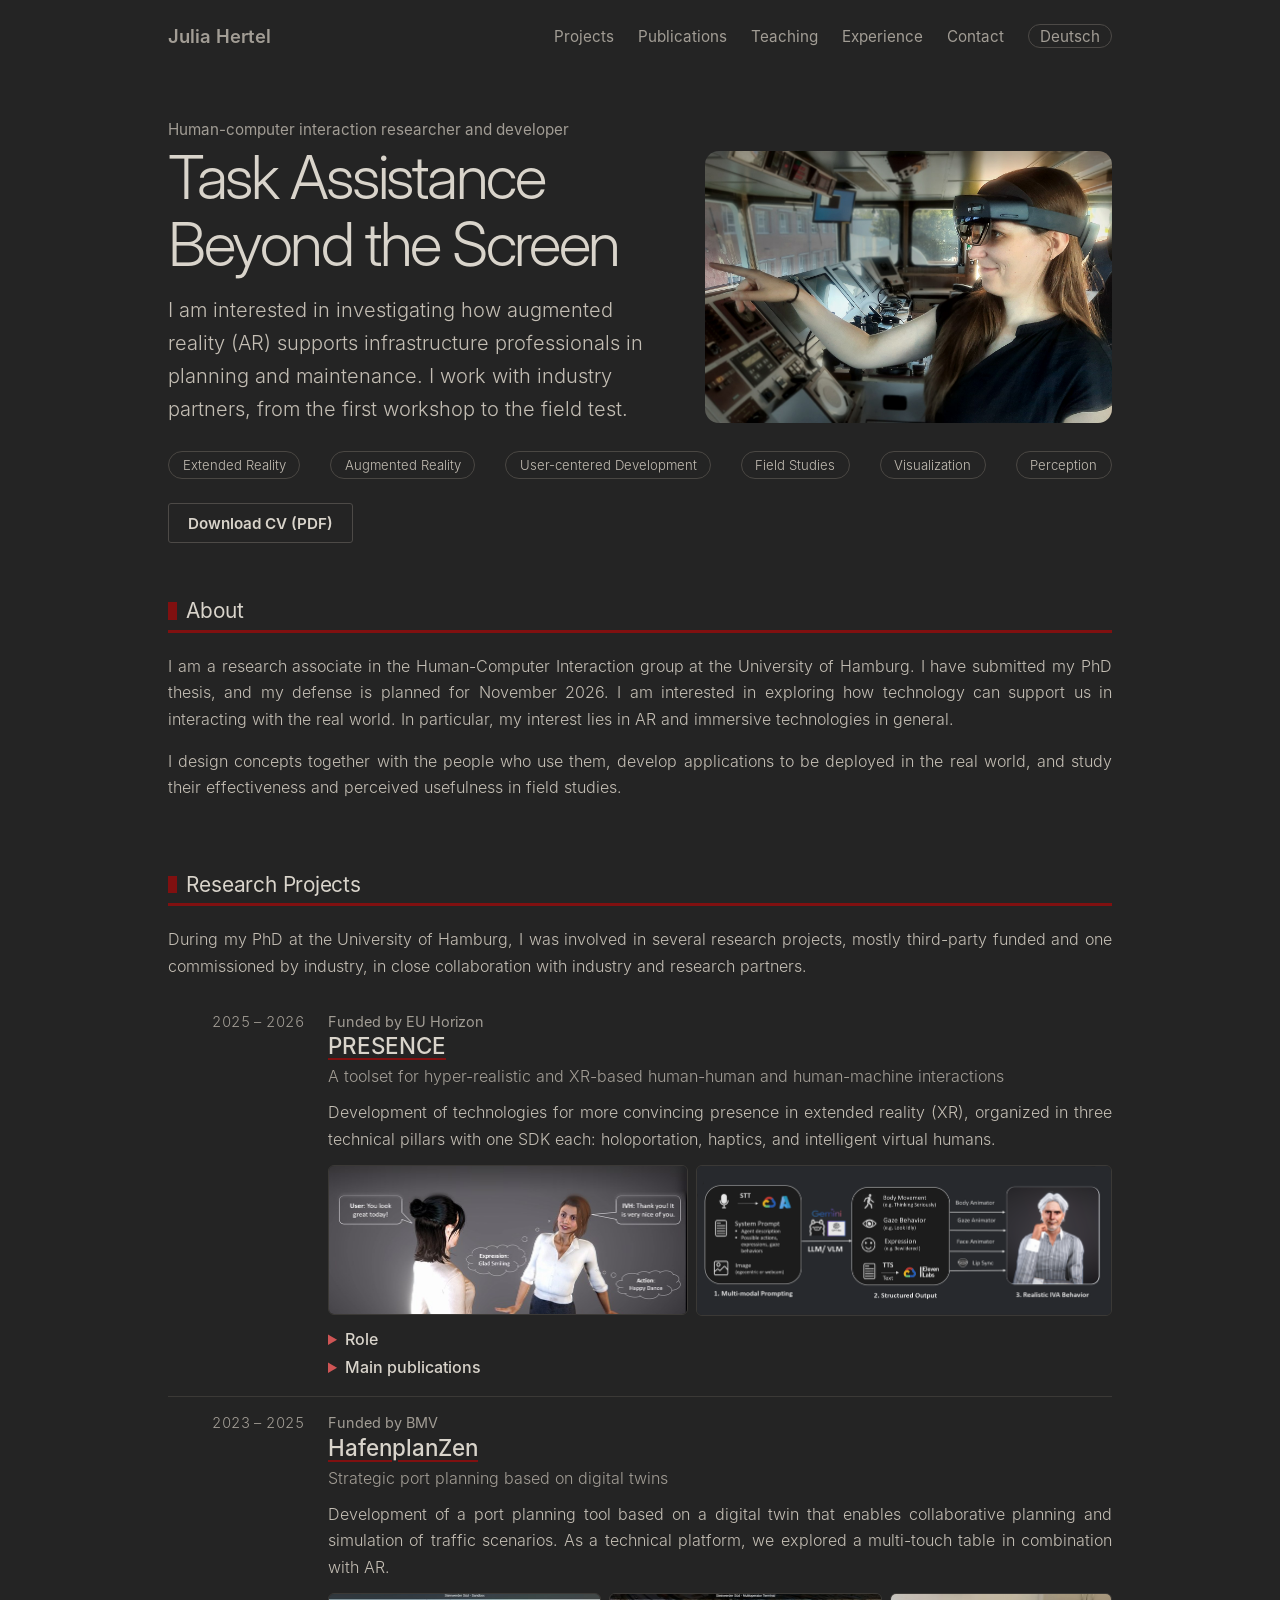
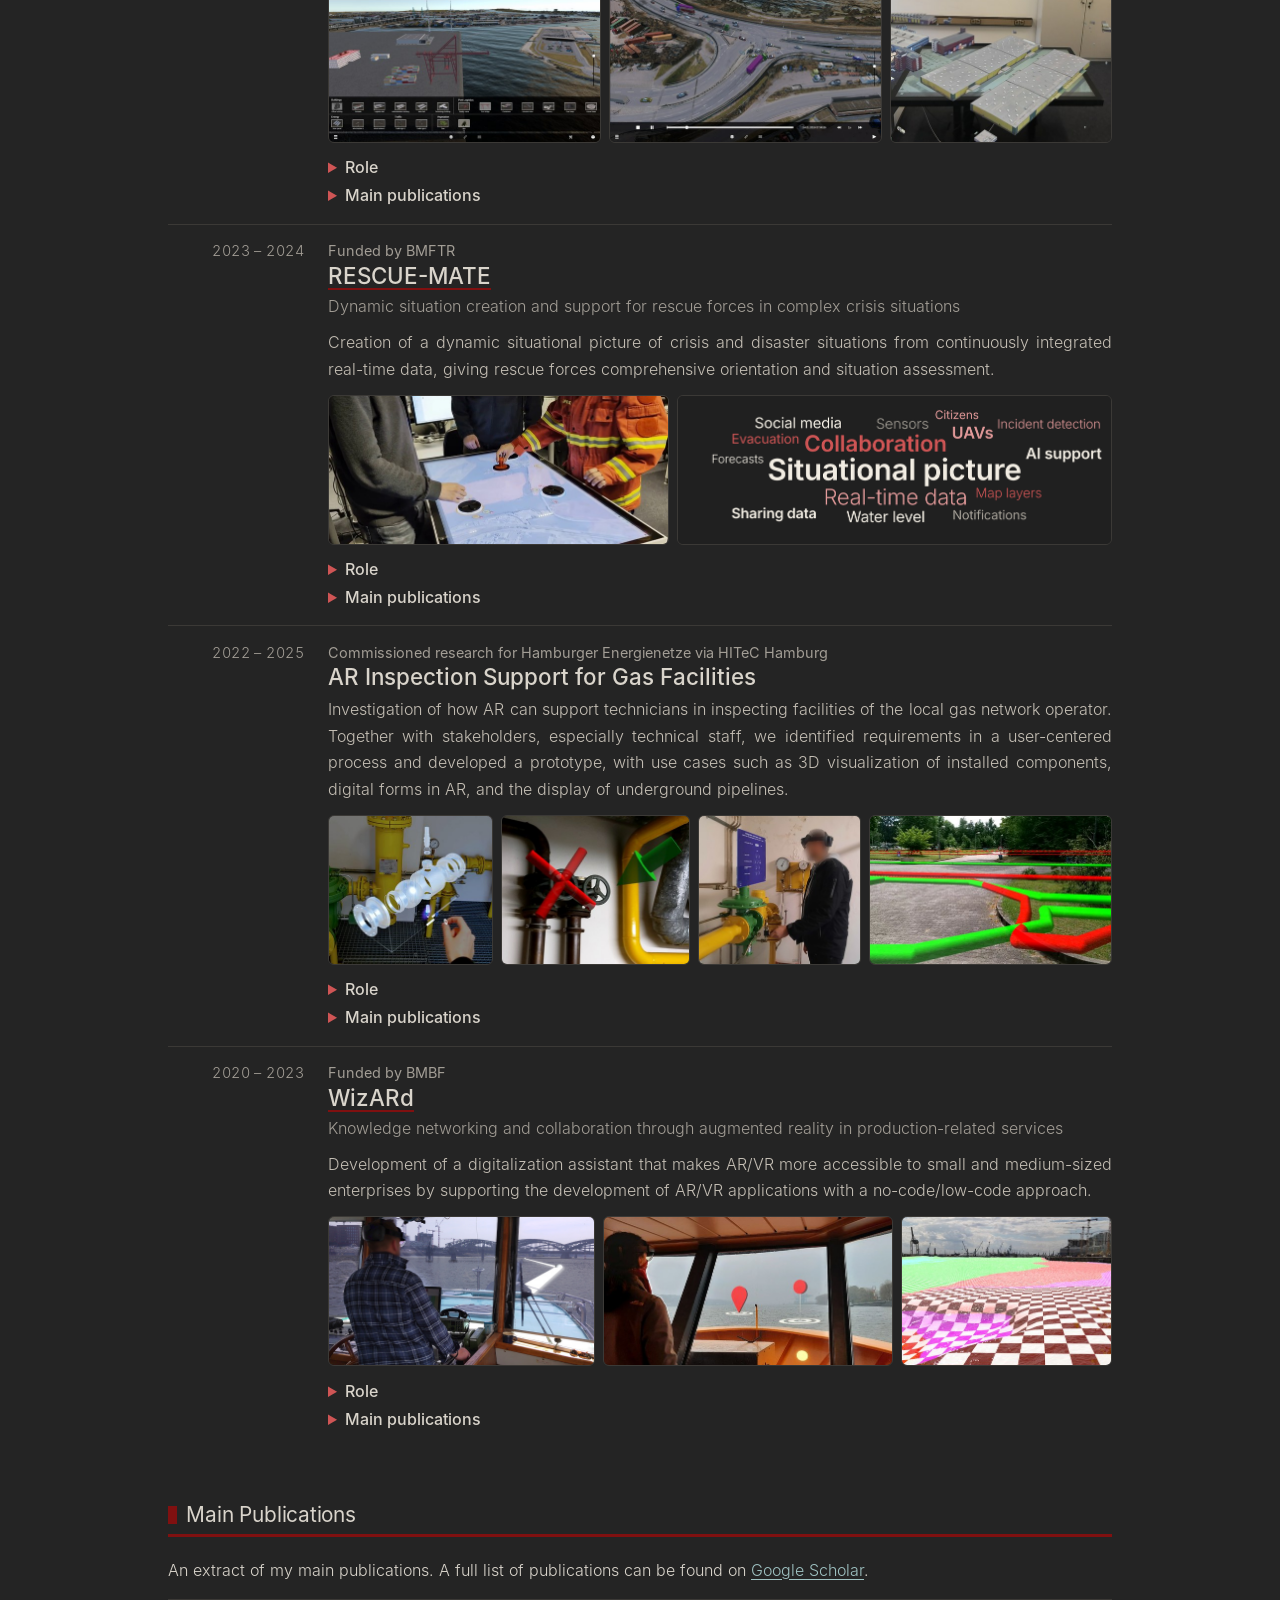
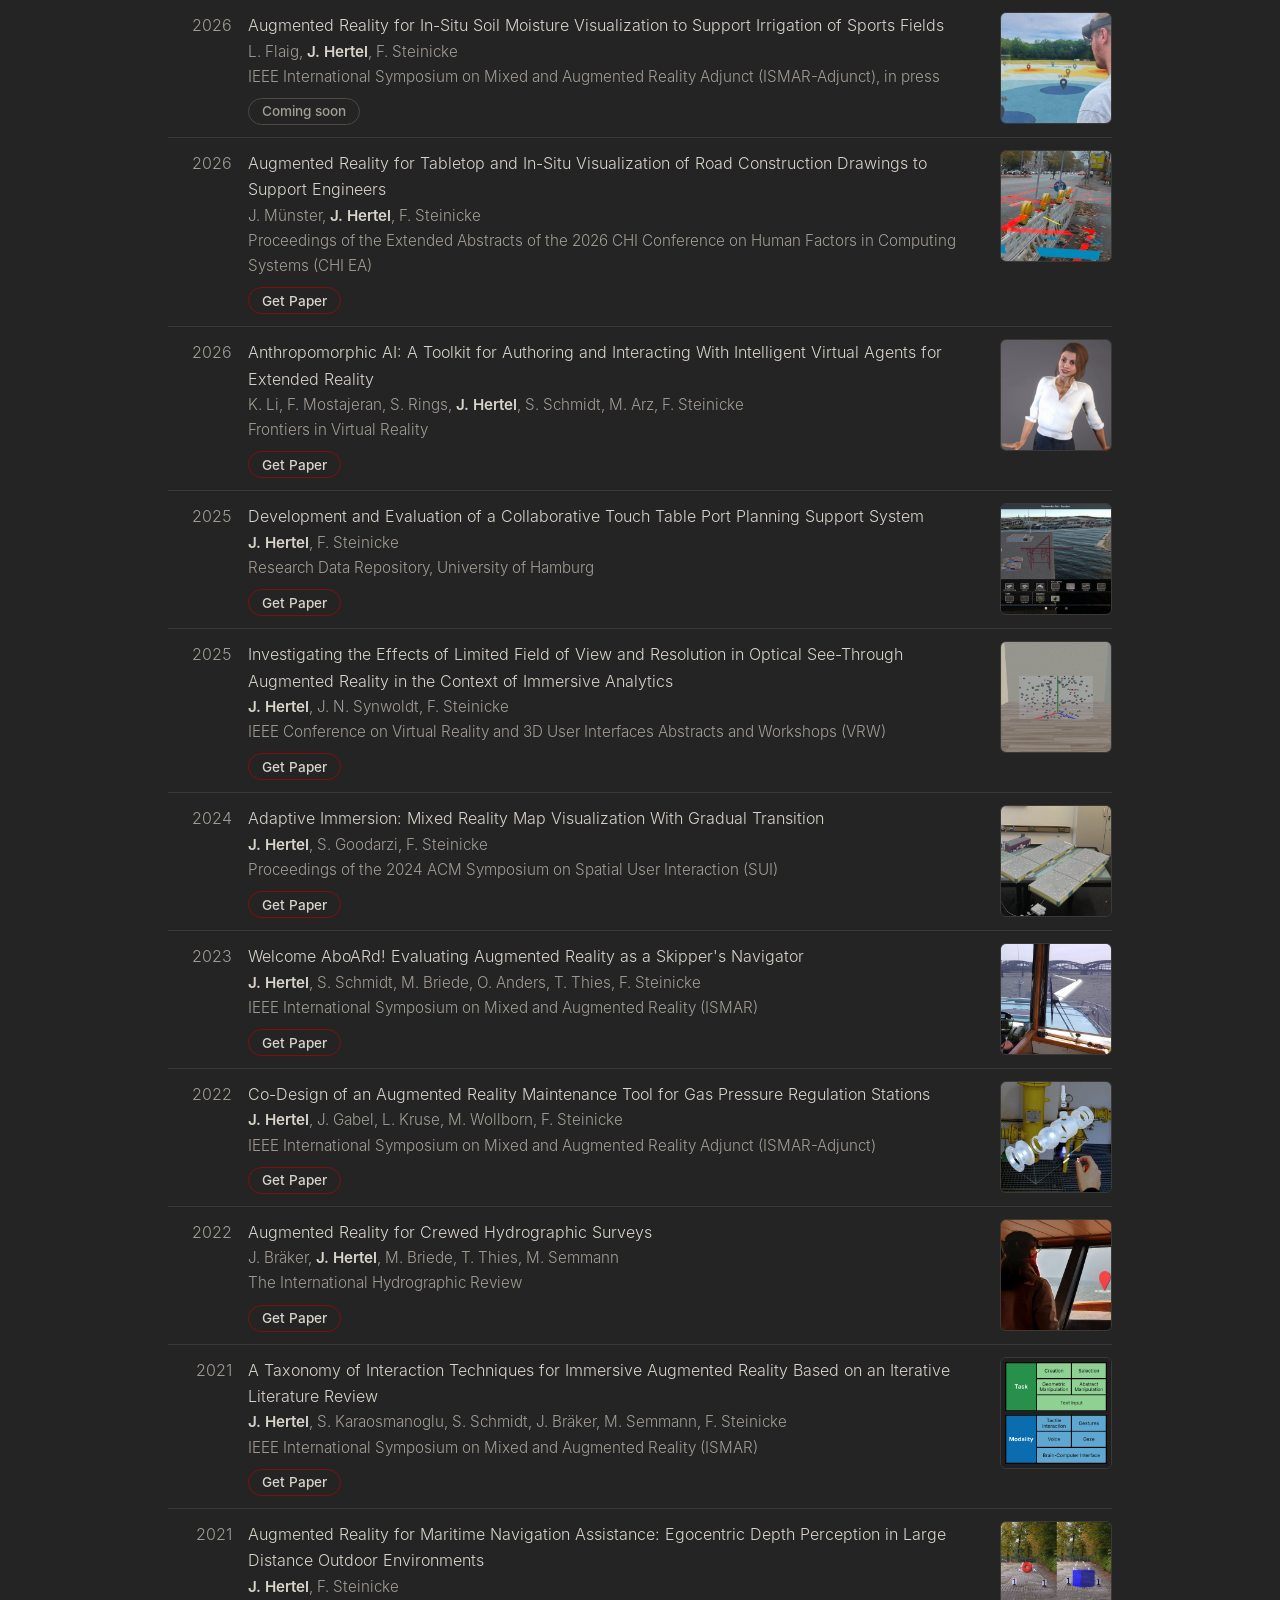
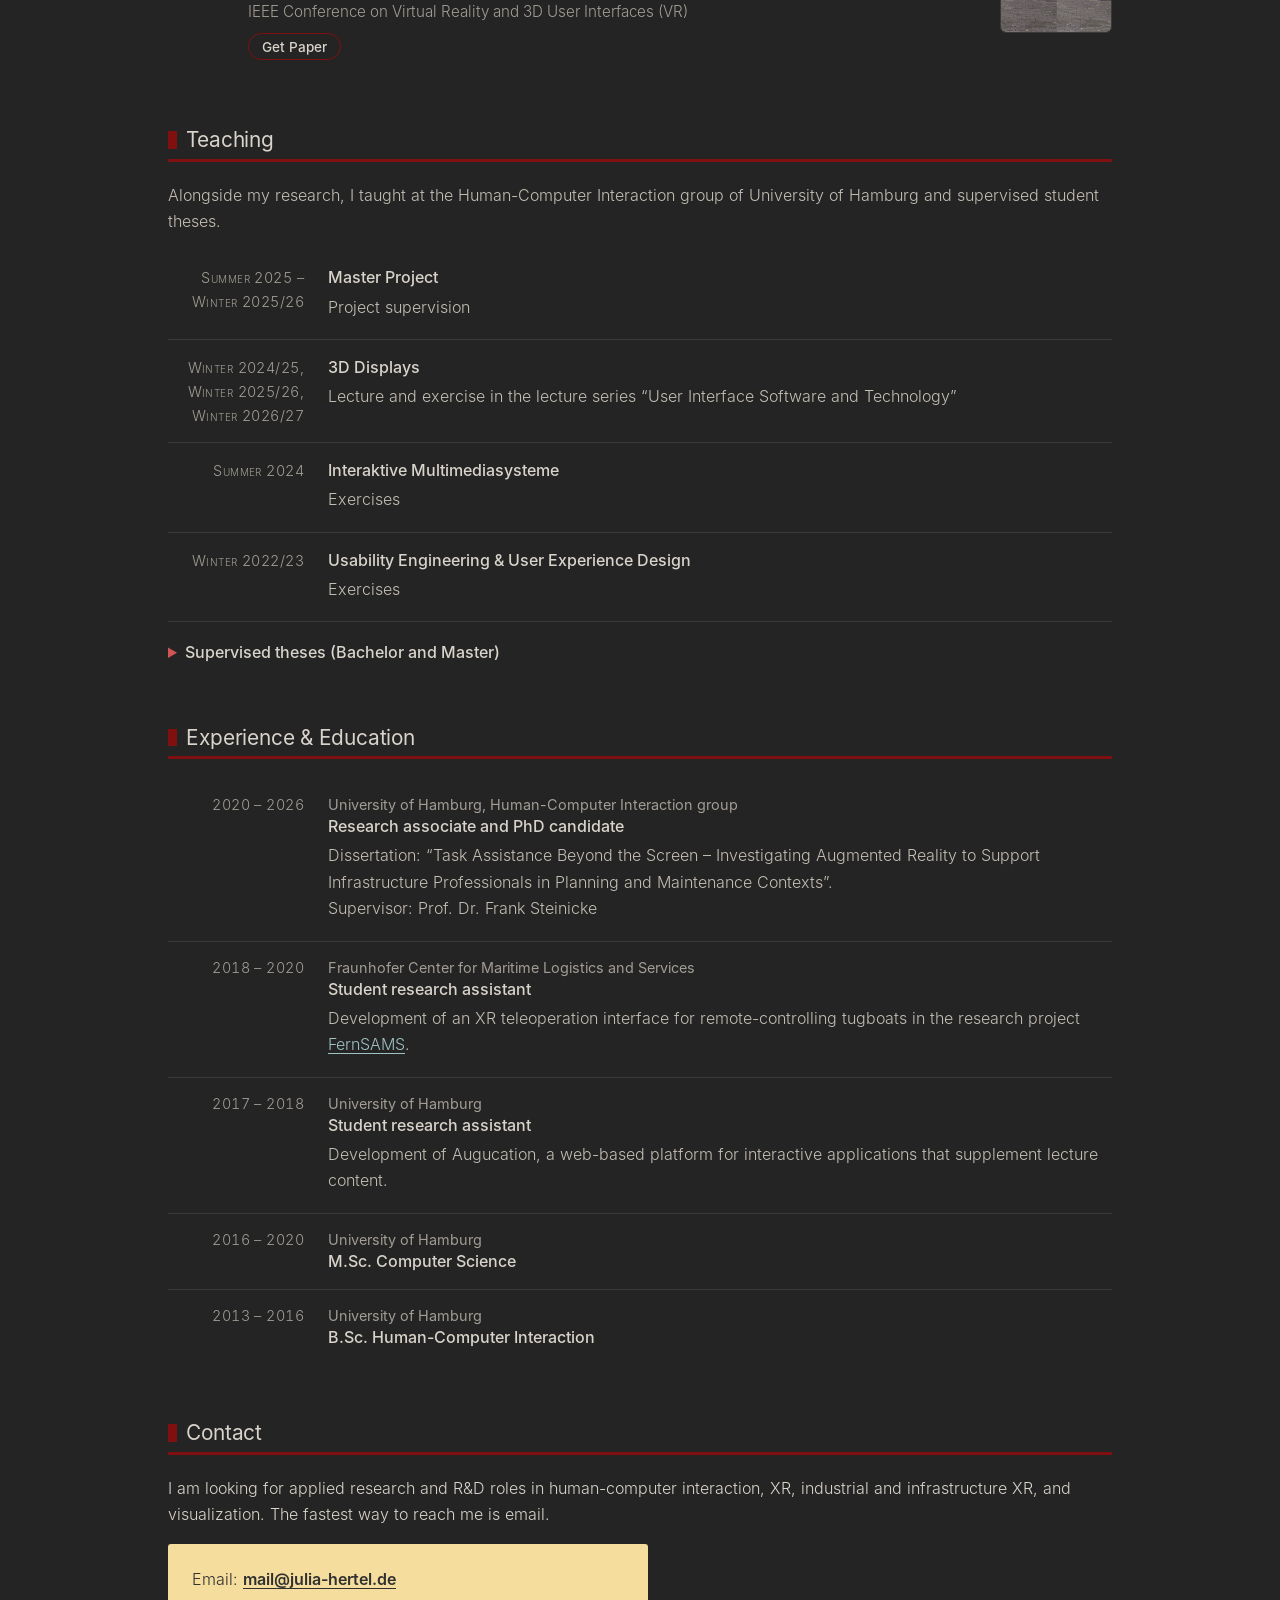
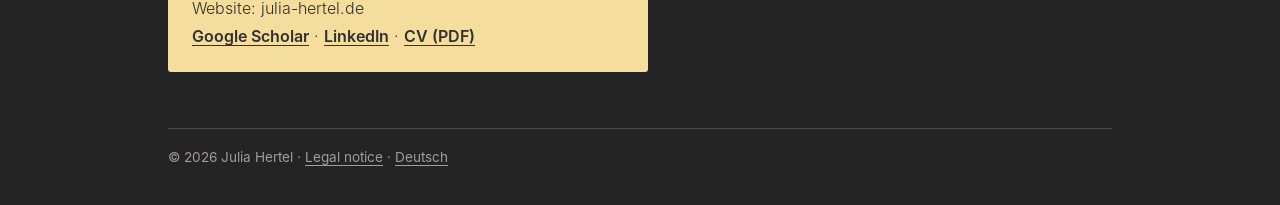
==== index.html @ 9e3bb31b "Initial version of julia-hertel.de Co-Authored-By: Claude Sonnet 5.5 <noreply@anthropic.com> Claude-" ====
<!DOCTYPE html>
<html lang="en">
<head>
<meta charset="utf-8">
<meta name="viewport" content="width=device-width, initial-scale=1">
<title>Julia Hertel</title>
<meta name="description" content="Julia Hertel, human-computer interaction researcher. Augmented reality for industry and infrastructure: projects with industry partners, publications and contact.">
<meta name="theme-color" content="#242424">
<meta property="og:title" content="Julia Hertel – Augmented reality research"><meta property="og:description" content="Julia Hertel, human-computer interaction researcher. Augmented reality for industry and infrastructure: projects with industry partners, publications and contact."><meta property="og:type" content="website"><meta property="og:url" content="https://julia-hertel.de/">
<link rel="canonical" href="https://julia-hertel.de/">
<link rel="alternate" hreflang="en" href="https://julia-hertel.de/"><link rel="alternate" hreflang="de" href="https://julia-hertel.de/de/"><link rel="alternate" hreflang="x-default" href="https://julia-hertel.de/">
<link rel="icon" href="favicon.svg" type="image/svg+xml">
<link rel="stylesheet" href="assets/style.css">
<script type="application/ld+json">{"@context":"https://schema.org","@type":"Person","name":"Julia Hertel","url":"https://julia-hertel.de/","email":"mail@julia-hertel.de","jobTitle":"Research associate","affiliation":{"@type":"CollegeOrUniversity","name":"University of Hamburg"},"sameAs":["https://scholar.google.com/citations?user=BwDJDRgAAAAJ","https://www.linkedin.com/in/julia-hertel-2014a81ab/"]}</script>
</head>
<body>
<a class="skip" href="#main">Skip to content</a>
<div class="wrap">
<header class="top"><a class="brand" href="">Julia Hertel</a><a href="#projects">Projects</a><a href="#publications">Publications</a><a href="#teaching">Teaching</a><a href="#background">Experience</a><a href="#contact">Contact</a><a class="lang" href="de/index.html" hreflang="de" lang="de">Deutsch</a></header>
<main id="main">
<div class="hero"><p class="who">Human-computer interaction researcher and developer</p><div class="hd"><h1>Task Assistance Beyond the Screen</h1><p class="sub">I am interested in investigating how augmented reality (AR) supports infrastructure professionals in planning and maintenance. I work with industry partners, from the first workshop to the field test.</p></div>
<ul class="kw" aria-label="Keywords"><li>Extended Reality</li><li>Augmented Reality</li><li>User-centered Development</li><li>Field Studies</li><li>Visualization</li><li>Perception</li></ul>
<div class="cta"><a class="btn ghost" href="Julia-Hertel-CV.pdf" target="_blank" rel="noopener">Download CV (PDF)</a></div>
<img class="photo hero-photo" src="assets/img/julia-hertel-ar-on-ship.jpg" alt="Julia Hertel testing an AR headset on the bridge of a ship" width="1500" height="1000"></div>
<section id="about"><h2>About</h2><p class="intro">I am a research associate in the Human-Computer Interaction group at the University of Hamburg. I have submitted my PhD thesis, and my defense is planned for November 2026. I am interested in exploring how technology can support us in interacting with the real world. In particular, my interest lies in AR and immersive technologies in general.</p><p class="intro">I design concepts together with the people who use them, develop applications to be deployed in the real world, and study their effectiveness and perceived usefulness in field studies.</p></section>
<section id="projects"><h2>Research Projects</h2><p class="intro">During my PhD at the University of Hamburg, I was involved in several research projects, mostly third-party funded and one commissioned by industry, in close collaboration with industry and research partners.</p>
<article class="ev proj"><div class="when">2025 – 2026</div><div><div class="org">Funded by EU Horizon</div><h3><a href="https://presence-xr.eu/">PRESENCE</a></h3><p class="subt">A toolset for hyper-realistic and XR-based human-human and human-machine interactions</p><p>Development of technologies for more convincing presence in extended reality (XR), organized in three technical pillars with one SDK each: holoportation, haptics, and intelligent virtual humans.</p><div class="pimgs"><figure style="flex:2.403 1 0%"><img src="assets/img/web/proj-presence-1.jpg" alt="An intelligent virtual human reacts to a user with an expression and an action." loading="lazy" width="721" height="300"></figure><figure style="flex:2.770 1 0%"><a href="assets/img/web/proj-presence-architecture-full.png" target="_blank" rel="noopener"><img src="assets/img/web/proj-presence-2.png" alt="System architecture: multi-modal prompting, structured output and the resulting behavior of an intelligent virtual human." loading="lazy" width="831" height="300"></a></figure></div>
<details class="role"><summary>Role</summary><ul><li>Co-leading the technical committee</li><li>Co-leading the technical pillar on intelligent virtual humans, developing an open-source Unity SDK for creating them</li><li>Conducting the user-centered evaluation of all technical pillars</li></ul></details>
<details><summary>Main publications</summary><div class="pd"><ul class="plist"><li><a href="#pub-2">Anthropomorphic AI: A Toolkit for Authoring and Interacting With Intelligent Virtual Agents for Extended Reality</a> (2026)</li></ul></div></details></div></article>
<article class="ev proj"><div class="when">2023 – 2025</div><div><div class="org">Funded by BMV</div><h3><a href="https://www.innovativehafentechnologien.de/wp-content/uploads/2023/01/Projektsteckbrief_HafenplanZen_2022-12-21_ma.pdf">HafenplanZen</a></h3><p class="subt">Strategic port planning based on digital twins</p><p>Development of a port planning tool based on a digital twin that enables collaborative planning and simulation of traffic scenarios. As a technical platform, we explored a multi-touch table in combination with AR.</p><div class="pimgs"><figure style="flex:1.820 1 0%"><img src="assets/img/web/proj-hafenplanzen-1.jpg" alt="Screenshot of the 3D port planning tool with the building menu." loading="lazy" width="546" height="300"></figure><figure style="flex:1.820 1 0%"><img src="assets/img/web/proj-hafenplanzen-2.jpg" alt="Simulation view of a container terminal from above, with traffic and playback controls." loading="lazy" width="546" height="300"></figure><figure style="flex:1.480 1 0%"><img src="assets/img/web/proj-hafenplanzen-3.jpg" alt="Port model shown on the touch table." loading="lazy" width="444" height="300"></figure></div>
<details class="role"><summary>Role</summary><ul><li>Developing the port planning tool (3D visualization and interaction)</li><li>Conducting the user-centered evaluation</li></ul></details>
<details><summary>Main publications</summary><div class="pd"><ul class="plist"><li><a href="#pub-3">Development and Evaluation of a Collaborative Touch Table Port Planning Support System</a> (2025)</li><li><a href="#pub-5">Adaptive Immersion: Mixed Reality Map Visualization With Gradual Transition</a> (2024)</li></ul></div></details></div></article>
<article class="ev proj"><div class="when">2023 – 2024</div><div><div class="org">Funded by BMFTR</div><h3><a href="https://www.rescue-mate.de/">RESCUE-MATE</a></h3><p class="subt">Dynamic situation creation and support for rescue forces in complex crisis situations</p><p>Creation of a dynamic situational picture of crisis and disaster situations from continuously integrated real-time data, giving rescue forces comprehensive orientation and situation assessment.</p><div class="pimgs"><figure style="flex:2.270 1 0%"><img src="assets/img/web/proj-rescue-mate-1.jpg" alt="Rescue personnel using a touch table with a map." loading="lazy" width="681" height="300"></figure><figure style="flex:2.903 1 0%"><img src="assets/img/web/proj-rescue-mate-2-en-tile.png" alt="Word cloud of key themes from the requirement analysis: situational picture, real-time data, collaboration, sensors, UAVs, social media, AI support and more." loading="lazy" width="871" height="300"></figure></div>
<details class="role"><summary>Role</summary><ul><li>Contributing to the research grant proposal</li><li>Leading the requirement analysis for the situational picture</li></ul></details>
<details><summary>Main publications</summary><div class="pd"><ul class="plist"><li><a href="#pub-5">Adaptive Immersion: Mixed Reality Map Visualization With Gradual Transition</a> (2024)</li></ul></div></details></div></article>
<article class="ev proj"><div class="when">2022 – 2025</div><div><div class="org">Commissioned research for <span lang="de">Hamburger Energienetze</span> via HITeC Hamburg</div><h3>AR Inspection Support for Gas Facilities</h3><p>Investigation of how AR can support technicians in inspecting facilities of the local gas network operator. Together with stakeholders, especially technical staff, we identified requirements in a user-centered process and developed a prototype, with use cases such as 3D visualization of installed components, digital forms in AR, and the display of underground pipelines.</p><div class="pimgs"><figure style="flex:1.100 1 0%"><img src="assets/img/web/proj-gas-2.jpg" alt="Exploded 3D view of a valve in AR, shown on the real gas installation." loading="lazy" width="330" height="300"></figure><figure style="flex:1.260 1 0%"><img src="assets/img/web/proj-gas-3.jpg" alt="AR hints on valves: a red cross marks the wrong valve, a green arrow points to the right pipe." loading="lazy" width="378" height="300"></figure><figure style="flex:1.090 1 0%"><img src="assets/img/web/proj-gas-1.jpg" alt="A technician with an AR headset next to a gas pressure regulator, with a digital inspection form floating in AR." loading="lazy" width="327" height="300"></figure><figure style="flex:1.620 1 0%"><img src="assets/img/web/proj-gas-4.jpg" alt="Underground pipelines shown in AR on a paved area, in green and red." loading="lazy" width="486" height="300"></figure></div>
<details class="role"><summary>Role</summary><ul><li>Analyzing the requirements of technicians</li><li>Developing prototypes in an iterative process</li><li>Conducting a long-term field study to evaluate the final prototype</li></ul></details>
<details><summary>Main publications</summary><div class="pd"><ul class="plist"><li><a href="#pub-7">Co-Design of an Augmented Reality Maintenance Tool for Gas Pressure Regulation Stations</a> (2022)</li></ul></div></details></div></article>
<article class="ev proj"><div class="when">2020 – 2023</div><div><div class="org">Funded by BMBF</div><h3><a href="https://wizard.tu-dortmund.de/">WizARd</a></h3><p class="subt">Knowledge networking and collaboration through augmented reality in production-related services</p><p>Development of a digitalization assistant that makes AR/VR more accessible to small and medium-sized enterprises by supporting the development of AR/VR applications with a no-code/low-code approach.</p><div class="pimgs"><figure style="flex:1.780 1 0%"><img src="assets/img/web/proj-wizard-1.jpg" alt="A skipper wearing an AR headset steers a ship along a virtual navigation path shown on the water." loading="lazy" width="534" height="300"></figure><figure style="flex:1.930 1 0%"><img src="assets/img/web/proj-wizard-2.jpg" alt="AR navigation markers on the water, seen from the bridge of a boat." loading="lazy" width="579" height="300"></figure><figure style="flex:1.410 1 0%"><img src="assets/img/web/proj-wizard-3.jpg" alt="Water depth visualization as a color-coded pattern on the water surface in AR." loading="lazy" width="423" height="300"></figure></div>
<details class="role"><summary>Role</summary><ul><li>Exploring visualization and interaction paradigms</li><li>Developing and evaluating AR/VR prototypes</li></ul></details>
<details><summary>Main publications</summary><div class="pd"><ul class="plist"><li><a href="#pub-6">Welcome AboARd! Evaluating Augmented Reality as a Skipper&#x27;s Navigator</a> (2023)</li><li><a href="#pub-9">A Taxonomy of Interaction Techniques for Immersive Augmented Reality Based on an Iterative Literature Review</a> (2021)</li><li><a href="#pub-10">Augmented Reality for Maritime Navigation Assistance: Egocentric Depth Perception in Large Distance Outdoor Environments</a> (2021)</li></ul></div></details></div></article>
</section>
<section id="publications"><h2>Main Publications</h2><p>An extract of my main publications. A full list of publications can be found on <a href="https://scholar.google.com/citations?user=BwDJDRgAAAAJ">Google Scholar</a>.</p>
<ul class="pubs">
<li class="pub has-thumb" id="pub-0"><span class="y">2026</span><div><p class="t">Augmented Reality for In-Situ Soil Moisture Visualization to Support Irrigation of Sports Fields</p><p class="a">L. Flaig, <b>J. Hertel</b>, F. Steinicke</p><p class="v">IEEE International Symposium on Mixed and Augmented Reality Adjunct (ISMAR-Adjunct), in press</p><p class="pb"><span class="pbtn off" aria-disabled="true">Coming soon</span></p></div><img class="pthumb" src="assets/img/web/pub-soil-moisture.jpg" alt="AR view of a sports field with color-coded soil moisture zones and markers, seen through an AR headset." width="360" height="360" loading="lazy"></li>
<li class="pub has-thumb" id="pub-1"><span class="y">2026</span><div><p class="t">Augmented Reality for Tabletop and In-Situ Visualization of Road Construction Drawings to Support Engineers</p><p class="a">J. Münster, <b>J. Hertel</b>, F. Steinicke</p><p class="v">Proceedings of the Extended Abstracts of the 2026 CHI Conference on Human Factors in Computing Systems (CHI EA)</p><p class="pb"><a class="pbtn" href="https://dl.acm.org/doi/pdf/10.1145/3772363.3799371" target="_blank" rel="noopener">Get Paper</a></p></div><img class="pthumb" src="assets/img/web/pub-road-construction.jpg" alt="Road construction drawing visualized in AR on a street, with barriers and markings." width="360" height="360" loading="lazy"></li>
<li class="pub has-thumb" id="pub-2"><span class="y">2026</span><div><p class="t">Anthropomorphic AI: A Toolkit for Authoring and Interacting With Intelligent Virtual Agents for Extended Reality</p><p class="a">K. Li, F. Mostajeran, S. Rings, <b>J. Hertel</b>, S. Schmidt, M. Arz, F. Steinicke</p><p class="v">Frontiers in Virtual Reality</p><p class="pb"><a class="pbtn" href="https://www.frontiersin.org/journals/virtual-reality/articles/10.3389/frvir.2026.1794720/pdf" target="_blank" rel="noopener">Get Paper</a></p></div><img class="pthumb" src="assets/img/web/pub-anthropomorphic-ai.jpg" alt="A realistic virtual human in a white blouse against a grey background." width="360" height="360" loading="lazy"></li>
<li class="pub has-thumb" id="pub-3"><span class="y">2025</span><div><p class="t">Development and Evaluation of a Collaborative Touch Table Port Planning Support System</p><p class="a"><b>J. Hertel</b>, F. Steinicke</p><p class="v">Research Data Repository, University of Hamburg</p><p class="pb"><a class="pbtn" href="https://www.fdr.uni-hamburg.de/record/18022/files/HafenplanZen_Evaluierung.pdf" target="_blank" rel="noopener">Get Paper</a></p></div><img class="pthumb" src="assets/img/web/pub-touch-table.jpg" alt="Port planning tool on a touch table with a 3D port model and a building menu." width="360" height="360" loading="lazy"></li>
<li class="pub has-thumb" id="pub-4"><span class="y">2025</span><div><p class="t">Investigating the Effects of Limited Field of View and Resolution in Optical See-Through Augmented Reality in the Context of Immersive Analytics</p><p class="a"><b>J. Hertel</b>, J. N. Synwoldt, F. Steinicke</p><p class="v">IEEE Conference on Virtual Reality and 3D User Interfaces Abstracts and Workshops (VRW)</p><p class="pb"><a class="pbtn" href="https://ieeexplore.ieee.org/stamp/stamp.jsp?tp=&amp;arnumber=10972793" target="_blank" rel="noopener">Get Paper</a></p></div><img class="pthumb" src="assets/img/web/pub-limited-fov.jpg" alt="A cloud of small cubes in a virtual room with a coordinate axis, used to study visualization in AR." width="360" height="360" loading="lazy"></li>
<li class="pub has-thumb" id="pub-5"><span class="y">2024</span><div><p class="t">Adaptive Immersion: Mixed Reality Map Visualization With Gradual Transition</p><p class="a"><b>J. Hertel</b>, S. Goodarzi, F. Steinicke</p><p class="v">Proceedings of the 2024 ACM Symposium on Spatial User Interaction (SUI)</p><p class="pb"><a class="pbtn" href="https://dl.acm.org/doi/pdf/10.1145/3677386.3688874" target="_blank" rel="noopener">Get Paper</a></p></div><img class="pthumb" src="assets/img/web/pub-adaptive-immersion.jpg" alt="Port model displayed on a touch table." width="360" height="360" loading="lazy"></li>
<li class="pub has-thumb" id="pub-6"><span class="y">2023</span><div><p class="t">Welcome AboARd! Evaluating Augmented Reality as a Skipper&#x27;s Navigator</p><p class="a"><b>J. Hertel</b>, S. Schmidt, M. Briede, O. Anders, T. Thies, F. Steinicke</p><p class="v">IEEE International Symposium on Mixed and Augmented Reality (ISMAR)</p><p class="pb"><a class="pbtn" href="https://ieeexplore.ieee.org/stamp/stamp.jsp?tp=&amp;arnumber=10316430" target="_blank" rel="noopener">Get Paper</a></p></div><img class="pthumb" src="assets/img/web/pub-welcome-aboard.jpg" alt="AR navigation path on the water, seen from the bridge of a ship." width="360" height="360" loading="lazy"></li>
<li class="pub has-thumb" id="pub-7"><span class="y">2022</span><div><p class="t">Co-Design of an Augmented Reality Maintenance Tool for Gas Pressure Regulation Stations</p><p class="a"><b>J. Hertel</b>, J. Gabel, L. Kruse, M. Wollborn, F. Steinicke</p><p class="v">IEEE International Symposium on Mixed and Augmented Reality Adjunct (ISMAR-Adjunct)</p><p class="pb"><a class="pbtn" href="https://ieeexplore.ieee.org/stamp/stamp.jsp?tp=&amp;arnumber=9974541" target="_blank" rel="noopener">Get Paper</a></p></div><img class="pthumb" src="assets/img/web/pub-gas-stations.jpg" alt="Virtual exploded view of a gas pressure regulation component in AR, with a hand holding a virtual part." width="360" height="360" loading="lazy"></li>
<li class="pub has-thumb" id="pub-8"><span class="y">2022</span><div><p class="t">Augmented Reality for Crewed Hydrographic Surveys</p><p class="a">J. Bräker, <b>J. Hertel</b>, M. Briede, T. Thies, M. Semmann</p><p class="v">The International Hydrographic Review</p><p class="pb"><a class="pbtn" href="https://journals.lib.unb.ca/index.php/ihr/article/download/33362/1882528654" target="_blank" rel="noopener">Get Paper</a></p></div><img class="pthumb" src="assets/img/web/pub-hydrographic-surveys.jpg" alt="A person wearing an AR headset on the bridge of a survey vessel, looking at the water." width="360" height="360" loading="lazy"></li>
<li class="pub has-thumb" id="pub-9"><span class="y">2021</span><div><p class="t">A Taxonomy of Interaction Techniques for Immersive Augmented Reality Based on an Iterative Literature Review</p><p class="a"><b>J. Hertel</b>, S. Karaosmanoglu, S. Schmidt, J. Bräker, M. Semmann, F. Steinicke</p><p class="v">IEEE International Symposium on Mixed and Augmented Reality (ISMAR)</p><p class="pb"><a class="pbtn" href="https://ieeexplore.ieee.org/stamp/stamp.jsp?tp=&amp;arnumber=9583814" target="_blank" rel="noopener">Get Paper</a></p></div><img class="pthumb" src="assets/img/web/pub-taxonomy.png" alt="Simplified overview of the taxonomy: tasks such as creation, selection and manipulation, and input modalities such as tactile interaction, gestures, voice, gaze and brain-computer interface." width="360" height="360" loading="lazy"></li>
<li class="pub has-thumb" id="pub-10"><span class="y">2021</span><div><p class="t">Augmented Reality for Maritime Navigation Assistance: Egocentric Depth Perception in Large Distance Outdoor Environments</p><p class="a"><b>J. Hertel</b>, F. Steinicke</p><p class="v">IEEE Conference on Virtual Reality and 3D User Interfaces (VR)</p><p class="pb"><a class="pbtn" href="https://ieeexplore.ieee.org/stamp/stamp.jsp?tp=&amp;arnumber=9417722" target="_blank" rel="noopener">Get Paper</a></p></div><img class="pthumb" src="assets/img/web/pub-maritime-navigation.jpg" alt="Two AR views on a paved area: a red ring and a blue cube at different distances, next to numbered markers." width="360" height="360" loading="lazy"></li>
</ul></section>
<section id="teaching"><h2>Teaching</h2><p class="intro">Alongside my research, I taught at the Human-Computer Interaction group of University of Hamburg and supervised student theses.</p><div class="ev"><div class="when">Summer 2025 – Winter 2025/26</div><div><h3>Master Project</h3><p>Project supervision</p></div></div><div class="ev"><div class="when">Winter 2024/25, Winter 2025/26, Winter 2026/27</div><div><h3>3D Displays</h3><p>Lecture and exercise in the lecture series <span lang="en">“User Interface Software and Technology”</span></p></div></div><div class="ev"><div class="when">Summer 2024</div><div><h3><span lang="de">Interaktive Multimediasysteme</span></h3><p>Exercises</p></div></div><div class="ev"><div class="when">Winter 2022/23</div><div><h3>Usability Engineering &amp; User Experience Design</h3><p>Exercises</p></div></div><details class="theses"><summary>Supervised theses (Bachelor and Master)</summary><ul class="tlist"><li><span class="y">2026</span><div><span>From Planning to Reconciliation: Reducing Articulation Work in Shared Households through Contestable AI</span></div></li><li><span class="y">2026</span><div><span>Progressive Disclosure of Concept Maps Beyond Conversational-Agent Guidance: A VR Instructional Approach for Cabin Safety and Emergency Procedures</span></div></li><li><span class="y">2026</span><div><span>A Digital Companion for a Surf Competition: User-Centered Development of an Event App for the Adh Open</span></div></li><li><span class="y">2025</span><div><span>User Interactions on Multi-Touch Surfaces: Effects of Adjustable Tilt and Height</span></div></li><li><span class="y">2025</span><div><span>Comparing UX Design Trends (Flat Design vs. Skeuomorphism) and Interaction Methods (Natural vs. Universal) in Office-Themed Augmented Reality Environments</span></div></li><li><span class="y">2025</span><div><span lang="de">Die Kunst der Platzierung: Evaluierung einer Taxonomie für die Anordnung von Benutzeroberflächen-Elementen in einem kombinierten Touchtisch-Augmented-Reality-Setting</span></div></li><li><span class="y">2025</span><div><span lang="de">Potenzielle Einsetzbarkeit von Augmented Reality in der Straßen- und Verkehrsplanung</span><a class="tlink" href="#pub-1">Published as a paper &rarr;</a></div></li><li><span class="y">2025</span><div><span>Augmented Reality based Soil Moisture Visualization for Optimized Irrigation Decision on Sport Fields</span><a class="tlink" href="#pub-0">Published as a paper &rarr;</a></div></li><li><span class="y">2025</span><div><span>Mold vs. Draw: Comparison and Evaluation of two Terrain Design Techniques in Augmented Reality</span></div></li><li><span class="y">2024</span><div><span>Investigation of the Effects of Technical Parameters in Augmented Reality in the Context of Data Visualization</span><a class="tlink" href="#pub-4">Published as a paper &rarr;</a></div></li><li><span class="y">2024</span><div><span>Evaluating the Effectiveness of Combined Nudging Techniques in E-Commerce: A Focus on Scarcity, Social Proof, and Salience Nudges</span></div></li><li><span class="y">2023</span><div><span lang="de">Einfluss auf die wahrgenommene Selbstoffenbarung, Vertrauen und Sympathie in einer Video-CMC basierten Online-Dating Umgebung</span></div></li><li><span class="y">2023</span><div><span lang="de">Der Einfluss der Art der sozialen Interaktion auf die Motivation unter Berücksichtigung des Geschlechts im Kontext einer gamifizierten Lernapp</span></div></li><li><span class="y">2023</span><div><span lang="de">Nutzerzentrierte Entwicklung einer Augmented Reality Trainingsanwendung für den Fußballsport</span></div></li><li><span class="y">2022</span><div><span lang="de">Die Relevanz von Design Guidelines auf die Usability von Theater- und Museumswebsites</span></div></li><li><span class="y">2022</span><div><span lang="de">Skeuomorphismus vs. Flat Design vs. Neumorphismus. Ein Vergleich der User Experience hinsichtlich altersbedingter Unterschiede</span></div></li></ul></details></section>
<section id="background"><h2>Experience &amp; Education</h2><div class="ev"><div class="when">2020 – 2026</div><div><div class="org">University of Hamburg, Human-Computer Interaction group</div><h3>Research associate and PhD candidate</h3><p>Dissertation: “Task Assistance Beyond the Screen – Investigating Augmented Reality to Support Infrastructure Professionals in Planning and Maintenance Contexts”.<br>Supervisor: Prof. Dr. Frank Steinicke</p></div></div><div class="ev"><div class="when">2018 – 2020</div><div><div class="org">Fraunhofer Center for Maritime Logistics and Services</div><h3>Student research assistant</h3><p>Development of an XR teleoperation interface for remote-controlling tugboats in the research project <a href="https://www.cml.fraunhofer.de/de/forschungsprojekte1/FernSAMS.html">FernSAMS</a>.</p></div></div><div class="ev"><div class="when">2017 – 2018</div><div><div class="org">University of Hamburg</div><h3>Student research assistant</h3><p>Development of Augucation, a web-based platform for interactive applications that supplement lecture content.</p></div></div><div class="ev"><div class="when">2016 – 2020</div><div><div class="org">University of Hamburg</div><h3>M.Sc. Computer Science</h3></div></div><div class="ev"><div class="when">2013 – 2016</div><div><div class="org">University of Hamburg</div><h3>B.Sc. Human-Computer Interaction</h3></div></div></section>
<section id="contact"><h2>Contact</h2><p>I am looking for applied research and R&amp;D roles in human-computer interaction, XR, industrial and infrastructure XR, and visualization. The fastest way to reach me is email.</p>
<div class="box"><p>Email: <a href="mailto:mail@julia-hertel.de">mail@julia-hertel.de</a></p><p>Website: julia-hertel.de</p><p><a href="https://scholar.google.com/citations?user=BwDJDRgAAAAJ">Google Scholar</a> · <a href="https://www.linkedin.com/in/julia-hertel-2014a81ab/" target="_blank" rel="noopener">LinkedIn</a> · <a href="Julia-Hertel-CV.pdf" target="_blank" rel="noopener">CV (PDF)</a></p></div></section>
</main>
<footer>© 2026 Julia Hertel · <a href="impressum.html">Legal notice</a> · <a href="de/index.html" hreflang="de" lang="de">Deutsch</a></footer>
</div>
</body>
</html>
---- assets/style.css ----
/* Fonts: Inter (SIL Open Font License), self-hosted, Latin subset */
@font-face{font-family:"Inter";src:url(fonts/inter-light.woff) format("woff");font-weight:300;font-style:normal;font-display:swap}
@font-face{font-family:"Inter";src:url(fonts/inter-light-italic.woff) format("woff");font-weight:300;font-style:italic;font-display:swap}
@font-face{font-family:"Inter";src:url(fonts/inter-regular.woff) format("woff");font-weight:400;font-style:normal;font-display:swap}
@font-face{font-family:"Inter";src:url(fonts/inter-medium.woff) format("woff");font-weight:500;font-style:normal;font-display:swap}
@font-face{font-family:"Inter";src:url(fonts/inter-semibold.woff) format("woff");font-weight:600 700;font-style:normal;font-display:swap}
@font-face{font-family:"Inter Display";src:url(fonts/inter-display-light.woff) format("woff");font-weight:300;font-style:normal;font-display:swap}

/* Palette taken from the CV (tccv.cls): ink #303030, claret #801010, slate #506060, straw #F5DD9D */
:root{
  --bg:#242424; --panel:#2b2b2b; --ink:#d9d4cb; --muted:#a29d95; --line:#4d4a47;
  --claret:#e39a9a; --straw:#f5dd9d; --straw-ink:#303030; --link:#9fc2c2;
  --serif:"Inter",system-ui,-apple-system,"Segoe UI",Roboto,sans-serif;
  --sans:"Inter",system-ui,-apple-system,"Segoe UI",Roboto,sans-serif;
}
*{box-sizing:border-box}
html{scroll-behavior:smooth;background:var(--bg)}
@media (prefers-reduced-motion:reduce){html{scroll-behavior:auto}}
body{margin:0;background:var(--bg);color:var(--ink);font:400 1.0625rem/1.65 var(--serif)}
a{color:var(--link);text-underline-offset:3px}
a:hover{color:var(--ink)}
a:focus-visible,summary:focus-visible{outline:3px solid var(--straw);outline-offset:3px;border-radius:3px}
.wrap{max-width:62rem;margin:0 auto;padding:0 1.5rem}
.skip{position:absolute;left:-999px;top:0;background:var(--straw);color:var(--straw-ink);padding:.5rem 1rem;z-index:9}
.skip:focus{left:1rem;top:1rem}

/* header */
.top{display:flex;align-items:center;gap:1.5rem;padding:1.5rem 0;font:400 .95rem var(--sans)}
.brand{font:700 1.15rem var(--serif);color:var(--ink);text-decoration:none;margin-right:auto}
.top a{color:var(--muted);text-decoration:none}
.top a:hover,.top a[aria-current]{color:var(--ink)}
.lang{border:1px solid var(--line);border-radius:99px;padding:.1rem .7rem}

/* hero */
.hero{display:grid;grid-template-columns:1.2fr 1fr;gap:3rem;align-items:center;padding:3rem 0 3.5rem}
.hero h1{font:400 clamp(2.2rem,5vw,3.2rem)/1.1 var(--serif);margin:0 0 1rem;letter-spacing:-.005em}
.hero .sub{font-size:1.25rem;color:#c4beb4;margin:0 0 1.5rem;max-width:30em}
.hero .who{font:400 .95rem var(--sans);color:var(--muted);margin:0 0 .5rem}
.btn{display:inline-block;background:var(--straw);color:var(--straw-ink);padding:.6rem 1.2rem;border-radius:3px;font:600 .95rem var(--sans);text-decoration:none}
.btn:hover{background:#fff;color:var(--straw-ink)}
.btn.ghost{background:none;color:var(--ink);border:1px solid var(--line);margin-left:.5rem}
.btn.ghost:hover{border-color:var(--ink);background:none;color:var(--ink)}

/* photo placeholders: replace with <img> */
.ph{aspect-ratio:4/3;border-radius:3px;background:linear-gradient(135deg,#5b2b2b,#303a3a);display:flex;align-items:flex-end;padding:.75rem;font:.8rem var(--sans);color:#ffffffb3}
.fig{aspect-ratio:auto;min-height:7rem;align-items:center;margin:.75rem 0;max-width:42rem}
.fig a{color:#fff;text-underline-offset:3px}
.photo{width:100%;height:auto;border-radius:3px;display:block}

/* sections */
section{padding-bottom:3.5rem;scroll-margin-top:1rem}
h2{font:400 1.5rem/1.2 var(--serif);font-variant:small-caps;letter-spacing:.05em;color:var(--claret);border-bottom:1px solid var(--claret);padding-bottom:.35rem;margin:0 0 1.25rem}
.intro{color:#c4beb4}
p{max-width:none}

/* CV-like entries */
.ev{display:grid;grid-template-columns:8.5rem 1fr;gap:1.5rem;padding:.9rem 0;border-bottom:1px solid #3b3936}
.ev:last-child{border-bottom:0}
.when{text-align:right;font-variant:small-caps;color:var(--muted);letter-spacing:.03em;padding-top:.25rem}
.org{font:400 .9rem var(--sans);color:var(--muted)}
.ev h3{font:italic 400 1.4rem/1.3 var(--serif);margin:.1rem 0 .2rem}
.ev p{margin:.3rem 0;color:#c4beb4}
.tags{display:flex;flex-wrap:wrap;gap:.4rem;list-style:none;margin:.5rem 0;padding:0;font:.8rem var(--sans)}
.tags li{border:1px solid var(--line);border-radius:3px;padding:.05rem .55rem;color:var(--muted)}
details{margin:.5rem 0}
summary{cursor:pointer;color:var(--link);font:.9rem var(--sans)}
.psr{display:grid;grid-template-columns:6.5rem 1fr;gap:.4rem 1rem;margin:.75rem 0 0;font-size:1rem}
.psr dt{font:600 .85rem var(--sans);color:var(--muted);padding-top:.25rem}
.psr dd{margin:0;color:#c4beb4}
.todo{color:var(--straw)}

/* publications */
.filters{display:flex;flex-wrap:wrap;gap:.5rem;margin:0 0 1rem}
.filters button{font:.9rem var(--sans);background:none;border:1px solid var(--line);color:var(--muted);padding:.25rem .9rem;border-radius:99px;cursor:pointer}
.filters button[aria-pressed="true"]{background:var(--straw);border-color:var(--straw);color:var(--straw-ink)}
.pubs{list-style:none;margin:0;padding:0}
.pub{display:grid;grid-template-columns:4rem 1fr;gap:1rem;padding:.75rem 0;border-top:1px solid #3b3936}
.pub[hidden]{display:none}
.pub .y{color:var(--muted);text-align:right;font-variant:small-caps}
.pub .t{margin:0}
.pub .a,.pub .v{margin:0;color:var(--muted);font-size:.95rem}
.pub .a b{color:var(--ink)}

/* contact */
.box{background:var(--straw);color:var(--straw-ink);padding:1.25rem 1.5rem;border-radius:3px;max-width:30rem}
.box a{color:var(--straw-ink);font-weight:700}
.box p{margin:.15rem 0}
footer{border-top:1px solid var(--line);padding:1.25rem 0 2.5rem;font:.85rem var(--sans);color:var(--muted)}
footer a{color:var(--muted)}

@media (max-width:760px){
  .top{flex-wrap:wrap;gap:.5rem 1rem}.brand{width:100%}
  .hero{grid-template-columns:1fr;gap:1.5rem}
  .ev{grid-template-columns:1fr;gap:0}.when{text-align:left}
  .psr{grid-template-columns:1fr}
  .pub{grid-template-columns:1fr;gap:0}.pub .y{text-align:left}
  .btn.ghost{margin:.5rem 0 0}
}
.shot{margin:.75rem 0;max-width:42rem}
.shot img{width:100%;height:auto;border-radius:3px;display:block}
.shot figcaption{font:.75rem var(--sans);color:var(--muted);margin-top:.35rem}
.hero-photo{aspect-ratio:3/2;object-fit:cover;border-radius:14px}
.shot .imgs{display:grid;gap:.4rem}
.shot.n2{max-width:32rem}
.shot.n2 .imgs{grid-template-columns:1fr 1fr}
.shot.n5 .imgs{grid-template-columns:repeat(5,1fr)}
.shot.multi img{aspect-ratio:var(--ar,1/1);object-fit:cover}
.shot.n2 img{--ar:14/15}
.shot.n5 img{--ar:4/3}
@media (max-width:560px){.shot.n5 .imgs{grid-template-columns:repeat(3,1fr)}}
.hero h1{text-wrap:balance}
/* projects as cards */
.proj h3 a{color:inherit;text-decoration-color:var(--claret);text-underline-offset:4px}
.proj .subt{color:var(--muted);margin:.1rem 0 .6rem;font-style:italic}
.proj .role{margin:.5rem 0}
.proj .pd h4{font:600 .95rem var(--sans);color:var(--straw);margin:1.2rem 0 .4rem}
.proj .pd .psr{margin-top:.2rem}
.plist{margin:.2rem 0;padding-left:1.1rem}.plist li{margin:.25rem 0}
.chip{display:inline-block;font:.7rem var(--sans);border:1px solid var(--line);color:var(--muted);border-radius:3px;padding:.05rem .4rem;margin-left:.35rem;vertical-align:middle}
.pubshot{margin:.6rem 0 .2rem;max-width:30rem}
.pubshot.n2{max-width:20rem}
/* exact CV claret (#801010) as accent: fills and rules, light text on top */
:root{--red:#801010;--on-red:#f5ece6}
h2{color:var(--ink);border-bottom:3px solid var(--red)}
h2::before{content:"";display:inline-block;width:.55rem;height:1.1rem;background:var(--red);margin-right:.6rem;vertical-align:-.1rem}
.tags li,.chip{background:transparent;border:1px solid var(--red);color:var(--ink)}
.proj h3 a{text-decoration-color:var(--red);text-decoration-thickness:2px}
.filters button[aria-pressed=true]{background:var(--red);border-color:var(--red);color:var(--on-red)}

/* Inter Light look */
body{font-size:1rem;font-weight:300}
.brand{font-weight:600}
.hero h1{font-family:"Inter Display","Inter",sans-serif;font-weight:300;letter-spacing:-.04em;font-size:clamp(2.6rem,6vw,3.8rem)}
h2{font-variant:normal;font-weight:400;font-size:1.3rem;letter-spacing:-.01em}
.ev h3,.proj h3{font-style:normal;font-weight:500}
.proj .subt{font-style:normal}

/* Justified About text on wide screens, with automatic hyphenation (needs the lang attribute) */
@media (min-width:760px){
  #about p{text-align:justify;text-justify:inter-word;hyphens:auto;-webkit-hyphens:auto}
}

/* Role as bullet list */
.proj .role b{font-weight:500}
.proj .role ul{margin:.25rem 0 0;padding-left:1.1rem}
.proj .role li{margin:.15rem 0}

/* Hero grid: photo top = top of the title, photo bottom = last line of the description */
.hero{display:grid;grid-template-columns:1.2fr 1fr;column-gap:3rem;row-gap:0;align-items:stretch;
  grid-template-areas:"who who" "hd photo" "cta .";padding:3rem 0 3.5rem}
.hero .who{grid-area:who;margin:0 0 .75rem}
.hero .hd{grid-area:hd;display:flex;flex-direction:column;justify-content:space-between;min-width:0}
.hero .hd h1{margin:-.12em 0 1rem}
.hero .hd .sub{margin:0}
.hero .cta{grid-area:cta;margin-top:1.5rem}
.hero .hero-photo{grid-area:photo;width:100%;height:auto;align-self:start;display:block}
@media (max-width:760px){
  .hero{grid-template-columns:1fr;grid-template-areas:"who" "hd" "cta" "photo";row-gap:0}
  .hero .cta{margin:1.25rem 0 1.5rem}
}

/* Years share a baseline with the first line of the entry (funder / organisation) */
.ev{align-items:first baseline}
.ev .when{padding-top:0}
@media (max-width:760px){.ev{align-items:start}}
.ev .when{font-size:.9rem;font-variant-numeric:tabular-nums}

/* Role and Main publications are both collapsible and look the same */
.proj details{margin:.25rem 0}
.proj details>summary{font:500 1rem var(--sans);color:var(--ink)}
.proj details>summary::marker{color:var(--ink)}
.proj .role ul,.proj .plist{margin:.25rem 0 .5rem;padding-left:1.1rem}
.proj .role li,.proj .plist li{font-size:1rem;margin:.2rem 0}
.proj details>summary::marker{color:#cf5555}

.hero .who{white-space:nowrap}
@media (max-width:760px){.hero .who{white-space:normal}}

.hero .cta .btn.ghost{margin:0}

/* Justify the project section intro and the project descriptions (wide screens) */
@media (min-width:760px){
  #projects>.intro,.proj p:not(.subt){text-align:justify;text-justify:inter-word;hyphens:auto;-webkit-hyphens:auto}
}

/* One row of project images, same height per project */
.pimgs{display:flex;gap:10px;margin:.9rem 0 1rem}
.pimgs figure{margin:0;min-width:0}
.pimgs img{display:block;width:100%;height:auto;border-radius:4px}
@media (max-width:560px){.pimgs{flex-direction:column}.pimgs figure{flex:none!important}}

.pimgs a{display:block;cursor:zoom-in}

/* Uniform image strip: same height in every project card, quiet look */
.pimgs{gap:8px;margin:.8rem 0 .9rem}
.pimgs figure{height:150px}
.pimgs img{height:100%;object-fit:cover;border-radius:6px;border:1px solid #3b3936}
@media (max-width:560px){.pimgs figure{height:auto}.pimgs img{height:auto}}

/* Publication thumbnails (square, right of the text) */
.pub.has-thumb{grid-template-columns:4rem 1fr 112px;align-items:start}
.pthumb{width:112px;height:112px;object-fit:cover;border-radius:6px;border:1px solid #3b3936;display:block}
@media (max-width:760px){.pub.has-thumb{grid-template-columns:1fr 88px;gap:0 .8rem}.pub.has-thumb .y{grid-column:1/-1;text-align:left}.pthumb{width:88px;height:88px}}

/* teaching */
details.theses{margin-top:1.2rem}
.tlist{list-style:none;padding:0;margin:.8rem 0 0}
.tlist li{display:grid;grid-template-columns:3.2rem 1fr;gap:.6rem;padding:.35rem 0;border-top:1px solid #3b3936}
.tlist .y{color:#a29d95;font-variant-numeric:tabular-nums}

/* theses toggle = same look as the project toggles */
details.theses>summary{font:500 1rem var(--sans);color:var(--ink)}
details.theses>summary::marker{color:#cf5555}
.tlist li{font-size:1rem}

/* teaching and experience: titles at publication-list size */
#teaching .ev h3,#background .ev h3{font-size:1rem;line-height:1.4;margin:.1rem 0 .15rem}

/* paper buttons */
.pub .pb{margin:.55rem 0 0}
.pbtn{display:inline-block;font:500 .85rem var(--sans);padding:.28rem .8rem;border:1px solid var(--red);border-radius:99px;color:var(--ink);text-decoration:none;background:transparent}
a.pbtn:hover{background:var(--red);border-color:var(--red);color:var(--on-red)}
.pbtn.off{border-color:var(--line);color:var(--muted);cursor:default}

/* German hero text is longer: slightly smaller so it keeps four lines and ends level with the photo */
@media (min-width:761px){html[lang=de] .hero .sub{font-size:1.03rem}}

/* link from a thesis to the paper it became */
.tlink{display:block;margin-top:.15rem;font:400 .875rem var(--sans);color:var(--muted);text-decoration-color:var(--red);text-underline-offset:3px}
.tlink:hover{color:var(--ink)}

/* hero keywords: one line across the full text width */
.hero{grid-template-areas:"who who" "hd photo" "kw kw" "cta ."}
.hero .kw{grid-area:kw;list-style:none;margin:1.6rem 0 0;padding:0;display:flex;flex-wrap:nowrap;justify-content:space-between;gap:.4rem}
.hero .kw li{font:300 .82rem/1 var(--sans);color:#c4beb4;border:1px solid #4a4743;border-radius:99px;padding:.4rem .85rem;white-space:nowrap}
@media (max-width:900px){.hero .kw{flex-wrap:wrap;justify-content:flex-start;gap:.4rem .45rem}}
@media (max-width:760px){.hero{grid-template-areas:"who" "hd" "kw" "cta" "photo"}.hero .kw{margin:1.2rem 0 0}}

/* Impressum and 404: heading in the same light display weight as the home page */
main>h1{font-family:"Inter Display","Inter",sans-serif;font-weight:300!important;letter-spacing:-.02em}
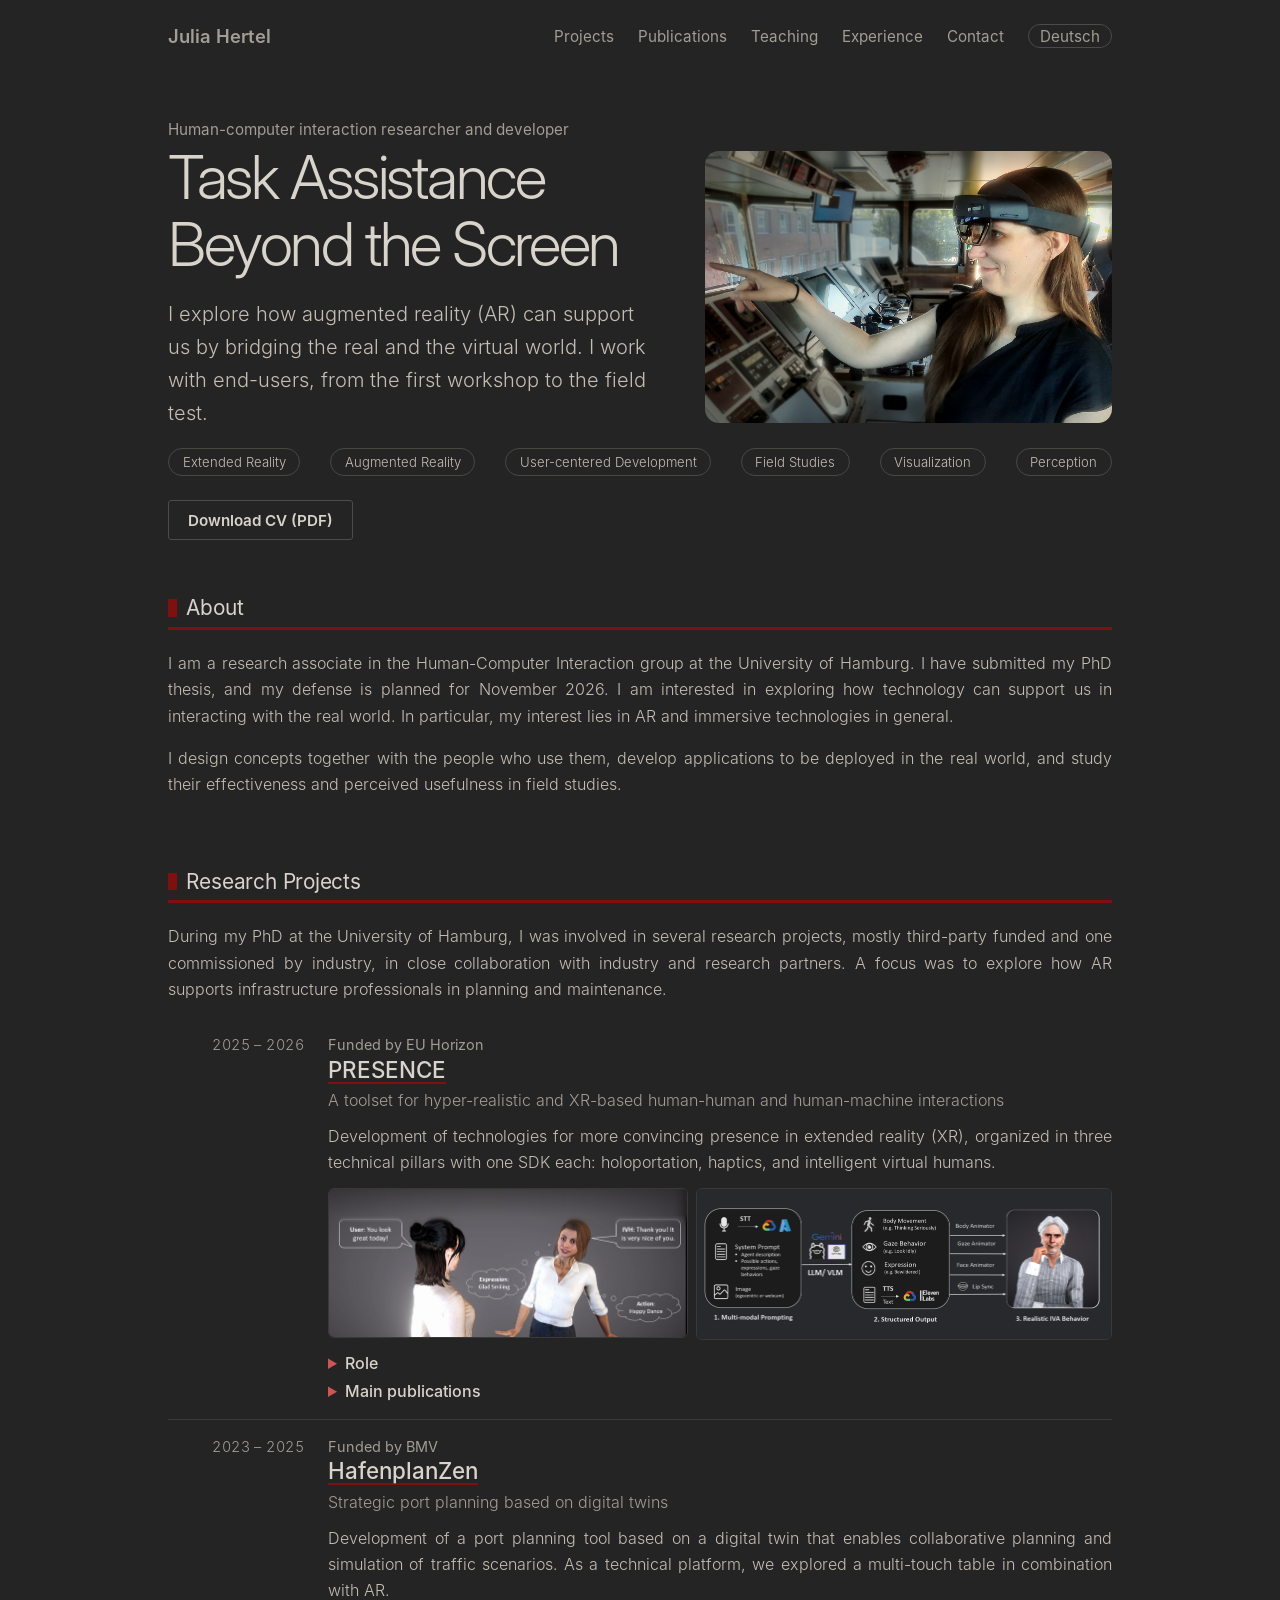
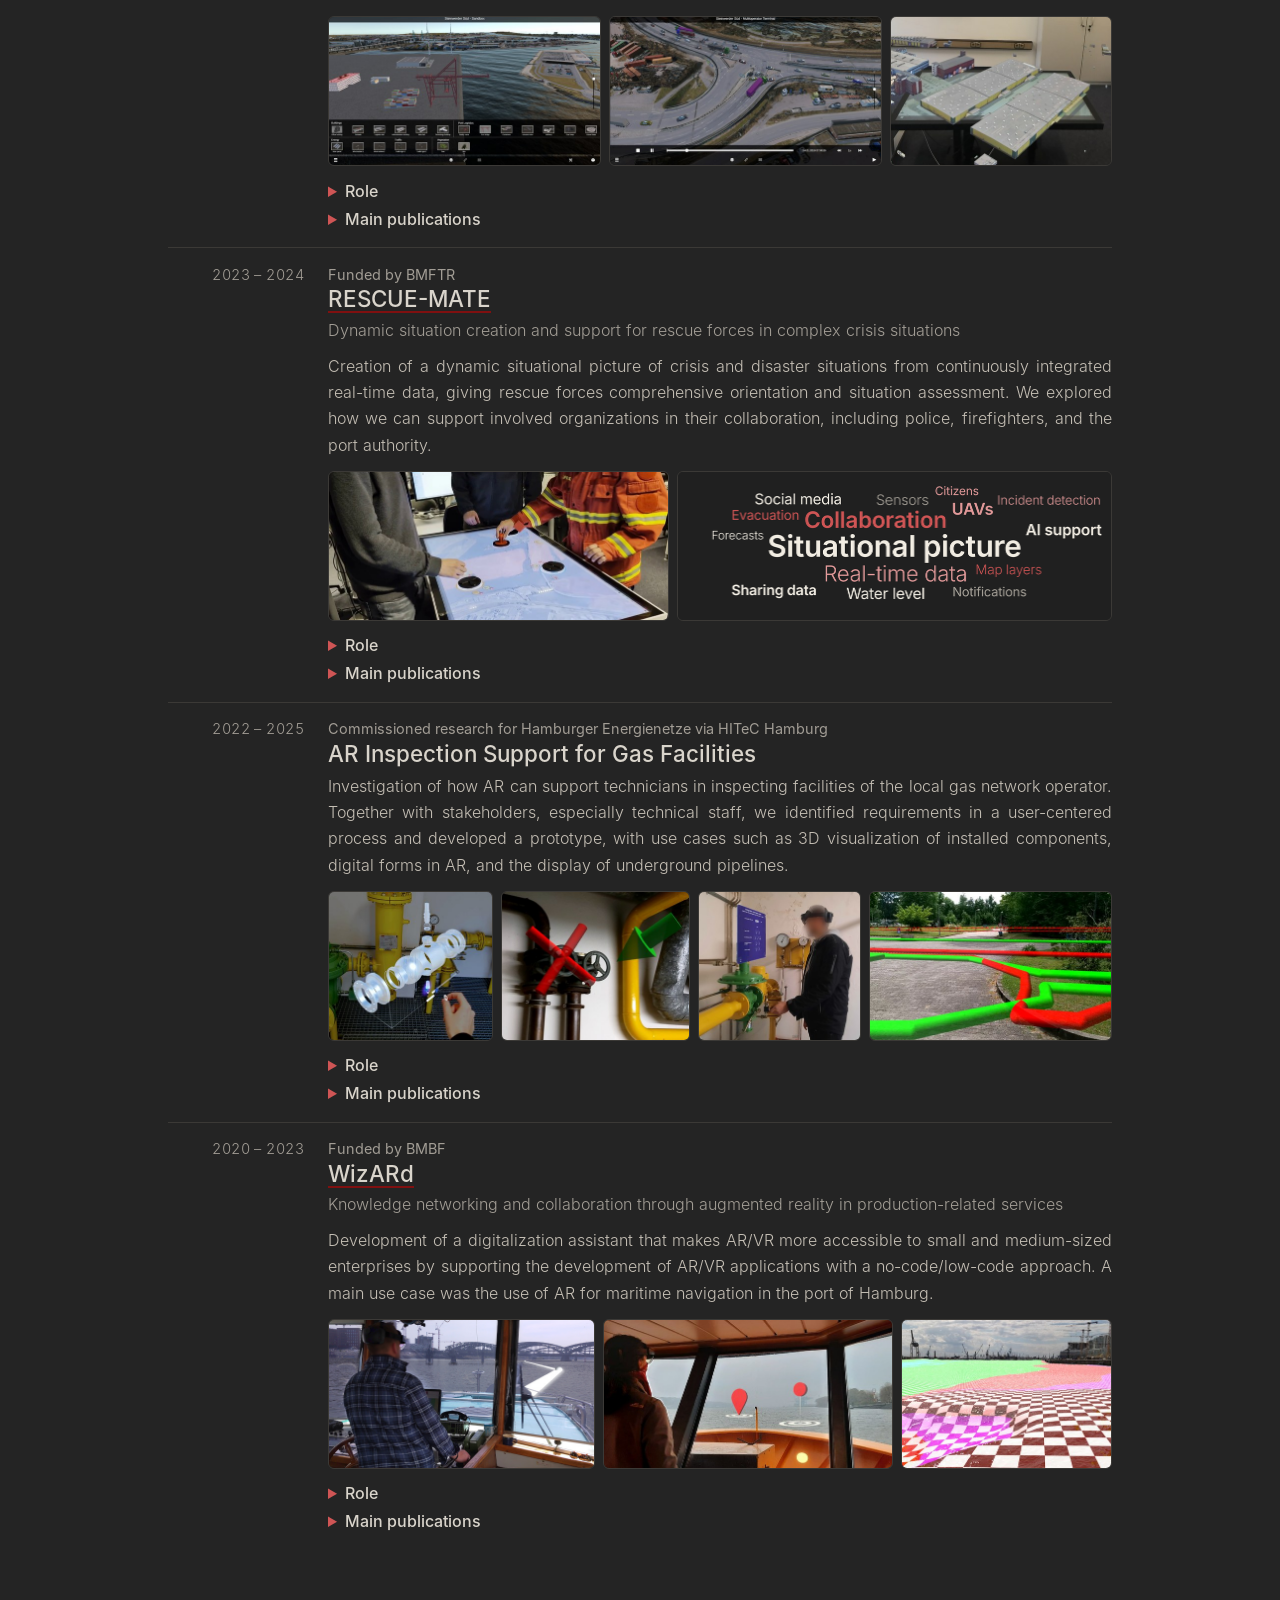
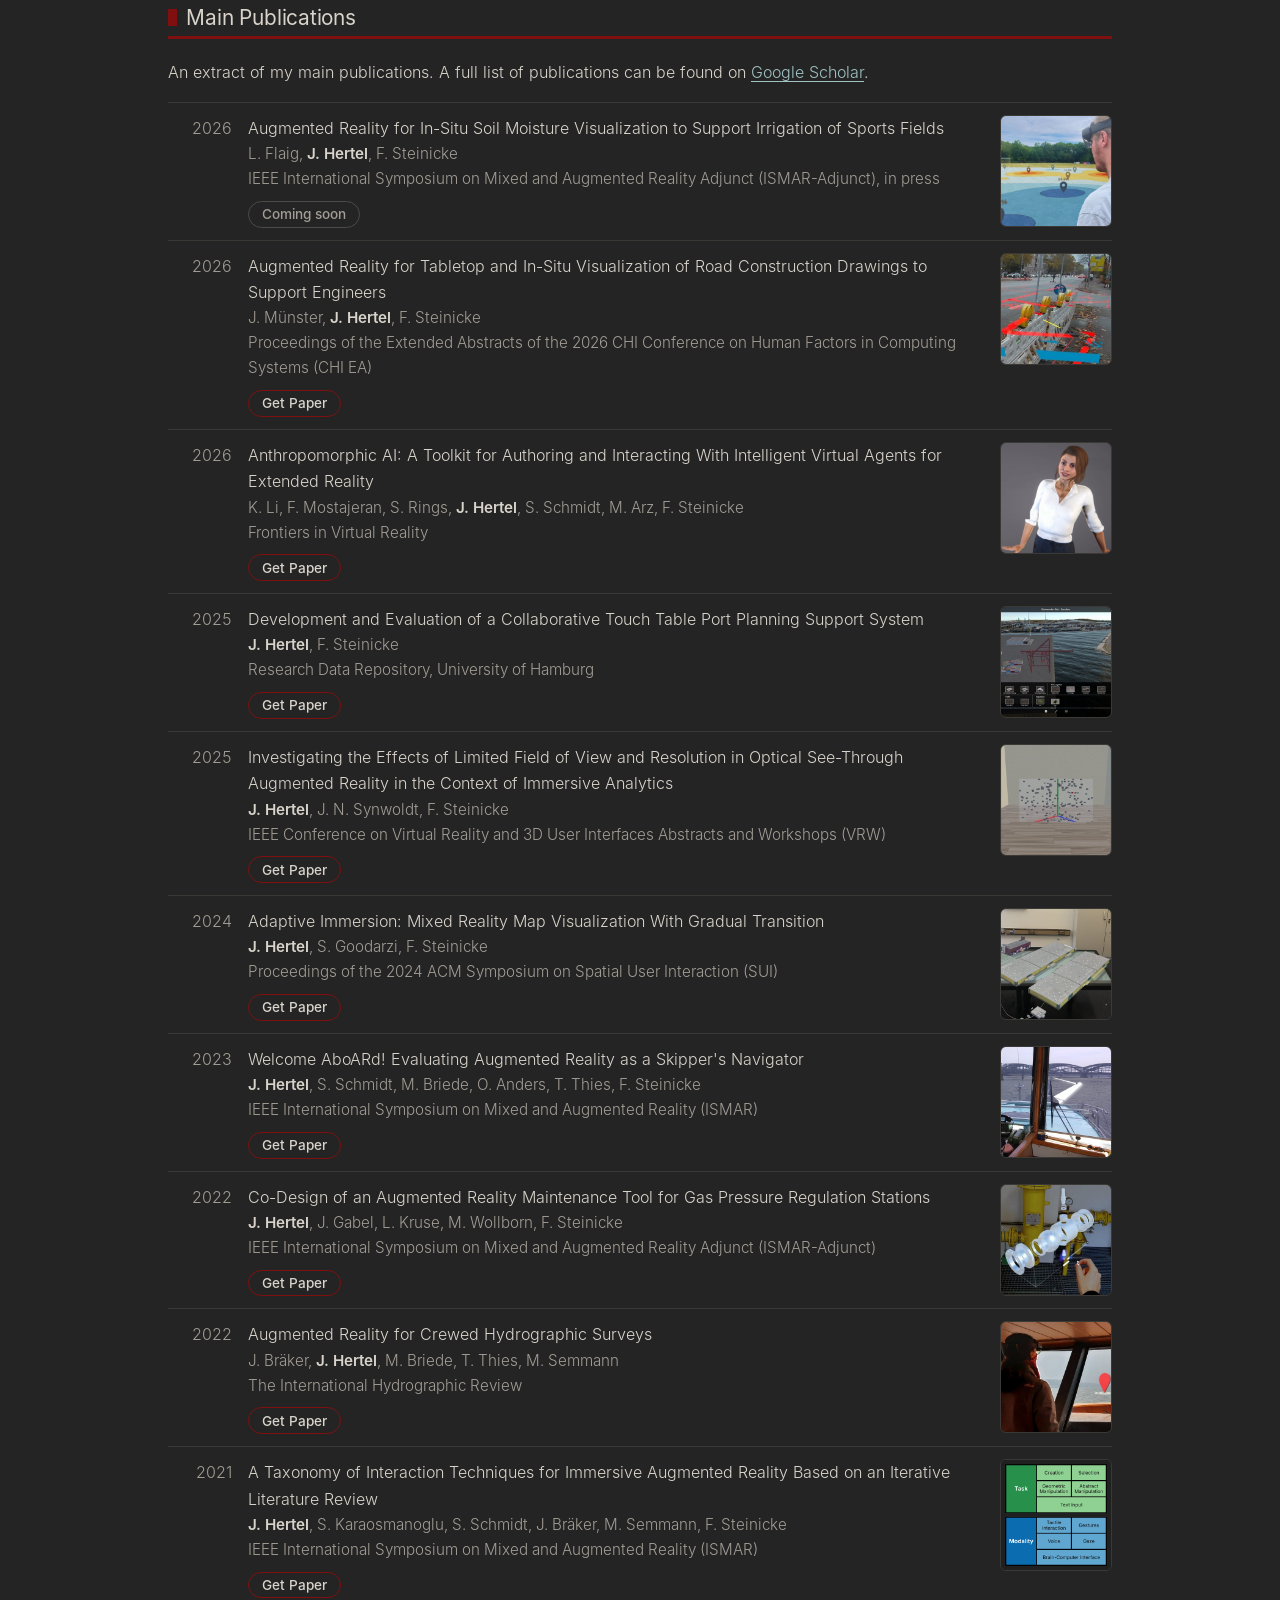
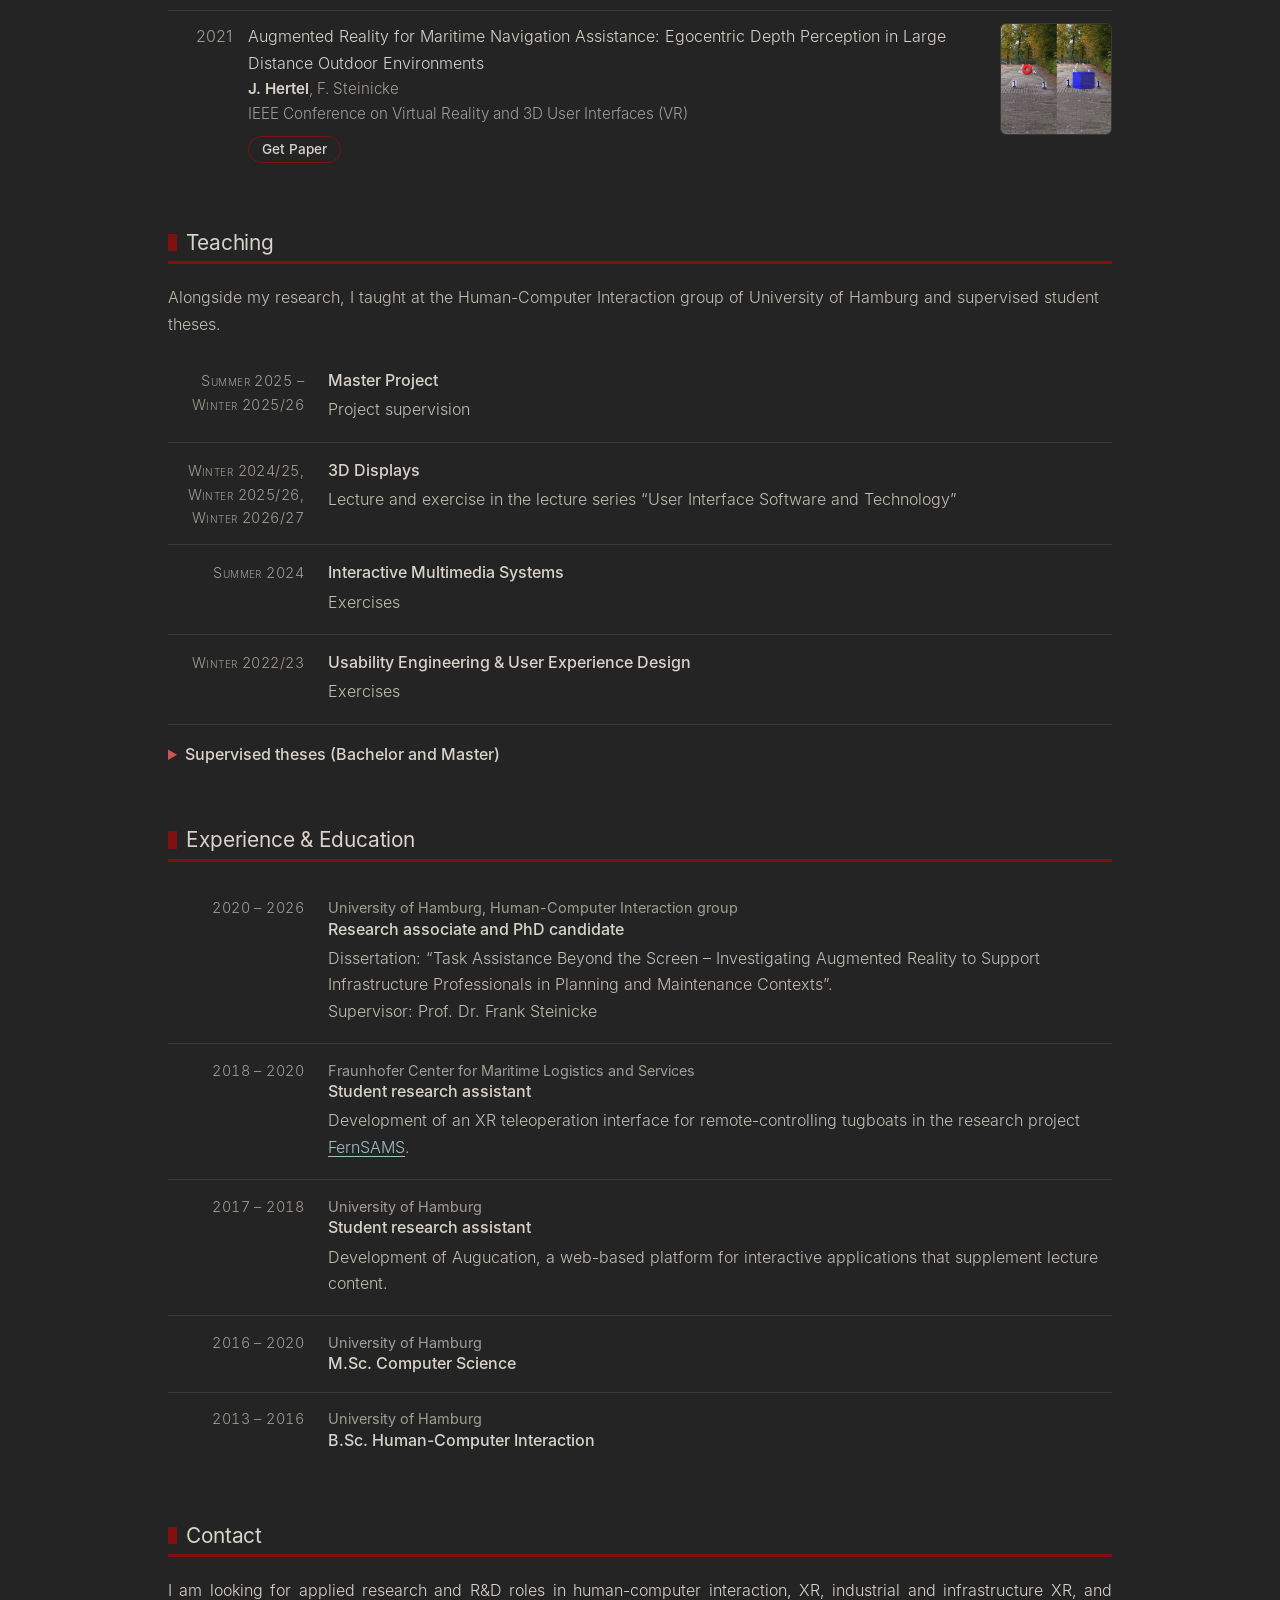
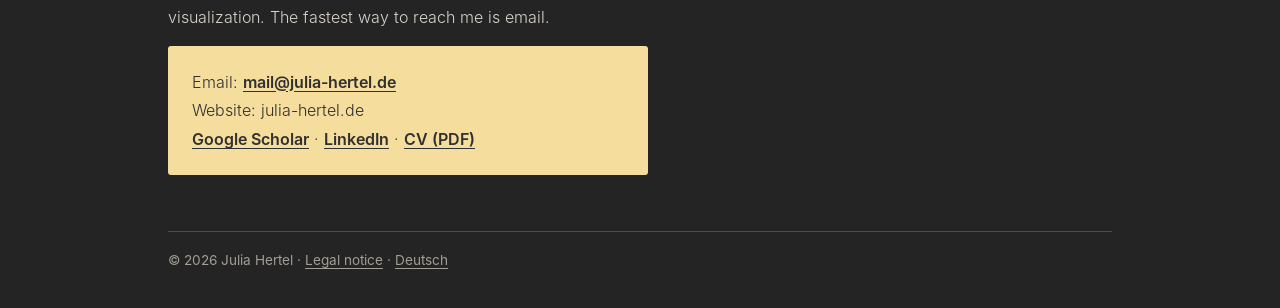
==== commit e8226d36: "Update content and layout Co-Authored-By: Claude Sonnet 5.5 <noreply@anthropic.com> Claude-Session: " ====
--- a/index.html
+++ b/index.html
@@ -4,9 +4,9 @@
 <meta charset="utf-8">
 <meta name="viewport" content="width=device-width, initial-scale=1">
 <title>Julia Hertel</title>
-<meta name="description" content="Julia Hertel, human-computer interaction researcher. Augmented reality for industry and infrastructure: projects with industry partners, publications and contact.">
+<meta name="description" content="Julia Hertel, human-computer interaction researcher. Exploring how augmented reality (AR) bridges the real and the virtual world: projects with industry partners, publications and contact.">
 <meta name="theme-color" content="#242424">
-<meta property="og:title" content="Julia Hertel – Augmented reality research"><meta property="og:description" content="Julia Hertel, human-computer interaction researcher. Augmented reality for industry and infrastructure: projects with industry partners, publications and contact."><meta property="og:type" content="website"><meta property="og:url" content="https://julia-hertel.de/">
+<meta property="og:title" content="Julia Hertel – Augmented reality research"><meta property="og:description" content="Julia Hertel, human-computer interaction researcher. Exploring how augmented reality (AR) bridges the real and the virtual world: projects with industry partners, publications and contact."><meta property="og:type" content="website"><meta property="og:url" content="https://julia-hertel.de/">
 <link rel="canonical" href="https://julia-hertel.de/">
 <link rel="alternate" hreflang="en" href="https://julia-hertel.de/"><link rel="alternate" hreflang="de" href="https://julia-hertel.de/de/"><link rel="alternate" hreflang="x-default" href="https://julia-hertel.de/">
 <link rel="icon" href="favicon.svg" type="image/svg+xml">
@@ -18,25 +18,25 @@
 <div class="wrap">
 <header class="top"><a class="brand" href="">Julia Hertel</a><a href="#projects">Projects</a><a href="#publications">Publications</a><a href="#teaching">Teaching</a><a href="#background">Experience</a><a href="#contact">Contact</a><a class="lang" href="de/index.html" hreflang="de" lang="de">Deutsch</a></header>
 <main id="main">
-<div class="hero"><p class="who">Human-computer interaction researcher and developer</p><div class="hd"><h1>Task Assistance Beyond the Screen</h1><p class="sub">I am interested in investigating how augmented reality (AR) supports infrastructure professionals in planning and maintenance. I work with industry partners, from the first workshop to the field test.</p></div>
+<div class="hero"><p class="who">Human-computer interaction researcher and developer</p><div class="hd"><h1>Task Assistance Beyond the Screen</h1><p class="sub">I explore how augmented reality (AR) can support us by bridging the real and the virtual world. I work with end-users, from the first workshop to the field test.</p></div>
 <ul class="kw" aria-label="Keywords"><li>Extended Reality</li><li>Augmented Reality</li><li>User-centered Development</li><li>Field Studies</li><li>Visualization</li><li>Perception</li></ul>
 <div class="cta"><a class="btn ghost" href="Julia-Hertel-CV.pdf" target="_blank" rel="noopener">Download CV (PDF)</a></div>
 <img class="photo hero-photo" src="assets/img/julia-hertel-ar-on-ship.jpg" alt="Julia Hertel testing an AR headset on the bridge of a ship" width="1500" height="1000"></div>
 <section id="about"><h2>About</h2><p class="intro">I am a research associate in the Human-Computer Interaction group at the University of Hamburg. I have submitted my PhD thesis, and my defense is planned for November 2026. I am interested in exploring how technology can support us in interacting with the real world. In particular, my interest lies in AR and immersive technologies in general.</p><p class="intro">I design concepts together with the people who use them, develop applications to be deployed in the real world, and study their effectiveness and perceived usefulness in field studies.</p></section>
-<section id="projects"><h2>Research Projects</h2><p class="intro">During my PhD at the University of Hamburg, I was involved in several research projects, mostly third-party funded and one commissioned by industry, in close collaboration with industry and research partners.</p>
+<section id="projects"><h2>Research Projects</h2><p class="intro">During my PhD at the University of Hamburg, I was involved in several research projects, mostly third-party funded and one commissioned by industry, in close collaboration with industry and research partners. A focus was to explore how AR supports infrastructure professionals in planning and maintenance.</p>
 <article class="ev proj"><div class="when">2025 – 2026</div><div><div class="org">Funded by EU Horizon</div><h3><a href="https://presence-xr.eu/">PRESENCE</a></h3><p class="subt">A toolset for hyper-realistic and XR-based human-human and human-machine interactions</p><p>Development of technologies for more convincing presence in extended reality (XR), organized in three technical pillars with one SDK each: holoportation, haptics, and intelligent virtual humans.</p><div class="pimgs"><figure style="flex:2.403 1 0%"><img src="assets/img/web/proj-presence-1.jpg" alt="An intelligent virtual human reacts to a user with an expression and an action." loading="lazy" width="721" height="300"></figure><figure style="flex:2.770 1 0%"><a href="assets/img/web/proj-presence-architecture-full.png" target="_blank" rel="noopener"><img src="assets/img/web/proj-presence-2.png" alt="System architecture: multi-modal prompting, structured output and the resulting behavior of an intelligent virtual human." loading="lazy" width="831" height="300"></a></figure></div>
-<details class="role"><summary>Role</summary><ul><li>Co-leading the technical committee</li><li>Co-leading the technical pillar on intelligent virtual humans, developing an open-source Unity SDK for creating them</li><li>Conducting the user-centered evaluation of all technical pillars</li></ul></details>
+<details class="role"><summary>Role</summary><ul><li>Co-leading the technical committee</li><li>Co-leading the technical pillar on intelligent virtual humans, developing an open-source Unity SDK</li><li>Conducting the user-centered evaluation of all technical pillars</li></ul></details>
 <details><summary>Main publications</summary><div class="pd"><ul class="plist"><li><a href="#pub-2">Anthropomorphic AI: A Toolkit for Authoring and Interacting With Intelligent Virtual Agents for Extended Reality</a> (2026)</li></ul></div></details></div></article>
 <article class="ev proj"><div class="when">2023 – 2025</div><div><div class="org">Funded by BMV</div><h3><a href="https://www.innovativehafentechnologien.de/wp-content/uploads/2023/01/Projektsteckbrief_HafenplanZen_2022-12-21_ma.pdf">HafenplanZen</a></h3><p class="subt">Strategic port planning based on digital twins</p><p>Development of a port planning tool based on a digital twin that enables collaborative planning and simulation of traffic scenarios. As a technical platform, we explored a multi-touch table in combination with AR.</p><div class="pimgs"><figure style="flex:1.820 1 0%"><img src="assets/img/web/proj-hafenplanzen-1.jpg" alt="Screenshot of the 3D port planning tool with the building menu." loading="lazy" width="546" height="300"></figure><figure style="flex:1.820 1 0%"><img src="assets/img/web/proj-hafenplanzen-2.jpg" alt="Simulation view of a container terminal from above, with traffic and playback controls." loading="lazy" width="546" height="300"></figure><figure style="flex:1.480 1 0%"><img src="assets/img/web/proj-hafenplanzen-3.jpg" alt="Port model shown on the touch table." loading="lazy" width="444" height="300"></figure></div>
 <details class="role"><summary>Role</summary><ul><li>Developing the port planning tool (3D visualization and interaction)</li><li>Conducting the user-centered evaluation</li></ul></details>
 <details><summary>Main publications</summary><div class="pd"><ul class="plist"><li><a href="#pub-3">Development and Evaluation of a Collaborative Touch Table Port Planning Support System</a> (2025)</li><li><a href="#pub-5">Adaptive Immersion: Mixed Reality Map Visualization With Gradual Transition</a> (2024)</li></ul></div></details></div></article>
-<article class="ev proj"><div class="when">2023 – 2024</div><div><div class="org">Funded by BMFTR</div><h3><a href="https://www.rescue-mate.de/">RESCUE-MATE</a></h3><p class="subt">Dynamic situation creation and support for rescue forces in complex crisis situations</p><p>Creation of a dynamic situational picture of crisis and disaster situations from continuously integrated real-time data, giving rescue forces comprehensive orientation and situation assessment.</p><div class="pimgs"><figure style="flex:2.270 1 0%"><img src="assets/img/web/proj-rescue-mate-1.jpg" alt="Rescue personnel using a touch table with a map." loading="lazy" width="681" height="300"></figure><figure style="flex:2.903 1 0%"><img src="assets/img/web/proj-rescue-mate-2-en-tile.png" alt="Word cloud of key themes from the requirement analysis: situational picture, real-time data, collaboration, sensors, UAVs, social media, AI support and more." loading="lazy" width="871" height="300"></figure></div>
+<article class="ev proj"><div class="when">2023 – 2024</div><div><div class="org">Funded by BMFTR</div><h3><a href="https://www.rescue-mate.de/">RESCUE-MATE</a></h3><p class="subt">Dynamic situation creation and support for rescue forces in complex crisis situations</p><p>Creation of a dynamic situational picture of crisis and disaster situations from continuously integrated real-time data, giving rescue forces comprehensive orientation and situation assessment. We explored how we can support involved organizations in their collaboration, including police, firefighters, and the port authority.</p><div class="pimgs"><figure style="flex:2.270 1 0%"><img src="assets/img/web/proj-rescue-mate-1.jpg" alt="Rescue personnel using a touch table with a map." loading="lazy" width="681" height="300"></figure><figure style="flex:2.903 1 0%"><img src="assets/img/web/proj-rescue-mate-2-en-tile.png" alt="Word cloud of key themes from the requirement analysis: situational picture, real-time data, collaboration, sensors, UAVs, social media, AI support and more." loading="lazy" width="871" height="300"></figure></div>
 <details class="role"><summary>Role</summary><ul><li>Contributing to the research grant proposal</li><li>Leading the requirement analysis for the situational picture</li></ul></details>
 <details><summary>Main publications</summary><div class="pd"><ul class="plist"><li><a href="#pub-5">Adaptive Immersion: Mixed Reality Map Visualization With Gradual Transition</a> (2024)</li></ul></div></details></div></article>
 <article class="ev proj"><div class="when">2022 – 2025</div><div><div class="org">Commissioned research for <span lang="de">Hamburger Energienetze</span> via HITeC Hamburg</div><h3>AR Inspection Support for Gas Facilities</h3><p>Investigation of how AR can support technicians in inspecting facilities of the local gas network operator. Together with stakeholders, especially technical staff, we identified requirements in a user-centered process and developed a prototype, with use cases such as 3D visualization of installed components, digital forms in AR, and the display of underground pipelines.</p><div class="pimgs"><figure style="flex:1.100 1 0%"><img src="assets/img/web/proj-gas-2.jpg" alt="Exploded 3D view of a valve in AR, shown on the real gas installation." loading="lazy" width="330" height="300"></figure><figure style="flex:1.260 1 0%"><img src="assets/img/web/proj-gas-3.jpg" alt="AR hints on valves: a red cross marks the wrong valve, a green arrow points to the right pipe." loading="lazy" width="378" height="300"></figure><figure style="flex:1.090 1 0%"><img src="assets/img/web/proj-gas-1.jpg" alt="A technician with an AR headset next to a gas pressure regulator, with a digital inspection form floating in AR." loading="lazy" width="327" height="300"></figure><figure style="flex:1.620 1 0%"><img src="assets/img/web/proj-gas-4.jpg" alt="Underground pipelines shown in AR on a paved area, in green and red." loading="lazy" width="486" height="300"></figure></div>
 <details class="role"><summary>Role</summary><ul><li>Analyzing the requirements of technicians</li><li>Developing prototypes in an iterative process</li><li>Conducting a long-term field study to evaluate the final prototype</li></ul></details>
 <details><summary>Main publications</summary><div class="pd"><ul class="plist"><li><a href="#pub-7">Co-Design of an Augmented Reality Maintenance Tool for Gas Pressure Regulation Stations</a> (2022)</li></ul></div></details></div></article>
-<article class="ev proj"><div class="when">2020 – 2023</div><div><div class="org">Funded by BMBF</div><h3><a href="https://wizard.tu-dortmund.de/">WizARd</a></h3><p class="subt">Knowledge networking and collaboration through augmented reality in production-related services</p><p>Development of a digitalization assistant that makes AR/VR more accessible to small and medium-sized enterprises by supporting the development of AR/VR applications with a no-code/low-code approach.</p><div class="pimgs"><figure style="flex:1.780 1 0%"><img src="assets/img/web/proj-wizard-1.jpg" alt="A skipper wearing an AR headset steers a ship along a virtual navigation path shown on the water." loading="lazy" width="534" height="300"></figure><figure style="flex:1.930 1 0%"><img src="assets/img/web/proj-wizard-2.jpg" alt="AR navigation markers on the water, seen from the bridge of a boat." loading="lazy" width="579" height="300"></figure><figure style="flex:1.410 1 0%"><img src="assets/img/web/proj-wizard-3.jpg" alt="Water depth visualization as a color-coded pattern on the water surface in AR." loading="lazy" width="423" height="300"></figure></div>
+<article class="ev proj"><div class="when">2020 – 2023</div><div><div class="org">Funded by BMBF</div><h3><a href="https://wizard.tu-dortmund.de/">WizARd</a></h3><p class="subt">Knowledge networking and collaboration through augmented reality in production-related services</p><p>Development of a digitalization assistant that makes AR/VR more accessible to small and medium-sized enterprises by supporting the development of AR/VR applications with a no-code/low-code approach. A main use case was the use of AR for maritime navigation in the port of Hamburg.</p><div class="pimgs"><figure style="flex:1.780 1 0%"><img src="assets/img/web/proj-wizard-1.jpg" alt="A skipper wearing an AR headset steers a ship along a virtual navigation path shown on the water." loading="lazy" width="534" height="300"></figure><figure style="flex:1.930 1 0%"><img src="assets/img/web/proj-wizard-2.jpg" alt="AR navigation markers on the water, seen from the bridge of a boat." loading="lazy" width="579" height="300"></figure><figure style="flex:1.410 1 0%"><img src="assets/img/web/proj-wizard-3.jpg" alt="Water depth visualization as a color-coded pattern on the water surface in AR." loading="lazy" width="423" height="300"></figure></div>
 <details class="role"><summary>Role</summary><ul><li>Exploring visualization and interaction paradigms</li><li>Developing and evaluating AR/VR prototypes</li></ul></details>
 <details><summary>Main publications</summary><div class="pd"><ul class="plist"><li><a href="#pub-6">Welcome AboARd! Evaluating Augmented Reality as a Skipper&#x27;s Navigator</a> (2023)</li><li><a href="#pub-9">A Taxonomy of Interaction Techniques for Immersive Augmented Reality Based on an Iterative Literature Review</a> (2021)</li><li><a href="#pub-10">Augmented Reality for Maritime Navigation Assistance: Egocentric Depth Perception in Large Distance Outdoor Environments</a> (2021)</li></ul></div></details></div></article>
 </section>
@@ -54,7 +54,7 @@
 <li class="pub has-thumb" id="pub-9"><span class="y">2021</span><div><p class="t">A Taxonomy of Interaction Techniques for Immersive Augmented Reality Based on an Iterative Literature Review</p><p class="a"><b>J. Hertel</b>, S. Karaosmanoglu, S. Schmidt, J. Bräker, M. Semmann, F. Steinicke</p><p class="v">IEEE International Symposium on Mixed and Augmented Reality (ISMAR)</p><p class="pb"><a class="pbtn" href="https://ieeexplore.ieee.org/stamp/stamp.jsp?tp=&amp;arnumber=9583814" target="_blank" rel="noopener">Get Paper</a></p></div><img class="pthumb" src="assets/img/web/pub-taxonomy.png" alt="Simplified overview of the taxonomy: tasks such as creation, selection and manipulation, and input modalities such as tactile interaction, gestures, voice, gaze and brain-computer interface." width="360" height="360" loading="lazy"></li>
 <li class="pub has-thumb" id="pub-10"><span class="y">2021</span><div><p class="t">Augmented Reality for Maritime Navigation Assistance: Egocentric Depth Perception in Large Distance Outdoor Environments</p><p class="a"><b>J. Hertel</b>, F. Steinicke</p><p class="v">IEEE Conference on Virtual Reality and 3D User Interfaces (VR)</p><p class="pb"><a class="pbtn" href="https://ieeexplore.ieee.org/stamp/stamp.jsp?tp=&amp;arnumber=9417722" target="_blank" rel="noopener">Get Paper</a></p></div><img class="pthumb" src="assets/img/web/pub-maritime-navigation.jpg" alt="Two AR views on a paved area: a red ring and a blue cube at different distances, next to numbered markers." width="360" height="360" loading="lazy"></li>
 </ul></section>
-<section id="teaching"><h2>Teaching</h2><p class="intro">Alongside my research, I taught at the Human-Computer Interaction group of University of Hamburg and supervised student theses.</p><div class="ev"><div class="when">Summer 2025 – Winter 2025/26</div><div><h3>Master Project</h3><p>Project supervision</p></div></div><div class="ev"><div class="when">Winter 2024/25, Winter 2025/26, Winter 2026/27</div><div><h3>3D Displays</h3><p>Lecture and exercise in the lecture series <span lang="en">“User Interface Software and Technology”</span></p></div></div><div class="ev"><div class="when">Summer 2024</div><div><h3><span lang="de">Interaktive Multimediasysteme</span></h3><p>Exercises</p></div></div><div class="ev"><div class="when">Winter 2022/23</div><div><h3>Usability Engineering &amp; User Experience Design</h3><p>Exercises</p></div></div><details class="theses"><summary>Supervised theses (Bachelor and Master)</summary><ul class="tlist"><li><span class="y">2026</span><div><span>From Planning to Reconciliation: Reducing Articulation Work in Shared Households through Contestable AI</span></div></li><li><span class="y">2026</span><div><span>Progressive Disclosure of Concept Maps Beyond Conversational-Agent Guidance: A VR Instructional Approach for Cabin Safety and Emergency Procedures</span></div></li><li><span class="y">2026</span><div><span>A Digital Companion for a Surf Competition: User-Centered Development of an Event App for the Adh Open</span></div></li><li><span class="y">2025</span><div><span>User Interactions on Multi-Touch Surfaces: Effects of Adjustable Tilt and Height</span></div></li><li><span class="y">2025</span><div><span>Comparing UX Design Trends (Flat Design vs. Skeuomorphism) and Interaction Methods (Natural vs. Universal) in Office-Themed Augmented Reality Environments</span></div></li><li><span class="y">2025</span><div><span lang="de">Die Kunst der Platzierung: Evaluierung einer Taxonomie für die Anordnung von Benutzeroberflächen-Elementen in einem kombinierten Touchtisch-Augmented-Reality-Setting</span></div></li><li><span class="y">2025</span><div><span lang="de">Potenzielle Einsetzbarkeit von Augmented Reality in der Straßen- und Verkehrsplanung</span><a class="tlink" href="#pub-1">Published as a paper &rarr;</a></div></li><li><span class="y">2025</span><div><span>Augmented Reality based Soil Moisture Visualization for Optimized Irrigation Decision on Sport Fields</span><a class="tlink" href="#pub-0">Published as a paper &rarr;</a></div></li><li><span class="y">2025</span><div><span>Mold vs. Draw: Comparison and Evaluation of two Terrain Design Techniques in Augmented Reality</span></div></li><li><span class="y">2024</span><div><span>Investigation of the Effects of Technical Parameters in Augmented Reality in the Context of Data Visualization</span><a class="tlink" href="#pub-4">Published as a paper &rarr;</a></div></li><li><span class="y">2024</span><div><span>Evaluating the Effectiveness of Combined Nudging Techniques in E-Commerce: A Focus on Scarcity, Social Proof, and Salience Nudges</span></div></li><li><span class="y">2023</span><div><span lang="de">Einfluss auf die wahrgenommene Selbstoffenbarung, Vertrauen und Sympathie in einer Video-CMC basierten Online-Dating Umgebung</span></div></li><li><span class="y">2023</span><div><span lang="de">Der Einfluss der Art der sozialen Interaktion auf die Motivation unter Berücksichtigung des Geschlechts im Kontext einer gamifizierten Lernapp</span></div></li><li><span class="y">2023</span><div><span lang="de">Nutzerzentrierte Entwicklung einer Augmented Reality Trainingsanwendung für den Fußballsport</span></div></li><li><span class="y">2022</span><div><span lang="de">Die Relevanz von Design Guidelines auf die Usability von Theater- und Museumswebsites</span></div></li><li><span class="y">2022</span><div><span lang="de">Skeuomorphismus vs. Flat Design vs. Neumorphismus. Ein Vergleich der User Experience hinsichtlich altersbedingter Unterschiede</span></div></li></ul></details></section>
+<section id="teaching"><h2>Teaching</h2><p class="intro">Alongside my research, I taught at the Human-Computer Interaction group of University of Hamburg and supervised student theses.</p><div class="ev"><div class="when">Summer 2025 – Winter 2025/26</div><div><h3>Master Project</h3><p>Project supervision</p></div></div><div class="ev"><div class="when">Winter 2024/25, Winter 2025/26, Winter 2026/27</div><div><h3>3D Displays</h3><p>Lecture and exercise in the lecture series <span lang="en">“User Interface Software and Technology”</span></p></div></div><div class="ev"><div class="when">Summer 2024</div><div><h3>Interactive Multimedia Systems</h3><p>Exercises</p></div></div><div class="ev"><div class="when">Winter 2022/23</div><div><h3>Usability Engineering &amp; User Experience Design</h3><p>Exercises</p></div></div><details class="theses"><summary>Supervised theses (Bachelor and Master)</summary><ul class="tlist"><li><span class="y">2026</span><div><span>From Planning to Reconciliation: Reducing Articulation Work in Shared Households through Contestable AI</span></div></li><li><span class="y">2026</span><div><span>Progressive Disclosure of Concept Maps Beyond Conversational-Agent Guidance: A VR Instructional Approach for Cabin Safety and Emergency Procedures</span></div></li><li><span class="y">2026</span><div><span>A Digital Companion for a Surf Competition: User-Centered Development of an Event App for the Adh Open</span></div></li><li><span class="y">2025</span><div><span>User Interactions on Multi-Touch Surfaces: Effects of Adjustable Tilt and Height</span></div></li><li><span class="y">2025</span><div><span>Comparing UX Design Trends (Flat Design vs. Skeuomorphism) and Interaction Methods (Natural vs. Universal) in Office-Themed Augmented Reality Environments</span></div></li><li><span class="y">2025</span><div><span lang="de">Die Kunst der Platzierung: Evaluierung einer Taxonomie für die Anordnung von Benutzeroberflächen-Elementen in einem kombinierten Touchtisch-Augmented-Reality-Setting</span></div></li><li><span class="y">2025</span><div><span lang="de">Potenzielle Einsetzbarkeit von Augmented Reality in der Straßen- und Verkehrsplanung</span><a class="tlink" href="#pub-1">Published as a paper &rarr;</a></div></li><li><span class="y">2025</span><div><span>Augmented Reality based Soil Moisture Visualization for Optimized Irrigation Decision on Sport Fields</span><a class="tlink" href="#pub-0">Published as a paper &rarr;</a></div></li><li><span class="y">2025</span><div><span>Mold vs. Draw: Comparison and Evaluation of two Terrain Design Techniques in Augmented Reality</span></div></li><li><span class="y">2024</span><div><span>Investigation of the Effects of Technical Parameters in Augmented Reality in the Context of Data Visualization</span><a class="tlink" href="#pub-4">Published as a paper &rarr;</a></div></li><li><span class="y">2024</span><div><span>Evaluating the Effectiveness of Combined Nudging Techniques in E-Commerce: A Focus on Scarcity, Social Proof, and Salience Nudges</span></div></li><li><span class="y">2023</span><div><span lang="de">Einfluss auf die wahrgenommene Selbstoffenbarung, Vertrauen und Sympathie in einer Video-CMC basierten Online-Dating Umgebung</span></div></li><li><span class="y">2023</span><div><span lang="de">Der Einfluss der Art der sozialen Interaktion auf die Motivation unter Berücksichtigung des Geschlechts im Kontext einer gamifizierten Lernapp</span></div></li><li><span class="y">2023</span><div><span lang="de">Nutzerzentrierte Entwicklung einer Augmented Reality Trainingsanwendung für den Fußballsport</span></div></li><li><span class="y">2022</span><div><span lang="de">Die Relevanz von Design Guidelines auf die Usability von Theater- und Museumswebsites</span></div></li><li><span class="y">2022</span><div><span lang="de">Skeuomorphismus vs. Flat Design vs. Neumorphismus. Ein Vergleich der User Experience hinsichtlich altersbedingter Unterschiede</span></div></li></ul></details></section>
 <section id="background"><h2>Experience &amp; Education</h2><div class="ev"><div class="when">2020 – 2026</div><div><div class="org">University of Hamburg, Human-Computer Interaction group</div><h3>Research associate and PhD candidate</h3><p>Dissertation: “Task Assistance Beyond the Screen – Investigating Augmented Reality to Support Infrastructure Professionals in Planning and Maintenance Contexts”.<br>Supervisor: Prof. Dr. Frank Steinicke</p></div></div><div class="ev"><div class="when">2018 – 2020</div><div><div class="org">Fraunhofer Center for Maritime Logistics and Services</div><h3>Student research assistant</h3><p>Development of an XR teleoperation interface for remote-controlling tugboats in the research project <a href="https://www.cml.fraunhofer.de/de/forschungsprojekte1/FernSAMS.html">FernSAMS</a>.</p></div></div><div class="ev"><div class="when">2017 – 2018</div><div><div class="org">University of Hamburg</div><h3>Student research assistant</h3><p>Development of Augucation, a web-based platform for interactive applications that supplement lecture content.</p></div></div><div class="ev"><div class="when">2016 – 2020</div><div><div class="org">University of Hamburg</div><h3>M.Sc. Computer Science</h3></div></div><div class="ev"><div class="when">2013 – 2016</div><div><div class="org">University of Hamburg</div><h3>B.Sc. Human-Computer Interaction</h3></div></div></section>
 <section id="contact"><h2>Contact</h2><p>I am looking for applied research and R&amp;D roles in human-computer interaction, XR, industrial and infrastructure XR, and visualization. The fastest way to reach me is email.</p>
 <div class="box"><p>Email: <a href="mailto:mail@julia-hertel.de">mail@julia-hertel.de</a></p><p>Website: julia-hertel.de</p><p><a href="https://scholar.google.com/citations?user=BwDJDRgAAAAJ">Google Scholar</a> · <a href="https://www.linkedin.com/in/julia-hertel-2014a81ab/" target="_blank" rel="noopener">LinkedIn</a> · <a href="Julia-Hertel-CV.pdf" target="_blank" rel="noopener">CV (PDF)</a></p></div></section>
--- a/assets/style.css
+++ b/assets/style.css
@@ -187,7 +187,6 @@
 .pimgs{display:flex;gap:10px;margin:.9rem 0 1rem}
 .pimgs figure{margin:0;min-width:0}
 .pimgs img{display:block;width:100%;height:auto;border-radius:4px}
-@media (max-width:560px){.pimgs{flex-direction:column}.pimgs figure{flex:none!important}}
 
 .pimgs a{display:block;cursor:zoom-in}
 
@@ -195,7 +194,7 @@
 .pimgs{gap:8px;margin:.8rem 0 .9rem}
 .pimgs figure{height:150px}
 .pimgs img{height:100%;object-fit:cover;border-radius:6px;border:1px solid #3b3936}
-@media (max-width:560px){.pimgs figure{height:auto}.pimgs img{height:auto}}
+@media (max-width:560px){.pimgs{gap:5px}.pimgs figure{height:auto}.pimgs img{height:auto;border-radius:4px}}
 
 /* Publication thumbnails (square, right of the text) */
 .pub.has-thumb{grid-template-columns:4rem 1fr 112px;align-items:start}
@@ -223,7 +222,7 @@
 .pbtn.off{border-color:var(--line);color:var(--muted);cursor:default}
 
 /* German hero text is longer: slightly smaller so it keeps four lines and ends level with the photo */
-@media (min-width:761px){html[lang=de] .hero .sub{font-size:1.03rem}}
+@media (min-width:761px){html[lang=de] .hero .sub{font-size:1.15rem}}
 
 /* link from a thesis to the paper it became */
 .tlink{display:block;margin-top:.15rem;font:400 .875rem var(--sans);color:var(--muted);text-decoration-color:var(--red);text-underline-offset:3px}
@@ -236,5 +235,19 @@
 @media (max-width:900px){.hero .kw{flex-wrap:wrap;justify-content:flex-start;gap:.4rem .45rem}}
 @media (max-width:760px){.hero{grid-template-areas:"who" "hd" "kw" "cta" "photo"}.hero .kw{margin:1.2rem 0 0}}
 
-/* Impressum and 404: heading in the same light display weight as the home page */
-main>h1{font-family:"Inter Display","Inter",sans-serif;font-weight:300!important;letter-spacing:-.02em}
+/* phones: smaller hero photo; project images stay side by side */
+@media (max-width:600px){.hero .hero-photo{width:50%;margin:0 auto}}
+
+/* phones: justified text with hyphenation (hero, about, research projects) */
+@media (max-width:759px){
+  .hero .sub,#about p,#projects p,#projects li{text-align:justify;text-justify:inter-word;hyphens:auto;-webkit-hyphens:auto}
+}
+
+/* justified contact text (all widths) */
+#contact>p{text-align:justify;text-justify:inter-word;hyphens:auto;-webkit-hyphens:auto}
+
+/* medium widths: photo fills the row so its bottom stays level with the text */
+@media (min-width:761px) and (max-width:1000px){.hero .hero-photo{align-self:stretch;height:100%;aspect-ratio:auto}}
+
+/* hero: let the last text line sit on the photo's bottom edge (cancel the line box's trailing space) */
+.hero .hd .sub{margin-bottom:-.36em}
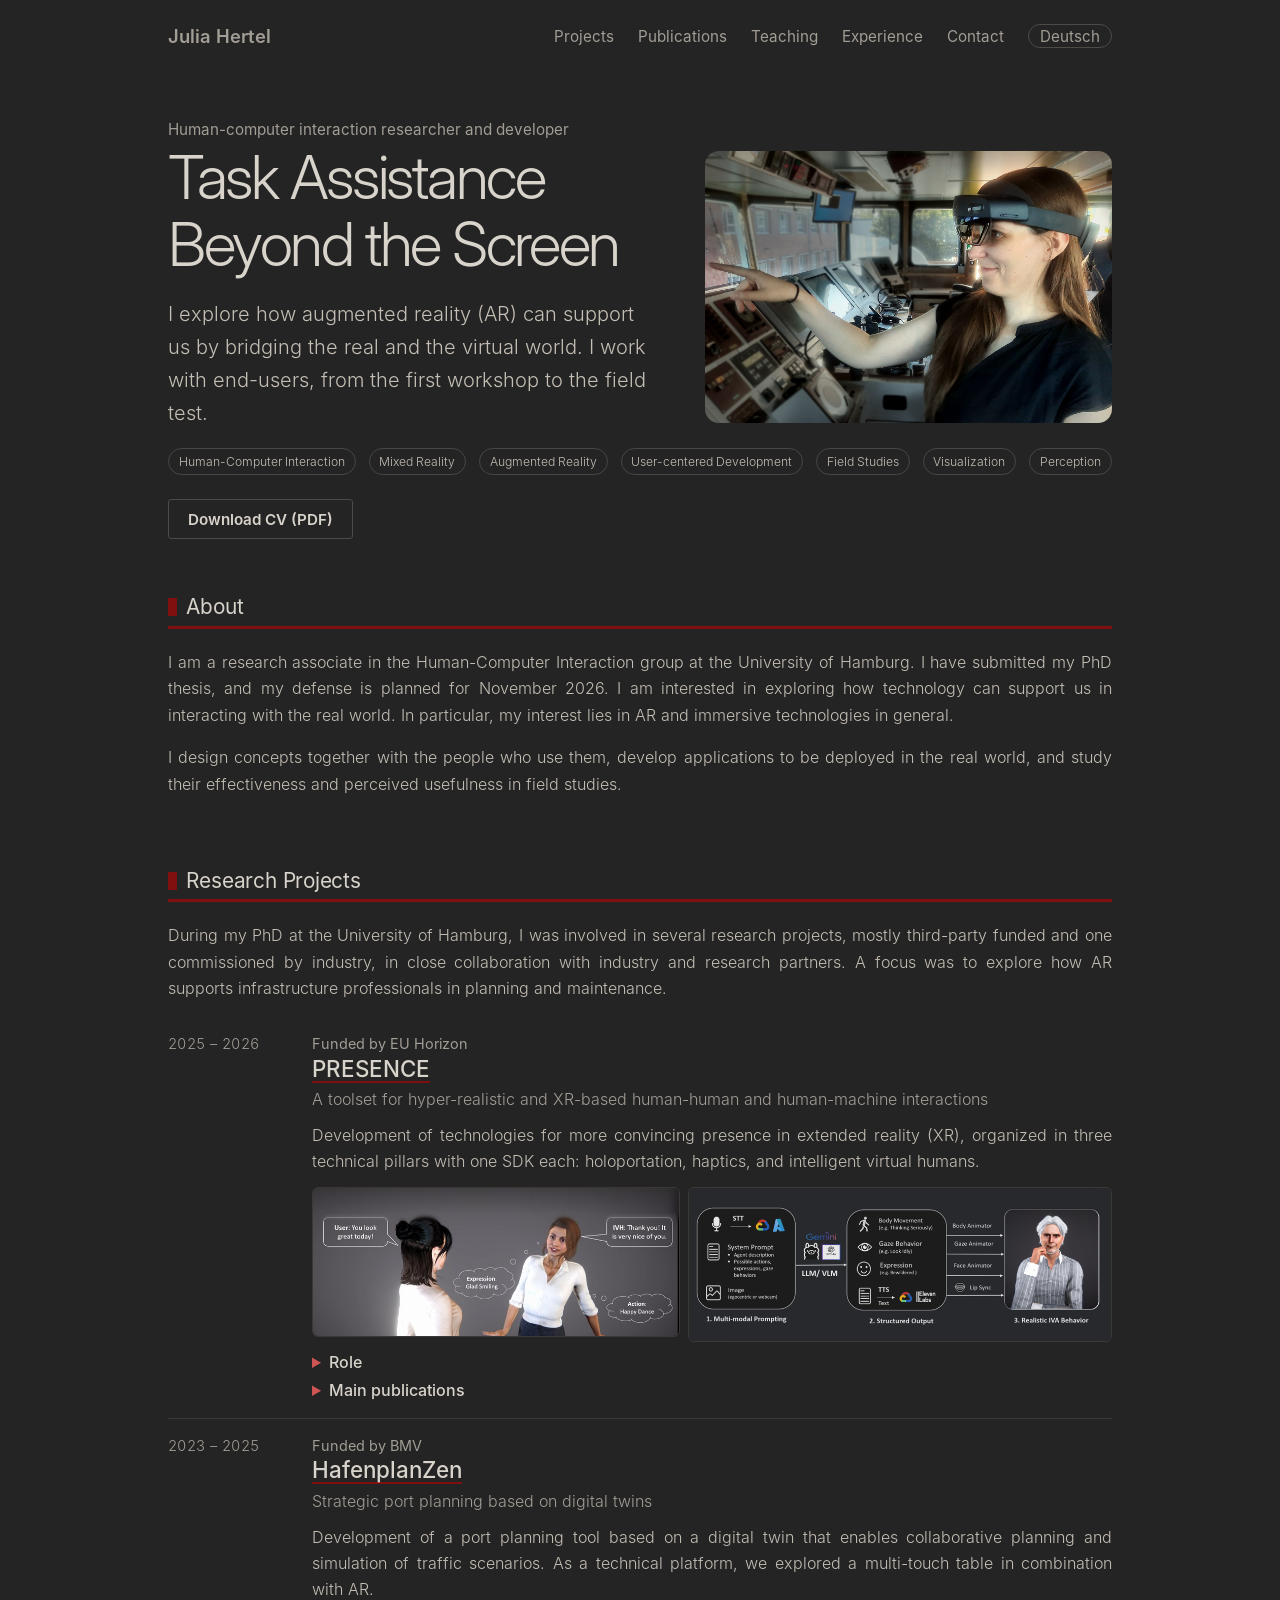
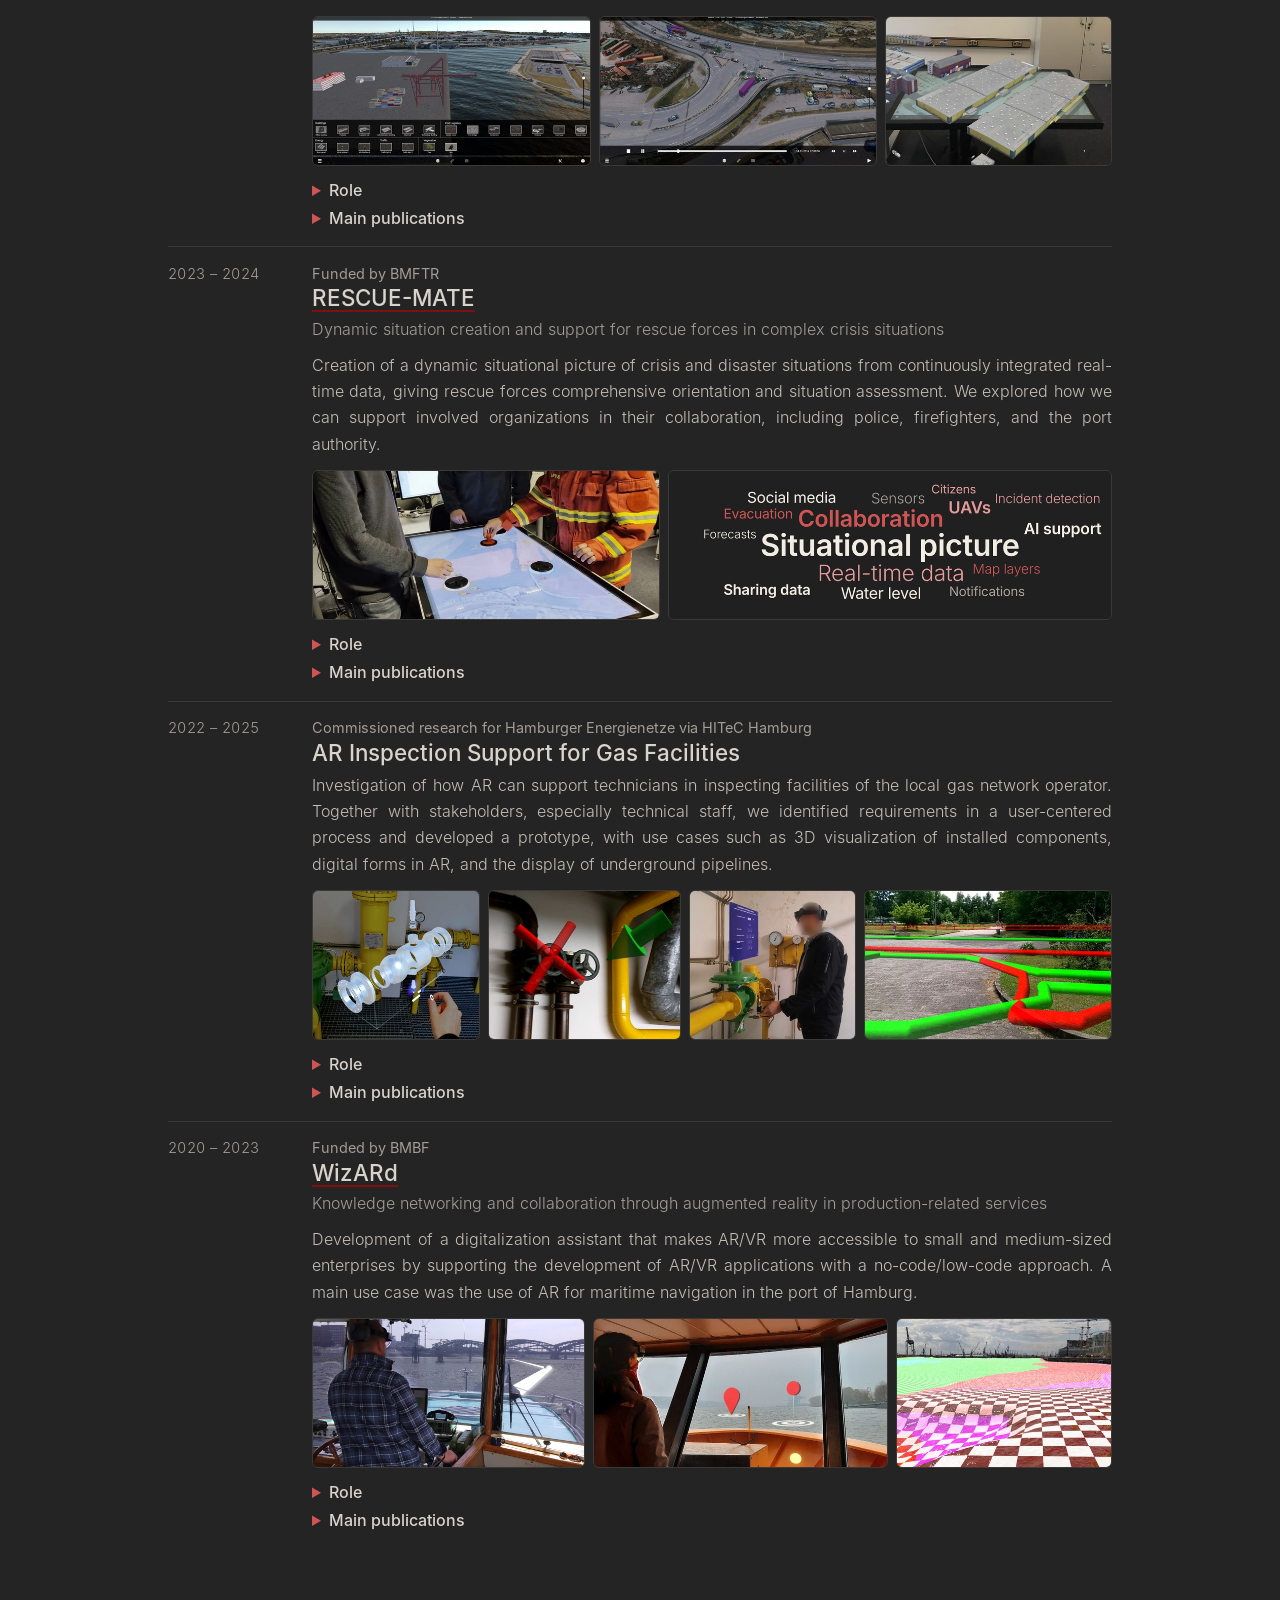
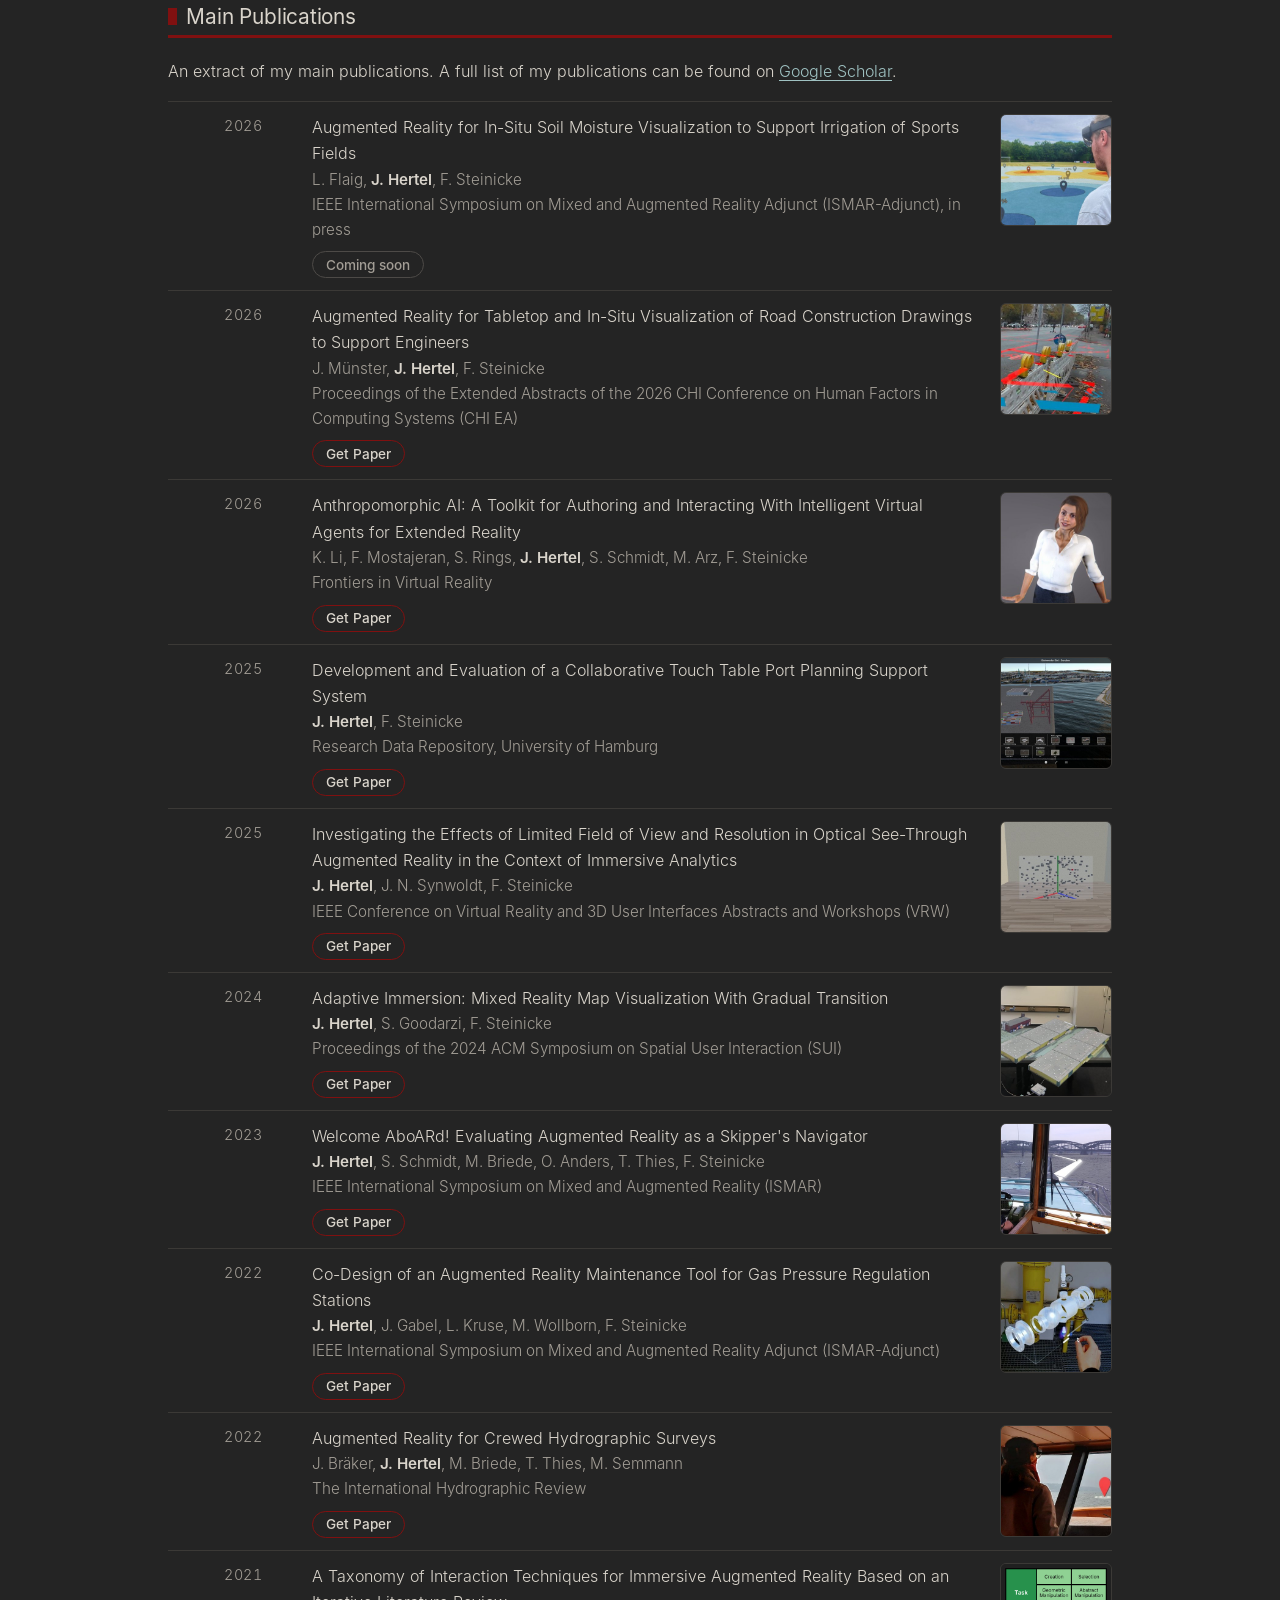
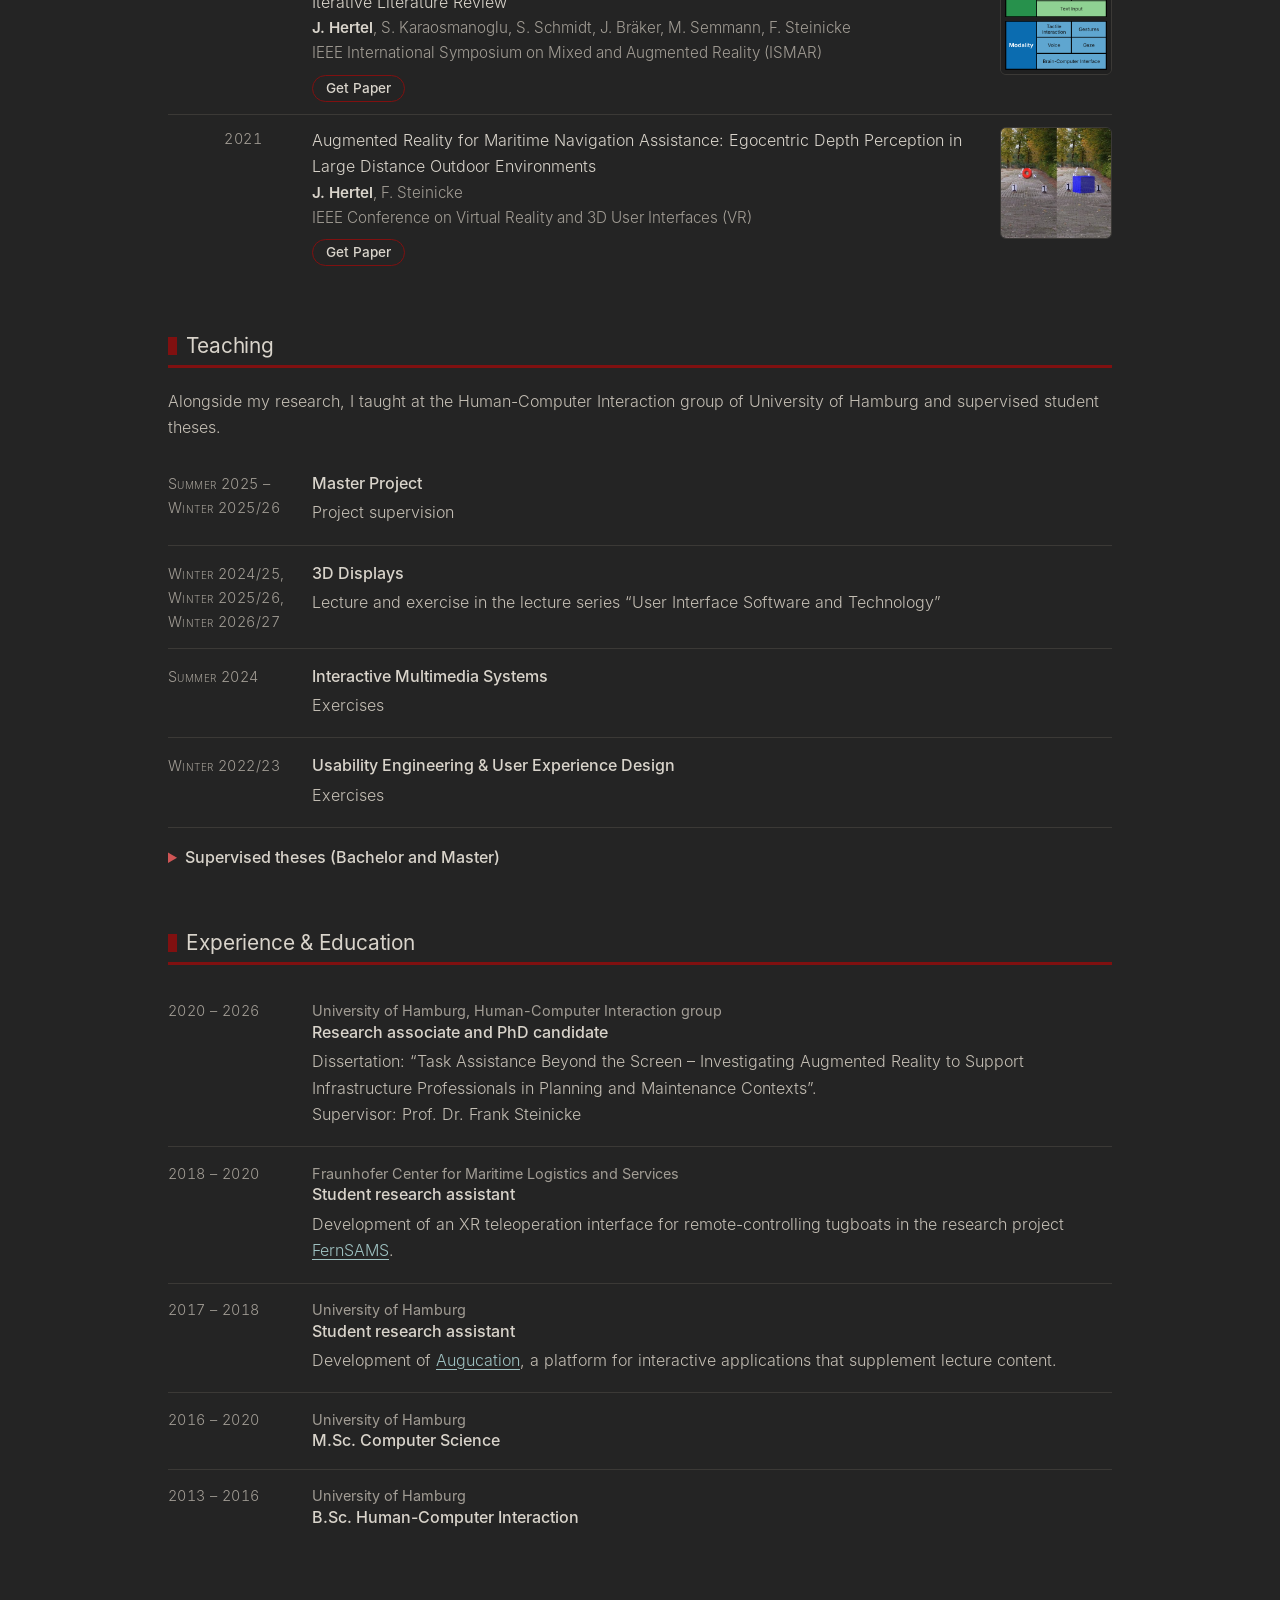
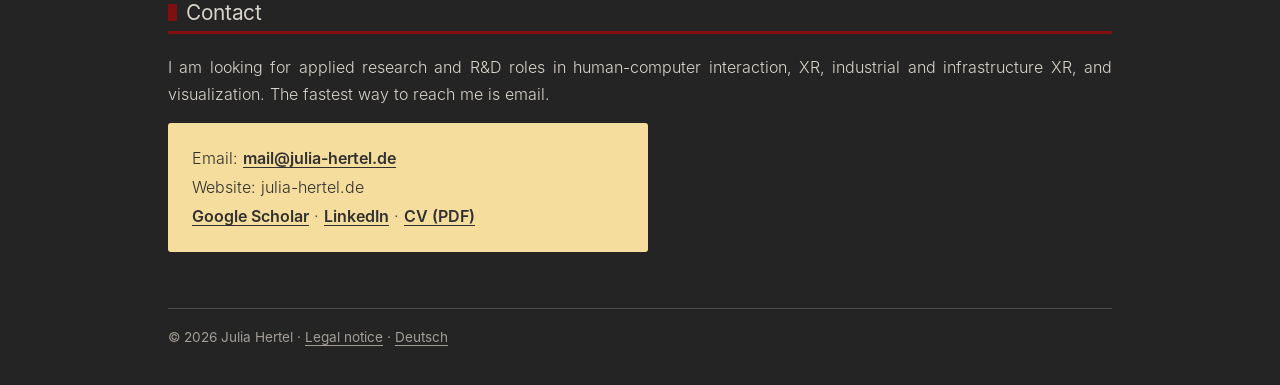
==== commit 27e7b400: "Update content and layout Co-Authored-By: Claude Sonnet 5.5 <noreply@anthropic.com> Claude-Session: " ====
--- a/index.html
+++ b/index.html
@@ -19,28 +19,28 @@
 <header class="top"><a class="brand" href="">Julia Hertel</a><a href="#projects">Projects</a><a href="#publications">Publications</a><a href="#teaching">Teaching</a><a href="#background">Experience</a><a href="#contact">Contact</a><a class="lang" href="de/index.html" hreflang="de" lang="de">Deutsch</a></header>
 <main id="main">
 <div class="hero"><p class="who">Human-computer interaction researcher and developer</p><div class="hd"><h1>Task Assistance Beyond the Screen</h1><p class="sub">I explore how augmented reality (AR) can support us by bridging the real and the virtual world. I work with end-users, from the first workshop to the field test.</p></div>
-<ul class="kw" aria-label="Keywords"><li>Extended Reality</li><li>Augmented Reality</li><li>User-centered Development</li><li>Field Studies</li><li>Visualization</li><li>Perception</li></ul>
+<ul class="kw" aria-label="Keywords"><li>Human-Computer Interaction</li><li>Mixed Reality</li><li>Augmented Reality</li><li>User-centered Development</li><li>Field Studies</li><li>Visualization</li><li>Perception</li></ul>
 <div class="cta"><a class="btn ghost" href="Julia-Hertel-CV.pdf" target="_blank" rel="noopener">Download CV (PDF)</a></div>
 <img class="photo hero-photo" src="assets/img/julia-hertel-ar-on-ship.jpg" alt="Julia Hertel testing an AR headset on the bridge of a ship" width="1500" height="1000"></div>
 <section id="about"><h2>About</h2><p class="intro">I am a research associate in the Human-Computer Interaction group at the University of Hamburg. I have submitted my PhD thesis, and my defense is planned for November 2026. I am interested in exploring how technology can support us in interacting with the real world. In particular, my interest lies in AR and immersive technologies in general.</p><p class="intro">I design concepts together with the people who use them, develop applications to be deployed in the real world, and study their effectiveness and perceived usefulness in field studies.</p></section>
 <section id="projects"><h2>Research Projects</h2><p class="intro">During my PhD at the University of Hamburg, I was involved in several research projects, mostly third-party funded and one commissioned by industry, in close collaboration with industry and research partners. A focus was to explore how AR supports infrastructure professionals in planning and maintenance.</p>
-<article class="ev proj"><div class="when">2025 – 2026</div><div><div class="org">Funded by EU Horizon</div><h3><a href="https://presence-xr.eu/">PRESENCE</a></h3><p class="subt">A toolset for hyper-realistic and XR-based human-human and human-machine interactions</p><p>Development of technologies for more convincing presence in extended reality (XR), organized in three technical pillars with one SDK each: holoportation, haptics, and intelligent virtual humans.</p><div class="pimgs"><figure style="flex:2.403 1 0%"><img src="assets/img/web/proj-presence-1.jpg" alt="An intelligent virtual human reacts to a user with an expression and an action." loading="lazy" width="721" height="300"></figure><figure style="flex:2.770 1 0%"><a href="assets/img/web/proj-presence-architecture-full.png" target="_blank" rel="noopener"><img src="assets/img/web/proj-presence-2.png" alt="System architecture: multi-modal prompting, structured output and the resulting behavior of an intelligent virtual human." loading="lazy" width="831" height="300"></a></figure></div>
+<article class="ev proj"><div class="when">2025 – 2026</div><div><div class="org">Funded by EU Horizon</div><h3><a href="https://presence-xr.eu/" target="_blank" rel="noopener">PRESENCE</a></h3><p class="subt">A toolset for hyper-realistic and XR-based human-human and human-machine interactions</p><p>Development of technologies for more convincing presence in extended reality (XR), organized in three technical pillars with one SDK each: holoportation, haptics, and intelligent virtual humans.</p><div class="pimgs"><figure style="flex:2.403 1 0%"><img src="assets/img/web/proj-presence-1.jpg" alt="An intelligent virtual human reacts to a user with an expression and an action." loading="lazy" width="721" height="300"></figure><figure style="flex:2.770 1 0%"><a href="assets/img/web/proj-presence-architecture-full.png" target="_blank" rel="noopener"><img src="assets/img/web/proj-presence-2.png" alt="System architecture: multi-modal prompting, structured output and the resulting behavior of an intelligent virtual human." loading="lazy" width="831" height="300"></a></figure></div>
 <details class="role"><summary>Role</summary><ul><li>Co-leading the technical committee</li><li>Co-leading the technical pillar on intelligent virtual humans, developing an open-source Unity SDK</li><li>Conducting the user-centered evaluation of all technical pillars</li></ul></details>
 <details><summary>Main publications</summary><div class="pd"><ul class="plist"><li><a href="#pub-2">Anthropomorphic AI: A Toolkit for Authoring and Interacting With Intelligent Virtual Agents for Extended Reality</a> (2026)</li></ul></div></details></div></article>
-<article class="ev proj"><div class="when">2023 – 2025</div><div><div class="org">Funded by BMV</div><h3><a href="https://www.innovativehafentechnologien.de/wp-content/uploads/2023/01/Projektsteckbrief_HafenplanZen_2022-12-21_ma.pdf">HafenplanZen</a></h3><p class="subt">Strategic port planning based on digital twins</p><p>Development of a port planning tool based on a digital twin that enables collaborative planning and simulation of traffic scenarios. As a technical platform, we explored a multi-touch table in combination with AR.</p><div class="pimgs"><figure style="flex:1.820 1 0%"><img src="assets/img/web/proj-hafenplanzen-1.jpg" alt="Screenshot of the 3D port planning tool with the building menu." loading="lazy" width="546" height="300"></figure><figure style="flex:1.820 1 0%"><img src="assets/img/web/proj-hafenplanzen-2.jpg" alt="Simulation view of a container terminal from above, with traffic and playback controls." loading="lazy" width="546" height="300"></figure><figure style="flex:1.480 1 0%"><img src="assets/img/web/proj-hafenplanzen-3.jpg" alt="Port model shown on the touch table." loading="lazy" width="444" height="300"></figure></div>
+<article class="ev proj"><div class="when">2023 – 2025</div><div><div class="org">Funded by BMV</div><h3><a href="https://www.innovativehafentechnologien.de/wp-content/uploads/2023/01/Projektsteckbrief_HafenplanZen_2022-12-21_ma.pdf" target="_blank" rel="noopener">HafenplanZen</a></h3><p class="subt">Strategic port planning based on digital twins</p><p>Development of a port planning tool based on a digital twin that enables collaborative planning and simulation of traffic scenarios. As a technical platform, we explored a multi-touch table in combination with AR.</p><div class="pimgs"><figure style="flex:1.820 1 0%"><img src="assets/img/web/proj-hafenplanzen-1.jpg" alt="Screenshot of the 3D port planning tool with the building menu." loading="lazy" width="546" height="300"></figure><figure style="flex:1.820 1 0%"><img src="assets/img/web/proj-hafenplanzen-2.jpg" alt="Simulation view of a container terminal from above, with traffic and playback controls." loading="lazy" width="546" height="300"></figure><figure style="flex:1.480 1 0%"><img src="assets/img/web/proj-hafenplanzen-3.jpg" alt="Port model shown on the touch table." loading="lazy" width="444" height="300"></figure></div>
 <details class="role"><summary>Role</summary><ul><li>Developing the port planning tool (3D visualization and interaction)</li><li>Conducting the user-centered evaluation</li></ul></details>
 <details><summary>Main publications</summary><div class="pd"><ul class="plist"><li><a href="#pub-3">Development and Evaluation of a Collaborative Touch Table Port Planning Support System</a> (2025)</li><li><a href="#pub-5">Adaptive Immersion: Mixed Reality Map Visualization With Gradual Transition</a> (2024)</li></ul></div></details></div></article>
-<article class="ev proj"><div class="when">2023 – 2024</div><div><div class="org">Funded by BMFTR</div><h3><a href="https://www.rescue-mate.de/">RESCUE-MATE</a></h3><p class="subt">Dynamic situation creation and support for rescue forces in complex crisis situations</p><p>Creation of a dynamic situational picture of crisis and disaster situations from continuously integrated real-time data, giving rescue forces comprehensive orientation and situation assessment. We explored how we can support involved organizations in their collaboration, including police, firefighters, and the port authority.</p><div class="pimgs"><figure style="flex:2.270 1 0%"><img src="assets/img/web/proj-rescue-mate-1.jpg" alt="Rescue personnel using a touch table with a map." loading="lazy" width="681" height="300"></figure><figure style="flex:2.903 1 0%"><img src="assets/img/web/proj-rescue-mate-2-en-tile.png" alt="Word cloud of key themes from the requirement analysis: situational picture, real-time data, collaboration, sensors, UAVs, social media, AI support and more." loading="lazy" width="871" height="300"></figure></div>
+<article class="ev proj"><div class="when">2023 – 2024</div><div><div class="org">Funded by BMFTR</div><h3><a href="https://www.rescue-mate.de/" target="_blank" rel="noopener">RESCUE-MATE</a></h3><p class="subt">Dynamic situation creation and support for rescue forces in complex crisis situations</p><p>Creation of a dynamic situational picture of crisis and disaster situations from continuously integrated real-time data, giving rescue forces comprehensive orientation and situation assessment. We explored how we can support involved organizations in their collaboration, including police, firefighters, and the port authority.</p><div class="pimgs"><figure style="flex:2.270 1 0%"><img src="assets/img/web/proj-rescue-mate-1.jpg" alt="Rescue personnel using a touch table with a map." loading="lazy" width="681" height="300"></figure><figure style="flex:2.903 1 0%"><img src="assets/img/web/proj-rescue-mate-2-en-tile.png" alt="Word cloud of key themes from the requirement analysis: situational picture, real-time data, collaboration, sensors, UAVs, social media, AI support and more." loading="lazy" width="871" height="300"></figure></div>
 <details class="role"><summary>Role</summary><ul><li>Contributing to the research grant proposal</li><li>Leading the requirement analysis for the situational picture</li></ul></details>
 <details><summary>Main publications</summary><div class="pd"><ul class="plist"><li><a href="#pub-5">Adaptive Immersion: Mixed Reality Map Visualization With Gradual Transition</a> (2024)</li></ul></div></details></div></article>
 <article class="ev proj"><div class="when">2022 – 2025</div><div><div class="org">Commissioned research for <span lang="de">Hamburger Energienetze</span> via HITeC Hamburg</div><h3>AR Inspection Support for Gas Facilities</h3><p>Investigation of how AR can support technicians in inspecting facilities of the local gas network operator. Together with stakeholders, especially technical staff, we identified requirements in a user-centered process and developed a prototype, with use cases such as 3D visualization of installed components, digital forms in AR, and the display of underground pipelines.</p><div class="pimgs"><figure style="flex:1.100 1 0%"><img src="assets/img/web/proj-gas-2.jpg" alt="Exploded 3D view of a valve in AR, shown on the real gas installation." loading="lazy" width="330" height="300"></figure><figure style="flex:1.260 1 0%"><img src="assets/img/web/proj-gas-3.jpg" alt="AR hints on valves: a red cross marks the wrong valve, a green arrow points to the right pipe." loading="lazy" width="378" height="300"></figure><figure style="flex:1.090 1 0%"><img src="assets/img/web/proj-gas-1.jpg" alt="A technician with an AR headset next to a gas pressure regulator, with a digital inspection form floating in AR." loading="lazy" width="327" height="300"></figure><figure style="flex:1.620 1 0%"><img src="assets/img/web/proj-gas-4.jpg" alt="Underground pipelines shown in AR on a paved area, in green and red." loading="lazy" width="486" height="300"></figure></div>
 <details class="role"><summary>Role</summary><ul><li>Analyzing the requirements of technicians</li><li>Developing prototypes in an iterative process</li><li>Conducting a long-term field study to evaluate the final prototype</li></ul></details>
 <details><summary>Main publications</summary><div class="pd"><ul class="plist"><li><a href="#pub-7">Co-Design of an Augmented Reality Maintenance Tool for Gas Pressure Regulation Stations</a> (2022)</li></ul></div></details></div></article>
-<article class="ev proj"><div class="when">2020 – 2023</div><div><div class="org">Funded by BMBF</div><h3><a href="https://wizard.tu-dortmund.de/">WizARd</a></h3><p class="subt">Knowledge networking and collaboration through augmented reality in production-related services</p><p>Development of a digitalization assistant that makes AR/VR more accessible to small and medium-sized enterprises by supporting the development of AR/VR applications with a no-code/low-code approach. A main use case was the use of AR for maritime navigation in the port of Hamburg.</p><div class="pimgs"><figure style="flex:1.780 1 0%"><img src="assets/img/web/proj-wizard-1.jpg" alt="A skipper wearing an AR headset steers a ship along a virtual navigation path shown on the water." loading="lazy" width="534" height="300"></figure><figure style="flex:1.930 1 0%"><img src="assets/img/web/proj-wizard-2.jpg" alt="AR navigation markers on the water, seen from the bridge of a boat." loading="lazy" width="579" height="300"></figure><figure style="flex:1.410 1 0%"><img src="assets/img/web/proj-wizard-3.jpg" alt="Water depth visualization as a color-coded pattern on the water surface in AR." loading="lazy" width="423" height="300"></figure></div>
+<article class="ev proj"><div class="when">2020 – 2023</div><div><div class="org">Funded by BMBF</div><h3><a href="https://wizard.tu-dortmund.de/" target="_blank" rel="noopener">WizARd</a></h3><p class="subt">Knowledge networking and collaboration through augmented reality in production-related services</p><p>Development of a digitalization assistant that makes AR/VR more accessible to small and medium-sized enterprises by supporting the development of AR/VR applications with a no-code/low-code approach. A main use case was the use of AR for maritime navigation in the port of Hamburg.</p><div class="pimgs"><figure style="flex:1.780 1 0%"><img src="assets/img/web/proj-wizard-1.jpg" alt="A skipper wearing an AR headset steers a ship along a virtual navigation path shown on the water." loading="lazy" width="534" height="300"></figure><figure style="flex:1.930 1 0%"><img src="assets/img/web/proj-wizard-2.jpg" alt="AR navigation markers on the water, seen from the bridge of a boat." loading="lazy" width="579" height="300"></figure><figure style="flex:1.410 1 0%"><img src="assets/img/web/proj-wizard-3.jpg" alt="Water depth visualization as a color-coded pattern on the water surface in AR." loading="lazy" width="423" height="300"></figure></div>
 <details class="role"><summary>Role</summary><ul><li>Exploring visualization and interaction paradigms</li><li>Developing and evaluating AR/VR prototypes</li></ul></details>
 <details><summary>Main publications</summary><div class="pd"><ul class="plist"><li><a href="#pub-6">Welcome AboARd! Evaluating Augmented Reality as a Skipper&#x27;s Navigator</a> (2023)</li><li><a href="#pub-9">A Taxonomy of Interaction Techniques for Immersive Augmented Reality Based on an Iterative Literature Review</a> (2021)</li><li><a href="#pub-10">Augmented Reality for Maritime Navigation Assistance: Egocentric Depth Perception in Large Distance Outdoor Environments</a> (2021)</li></ul></div></details></div></article>
 </section>
-<section id="publications"><h2>Main Publications</h2><p>An extract of my main publications. A full list of publications can be found on <a href="https://scholar.google.com/citations?user=BwDJDRgAAAAJ">Google Scholar</a>.</p>
+<section id="publications"><h2>Main Publications</h2><p>An extract of my main publications. A full list of my publications can be found on <a href="https://scholar.google.com/citations?user=BwDJDRgAAAAJ" target="_blank" rel="noopener">Google Scholar</a>.</p>
 <ul class="pubs">
 <li class="pub has-thumb" id="pub-0"><span class="y">2026</span><div><p class="t">Augmented Reality for In-Situ Soil Moisture Visualization to Support Irrigation of Sports Fields</p><p class="a">L. Flaig, <b>J. Hertel</b>, F. Steinicke</p><p class="v">IEEE International Symposium on Mixed and Augmented Reality Adjunct (ISMAR-Adjunct), in press</p><p class="pb"><span class="pbtn off" aria-disabled="true">Coming soon</span></p></div><img class="pthumb" src="assets/img/web/pub-soil-moisture.jpg" alt="AR view of a sports field with color-coded soil moisture zones and markers, seen through an AR headset." width="360" height="360" loading="lazy"></li>
 <li class="pub has-thumb" id="pub-1"><span class="y">2026</span><div><p class="t">Augmented Reality for Tabletop and In-Situ Visualization of Road Construction Drawings to Support Engineers</p><p class="a">J. Münster, <b>J. Hertel</b>, F. Steinicke</p><p class="v">Proceedings of the Extended Abstracts of the 2026 CHI Conference on Human Factors in Computing Systems (CHI EA)</p><p class="pb"><a class="pbtn" href="https://dl.acm.org/doi/pdf/10.1145/3772363.3799371" target="_blank" rel="noopener">Get Paper</a></p></div><img class="pthumb" src="assets/img/web/pub-road-construction.jpg" alt="Road construction drawing visualized in AR on a street, with barriers and markings." width="360" height="360" loading="lazy"></li>
@@ -55,9 +55,9 @@
 <li class="pub has-thumb" id="pub-10"><span class="y">2021</span><div><p class="t">Augmented Reality for Maritime Navigation Assistance: Egocentric Depth Perception in Large Distance Outdoor Environments</p><p class="a"><b>J. Hertel</b>, F. Steinicke</p><p class="v">IEEE Conference on Virtual Reality and 3D User Interfaces (VR)</p><p class="pb"><a class="pbtn" href="https://ieeexplore.ieee.org/stamp/stamp.jsp?tp=&amp;arnumber=9417722" target="_blank" rel="noopener">Get Paper</a></p></div><img class="pthumb" src="assets/img/web/pub-maritime-navigation.jpg" alt="Two AR views on a paved area: a red ring and a blue cube at different distances, next to numbered markers." width="360" height="360" loading="lazy"></li>
 </ul></section>
 <section id="teaching"><h2>Teaching</h2><p class="intro">Alongside my research, I taught at the Human-Computer Interaction group of University of Hamburg and supervised student theses.</p><div class="ev"><div class="when">Summer 2025 – Winter 2025/26</div><div><h3>Master Project</h3><p>Project supervision</p></div></div><div class="ev"><div class="when">Winter 2024/25, Winter 2025/26, Winter 2026/27</div><div><h3>3D Displays</h3><p>Lecture and exercise in the lecture series <span lang="en">“User Interface Software and Technology”</span></p></div></div><div class="ev"><div class="when">Summer 2024</div><div><h3>Interactive Multimedia Systems</h3><p>Exercises</p></div></div><div class="ev"><div class="when">Winter 2022/23</div><div><h3>Usability Engineering &amp; User Experience Design</h3><p>Exercises</p></div></div><details class="theses"><summary>Supervised theses (Bachelor and Master)</summary><ul class="tlist"><li><span class="y">2026</span><div><span>From Planning to Reconciliation: Reducing Articulation Work in Shared Households through Contestable AI</span></div></li><li><span class="y">2026</span><div><span>Progressive Disclosure of Concept Maps Beyond Conversational-Agent Guidance: A VR Instructional Approach for Cabin Safety and Emergency Procedures</span></div></li><li><span class="y">2026</span><div><span>A Digital Companion for a Surf Competition: User-Centered Development of an Event App for the Adh Open</span></div></li><li><span class="y">2025</span><div><span>User Interactions on Multi-Touch Surfaces: Effects of Adjustable Tilt and Height</span></div></li><li><span class="y">2025</span><div><span>Comparing UX Design Trends (Flat Design vs. Skeuomorphism) and Interaction Methods (Natural vs. Universal) in Office-Themed Augmented Reality Environments</span></div></li><li><span class="y">2025</span><div><span lang="de">Die Kunst der Platzierung: Evaluierung einer Taxonomie für die Anordnung von Benutzeroberflächen-Elementen in einem kombinierten Touchtisch-Augmented-Reality-Setting</span></div></li><li><span class="y">2025</span><div><span lang="de">Potenzielle Einsetzbarkeit von Augmented Reality in der Straßen- und Verkehrsplanung</span><a class="tlink" href="#pub-1">Published as a paper &rarr;</a></div></li><li><span class="y">2025</span><div><span>Augmented Reality based Soil Moisture Visualization for Optimized Irrigation Decision on Sport Fields</span><a class="tlink" href="#pub-0">Published as a paper &rarr;</a></div></li><li><span class="y">2025</span><div><span>Mold vs. Draw: Comparison and Evaluation of two Terrain Design Techniques in Augmented Reality</span></div></li><li><span class="y">2024</span><div><span>Investigation of the Effects of Technical Parameters in Augmented Reality in the Context of Data Visualization</span><a class="tlink" href="#pub-4">Published as a paper &rarr;</a></div></li><li><span class="y">2024</span><div><span>Evaluating the Effectiveness of Combined Nudging Techniques in E-Commerce: A Focus on Scarcity, Social Proof, and Salience Nudges</span></div></li><li><span class="y">2023</span><div><span lang="de">Einfluss auf die wahrgenommene Selbstoffenbarung, Vertrauen und Sympathie in einer Video-CMC basierten Online-Dating Umgebung</span></div></li><li><span class="y">2023</span><div><span lang="de">Der Einfluss der Art der sozialen Interaktion auf die Motivation unter Berücksichtigung des Geschlechts im Kontext einer gamifizierten Lernapp</span></div></li><li><span class="y">2023</span><div><span lang="de">Nutzerzentrierte Entwicklung einer Augmented Reality Trainingsanwendung für den Fußballsport</span></div></li><li><span class="y">2022</span><div><span lang="de">Die Relevanz von Design Guidelines auf die Usability von Theater- und Museumswebsites</span></div></li><li><span class="y">2022</span><div><span lang="de">Skeuomorphismus vs. Flat Design vs. Neumorphismus. Ein Vergleich der User Experience hinsichtlich altersbedingter Unterschiede</span></div></li></ul></details></section>
-<section id="background"><h2>Experience &amp; Education</h2><div class="ev"><div class="when">2020 – 2026</div><div><div class="org">University of Hamburg, Human-Computer Interaction group</div><h3>Research associate and PhD candidate</h3><p>Dissertation: “Task Assistance Beyond the Screen – Investigating Augmented Reality to Support Infrastructure Professionals in Planning and Maintenance Contexts”.<br>Supervisor: Prof. Dr. Frank Steinicke</p></div></div><div class="ev"><div class="when">2018 – 2020</div><div><div class="org">Fraunhofer Center for Maritime Logistics and Services</div><h3>Student research assistant</h3><p>Development of an XR teleoperation interface for remote-controlling tugboats in the research project <a href="https://www.cml.fraunhofer.de/de/forschungsprojekte1/FernSAMS.html">FernSAMS</a>.</p></div></div><div class="ev"><div class="when">2017 – 2018</div><div><div class="org">University of Hamburg</div><h3>Student research assistant</h3><p>Development of Augucation, a web-based platform for interactive applications that supplement lecture content.</p></div></div><div class="ev"><div class="when">2016 – 2020</div><div><div class="org">University of Hamburg</div><h3>M.Sc. Computer Science</h3></div></div><div class="ev"><div class="when">2013 – 2016</div><div><div class="org">University of Hamburg</div><h3>B.Sc. Human-Computer Interaction</h3></div></div></section>
+<section id="background"><h2>Experience &amp; Education</h2><div class="ev"><div class="when">2020 – 2026</div><div><div class="org">University of Hamburg, Human-Computer Interaction group</div><h3>Research associate and PhD candidate</h3><p>Dissertation: “Task Assistance Beyond the Screen – Investigating Augmented Reality to Support Infrastructure Professionals in Planning and Maintenance Contexts”.<br>Supervisor: Prof. Dr. Frank Steinicke</p></div></div><div class="ev"><div class="when">2018 – 2020</div><div><div class="org">Fraunhofer Center for Maritime Logistics and Services</div><h3>Student research assistant</h3><p>Development of an XR teleoperation interface for remote-controlling tugboats in the research project <a href="https://www.cml.fraunhofer.de/de/forschungsprojekte1/FernSAMS.html" target="_blank" rel="noopener">FernSAMS</a>.</p></div></div><div class="ev"><div class="when">2017 – 2018</div><div><div class="org">University of Hamburg</div><h3>Student research assistant</h3><p>Development of <a href="https://augucation.github.io/list" target="_blank" rel="noopener">Augucation</a>, a platform for interactive applications that supplement lecture content.</p></div></div><div class="ev"><div class="when">2016 – 2020</div><div><div class="org">University of Hamburg</div><h3>M.Sc. Computer Science</h3></div></div><div class="ev"><div class="when">2013 – 2016</div><div><div class="org">University of Hamburg</div><h3>B.Sc. Human-Computer Interaction</h3></div></div></section>
 <section id="contact"><h2>Contact</h2><p>I am looking for applied research and R&amp;D roles in human-computer interaction, XR, industrial and infrastructure XR, and visualization. The fastest way to reach me is email.</p>
-<div class="box"><p>Email: <a href="mailto:mail@julia-hertel.de">mail@julia-hertel.de</a></p><p>Website: julia-hertel.de</p><p><a href="https://scholar.google.com/citations?user=BwDJDRgAAAAJ">Google Scholar</a> · <a href="https://www.linkedin.com/in/julia-hertel-2014a81ab/" target="_blank" rel="noopener">LinkedIn</a> · <a href="Julia-Hertel-CV.pdf" target="_blank" rel="noopener">CV (PDF)</a></p></div></section>
+<div class="box"><p>Email: <a href="mailto:mail@julia-hertel.de">mail@julia-hertel.de</a></p><p>Website: julia-hertel.de</p><p><a href="https://scholar.google.com/citations?user=BwDJDRgAAAAJ" target="_blank" rel="noopener">Google Scholar</a> · <a href="https://www.linkedin.com/in/julia-hertel-2014a81ab/" target="_blank" rel="noopener">LinkedIn</a> · <a href="Julia-Hertel-CV.pdf" target="_blank" rel="noopener">CV (PDF)</a></p></div></section>
 </main>
 <footer>© 2026 Julia Hertel · <a href="impressum.html">Legal notice</a> · <a href="de/index.html" hreflang="de" lang="de">Deutsch</a></footer>
 </div>
--- a/assets/style.css
+++ b/assets/style.css
@@ -251,3 +251,26 @@
 
 /* hero: let the last text line sit on the photo's bottom edge (cancel the line box's trailing space) */
 .hero .hd .sub{margin-bottom:-.36em}
+
+/* hero keywords: seven chips still fit in one line on wide screens */
+.hero .kw li{font-size:.76rem;padding:.4rem .62rem}
+.hero .kw{gap:.3rem}
+@media (max-width:1000px){.hero .kw{flex-wrap:wrap;justify-content:flex-start;gap:.4rem .45rem}}
+
+/* wide screens: years start at the left text edge (level with the headings and intro text above) */
+@media (min-width:761px){
+  .ev{grid-template-columns:7.5rem 1fr}
+  .when{text-align:left}
+}
+
+/* wide screens: publication years use the same left-aligned column as the project years */
+@media (min-width:761px){
+  .pub{grid-template-columns:7.5rem 1fr;column-gap:1.5rem}
+  .pub.has-thumb{grid-template-columns:7.5rem 1fr 112px}
+  .pub .y{text-align:left;font-size:.9rem;font-variant-numeric:tabular-nums;letter-spacing:.03em}
+}
+
+/* publication years end where the project year range ends (right-aligned within that width) */
+@media (min-width:761px){
+  .pub .y{text-align:right;padding-right:1.625rem}
+}
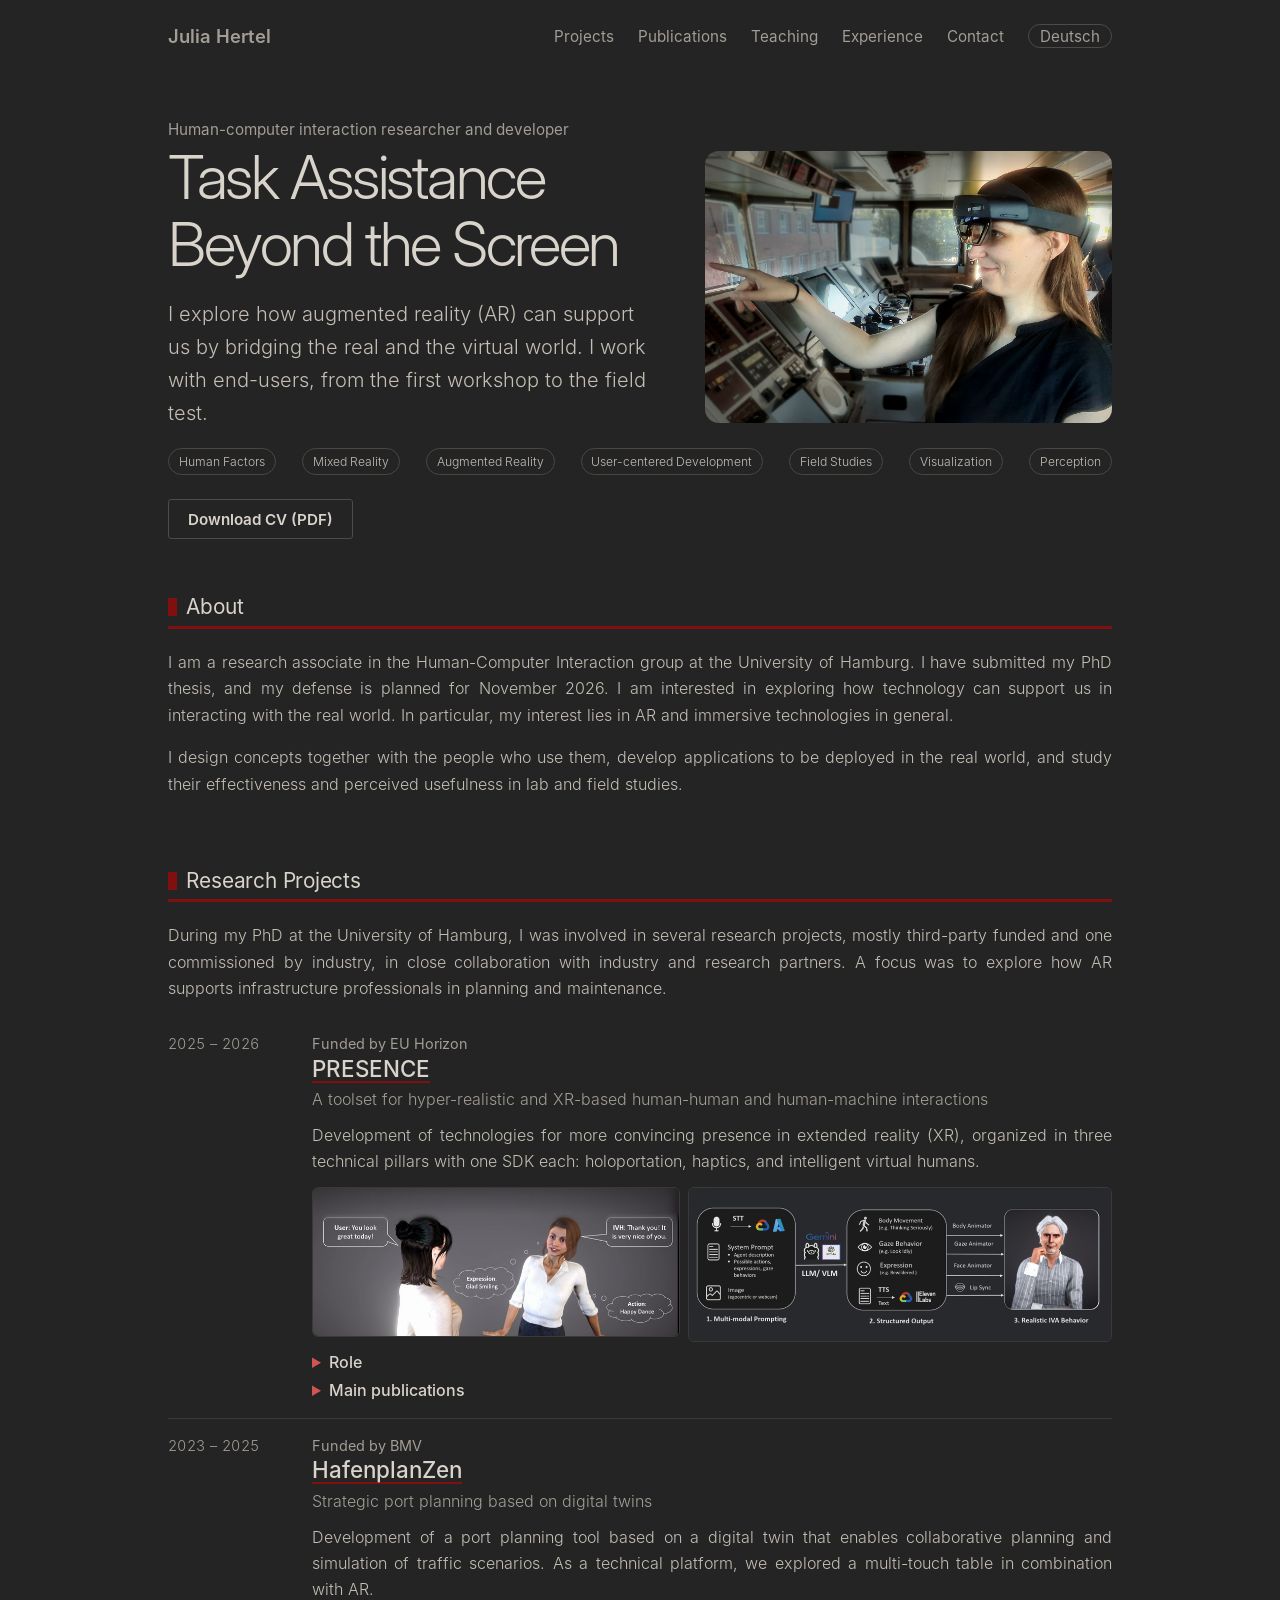
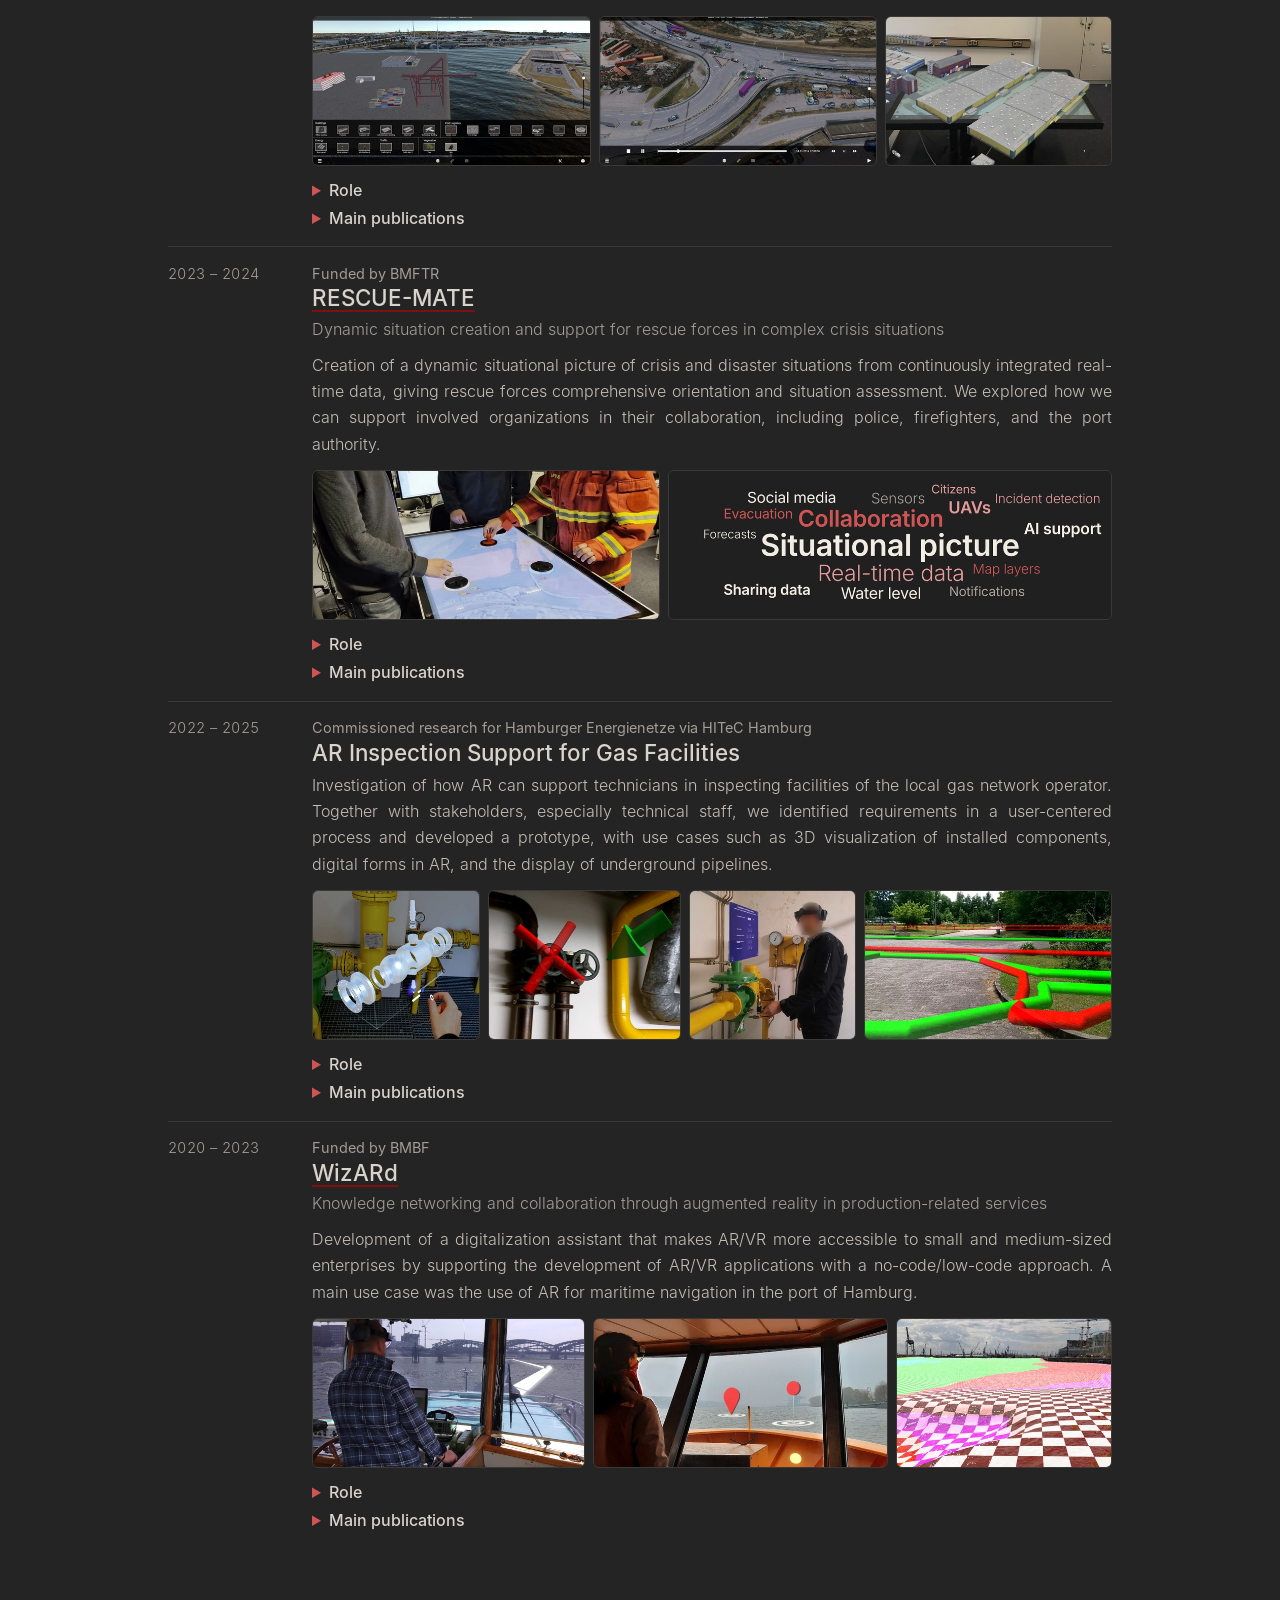
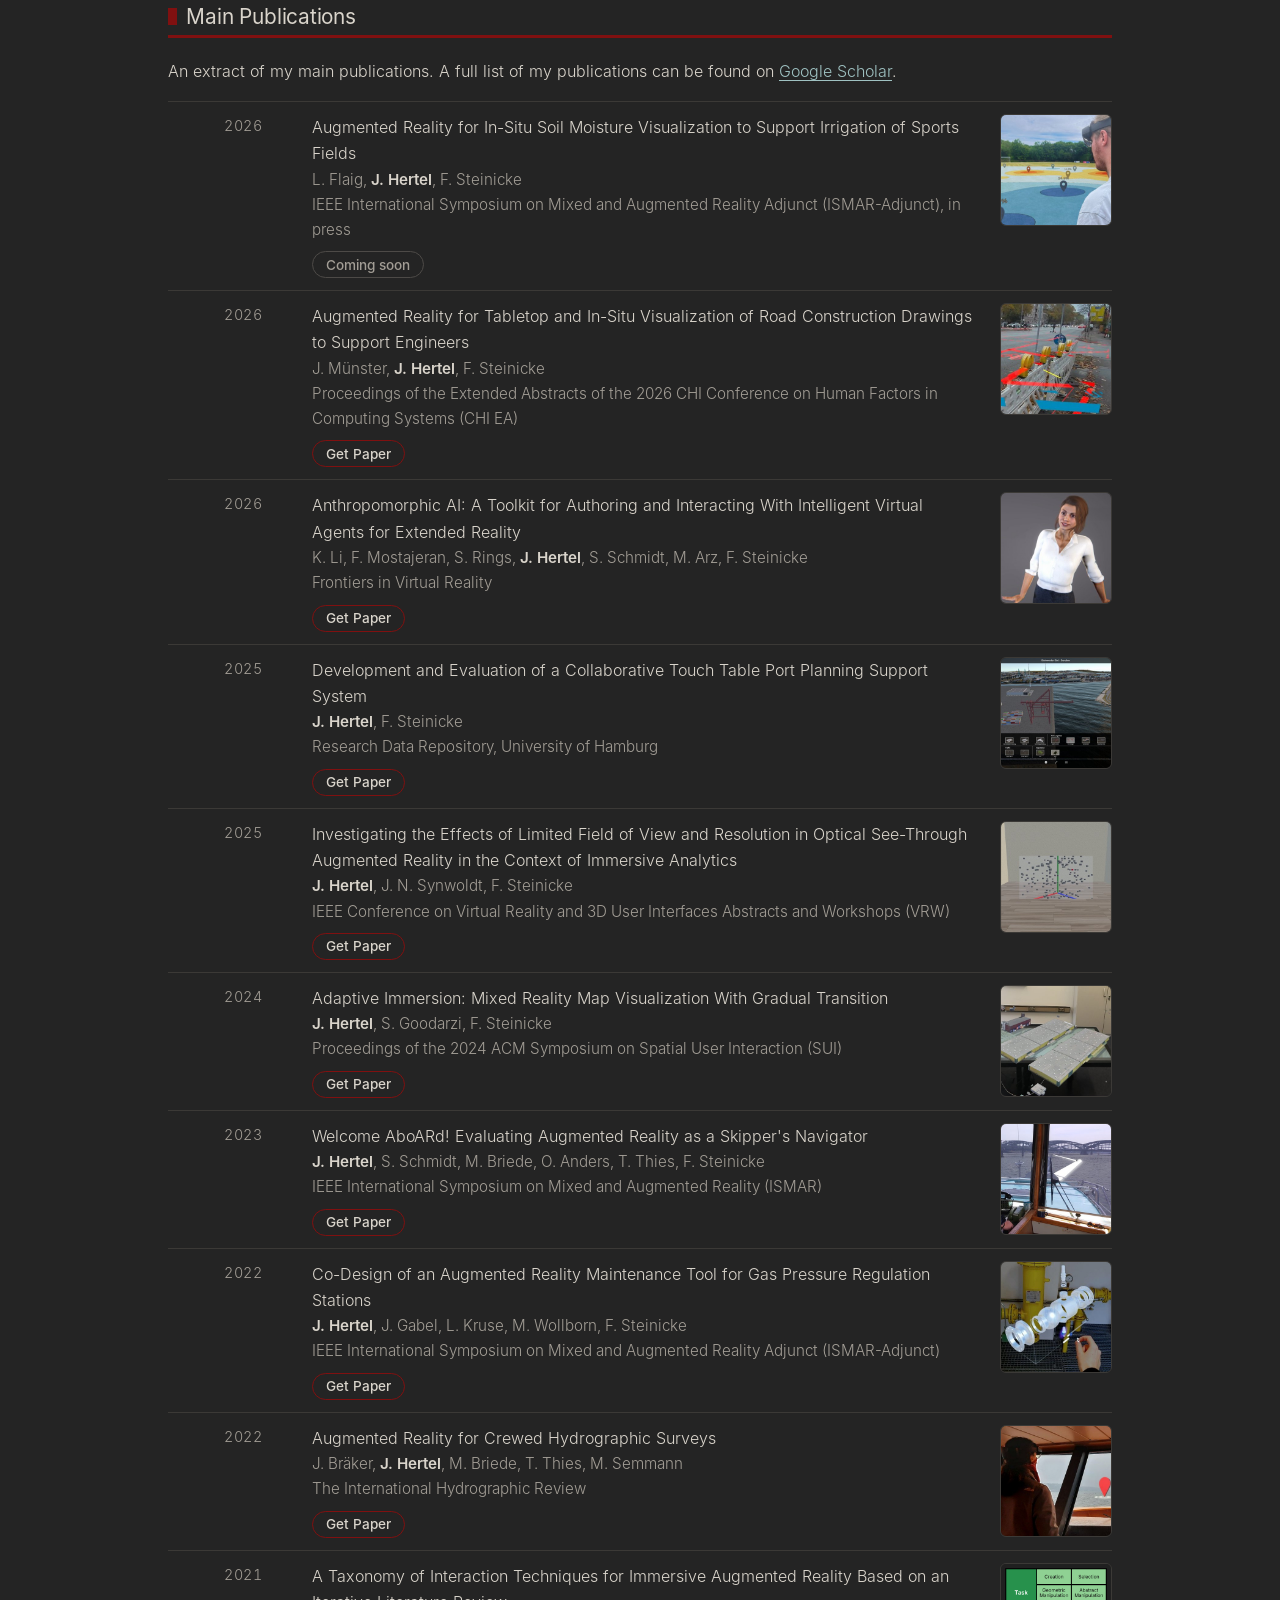
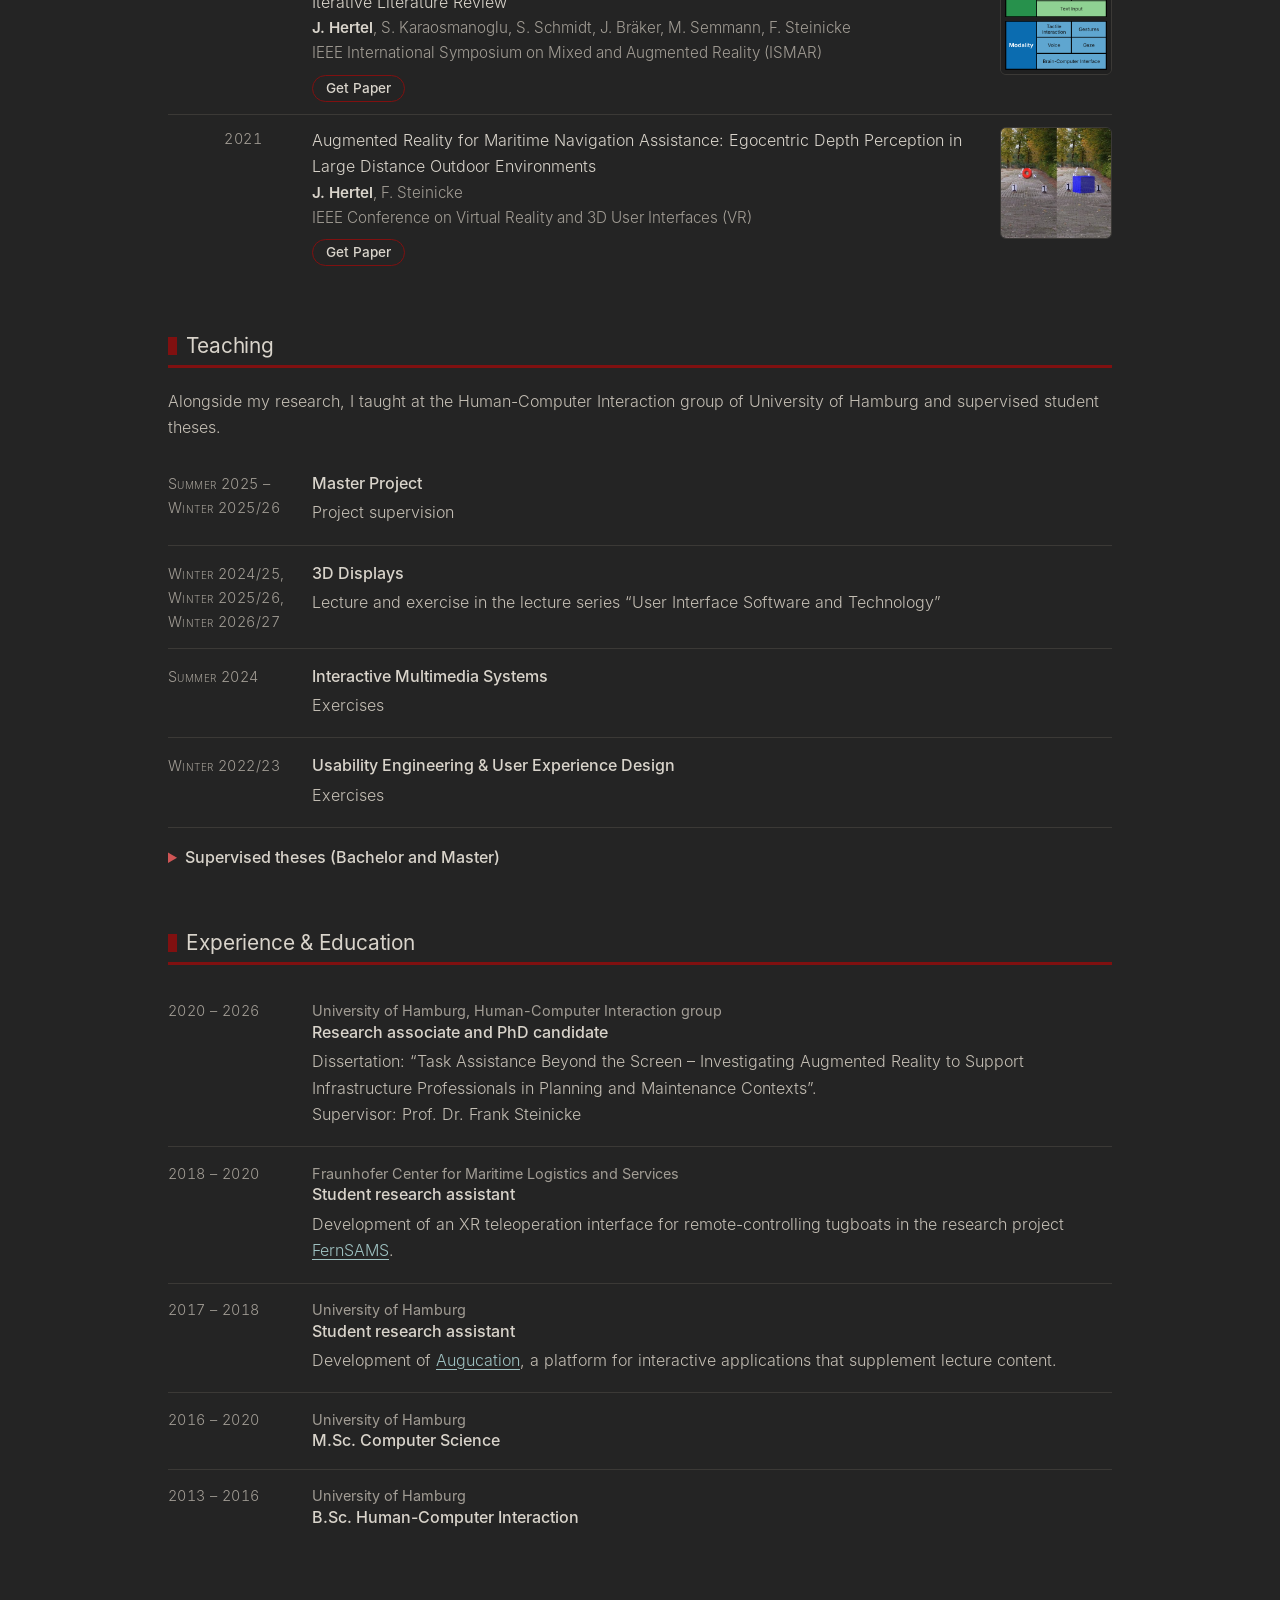
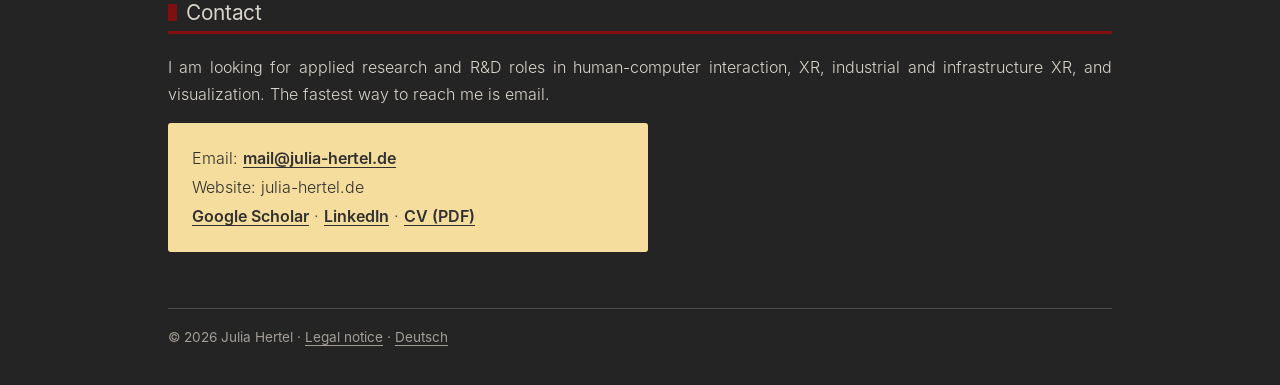
==== commit b4bcb8f4: "Update content and layout Co-Authored-By: Claude Sonnet 5.5 <noreply@anthropic.com> Claude-Session: " ====
--- a/index.html
+++ b/index.html
@@ -19,10 +19,10 @@
 <header class="top"><a class="brand" href="">Julia Hertel</a><a href="#projects">Projects</a><a href="#publications">Publications</a><a href="#teaching">Teaching</a><a href="#background">Experience</a><a href="#contact">Contact</a><a class="lang" href="de/index.html" hreflang="de" lang="de">Deutsch</a></header>
 <main id="main">
 <div class="hero"><p class="who">Human-computer interaction researcher and developer</p><div class="hd"><h1>Task Assistance Beyond the Screen</h1><p class="sub">I explore how augmented reality (AR) can support us by bridging the real and the virtual world. I work with end-users, from the first workshop to the field test.</p></div>
-<ul class="kw" aria-label="Keywords"><li>Human-Computer Interaction</li><li>Mixed Reality</li><li>Augmented Reality</li><li>User-centered Development</li><li>Field Studies</li><li>Visualization</li><li>Perception</li></ul>
+<ul class="kw" aria-label="Keywords"><li>Human Factors</li><li>Mixed Reality</li><li>Augmented Reality</li><li>User-centered Development</li><li>Field Studies</li><li>Visualization</li><li>Perception</li></ul>
 <div class="cta"><a class="btn ghost" href="Julia-Hertel-CV.pdf" target="_blank" rel="noopener">Download CV (PDF)</a></div>
 <img class="photo hero-photo" src="assets/img/julia-hertel-ar-on-ship.jpg" alt="Julia Hertel testing an AR headset on the bridge of a ship" width="1500" height="1000"></div>
-<section id="about"><h2>About</h2><p class="intro">I am a research associate in the Human-Computer Interaction group at the University of Hamburg. I have submitted my PhD thesis, and my defense is planned for November 2026. I am interested in exploring how technology can support us in interacting with the real world. In particular, my interest lies in AR and immersive technologies in general.</p><p class="intro">I design concepts together with the people who use them, develop applications to be deployed in the real world, and study their effectiveness and perceived usefulness in field studies.</p></section>
+<section id="about"><h2>About</h2><p class="intro">I am a research associate in the Human-Computer Interaction group at the University of Hamburg. I have submitted my PhD thesis, and my defense is planned for November 2026. I am interested in exploring how technology can support us in interacting with the real world. In particular, my interest lies in AR and immersive technologies in general.</p><p class="intro">I design concepts together with the people who use them, develop applications to be deployed in the real world, and study their effectiveness and perceived usefulness in lab and field studies.</p></section>
 <section id="projects"><h2>Research Projects</h2><p class="intro">During my PhD at the University of Hamburg, I was involved in several research projects, mostly third-party funded and one commissioned by industry, in close collaboration with industry and research partners. A focus was to explore how AR supports infrastructure professionals in planning and maintenance.</p>
 <article class="ev proj"><div class="when">2025 – 2026</div><div><div class="org">Funded by EU Horizon</div><h3><a href="https://presence-xr.eu/" target="_blank" rel="noopener">PRESENCE</a></h3><p class="subt">A toolset for hyper-realistic and XR-based human-human and human-machine interactions</p><p>Development of technologies for more convincing presence in extended reality (XR), organized in three technical pillars with one SDK each: holoportation, haptics, and intelligent virtual humans.</p><div class="pimgs"><figure style="flex:2.403 1 0%"><img src="assets/img/web/proj-presence-1.jpg" alt="An intelligent virtual human reacts to a user with an expression and an action." loading="lazy" width="721" height="300"></figure><figure style="flex:2.770 1 0%"><a href="assets/img/web/proj-presence-architecture-full.png" target="_blank" rel="noopener"><img src="assets/img/web/proj-presence-2.png" alt="System architecture: multi-modal prompting, structured output and the resulting behavior of an intelligent virtual human." loading="lazy" width="831" height="300"></a></figure></div>
 <details class="role"><summary>Role</summary><ul><li>Co-leading the technical committee</li><li>Co-leading the technical pillar on intelligent virtual humans, developing an open-source Unity SDK</li><li>Conducting the user-centered evaluation of all technical pillars</li></ul></details>
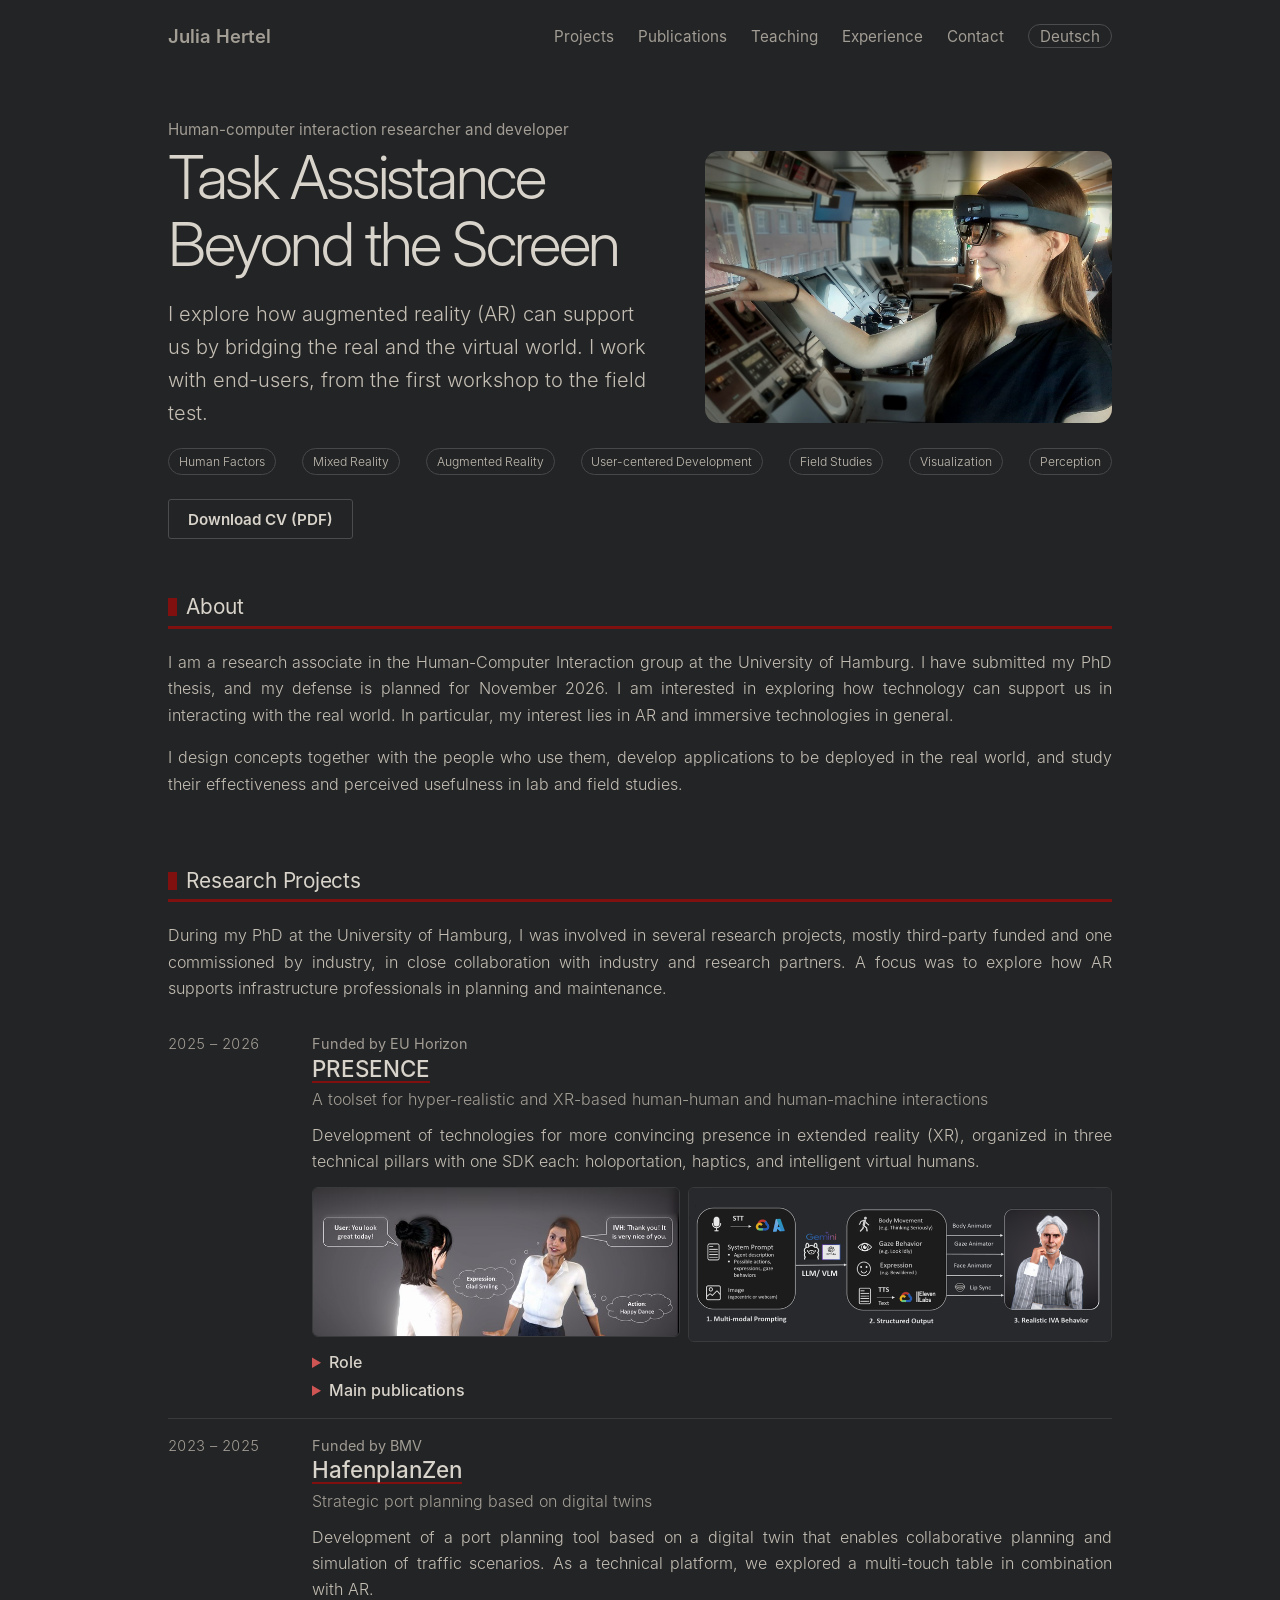
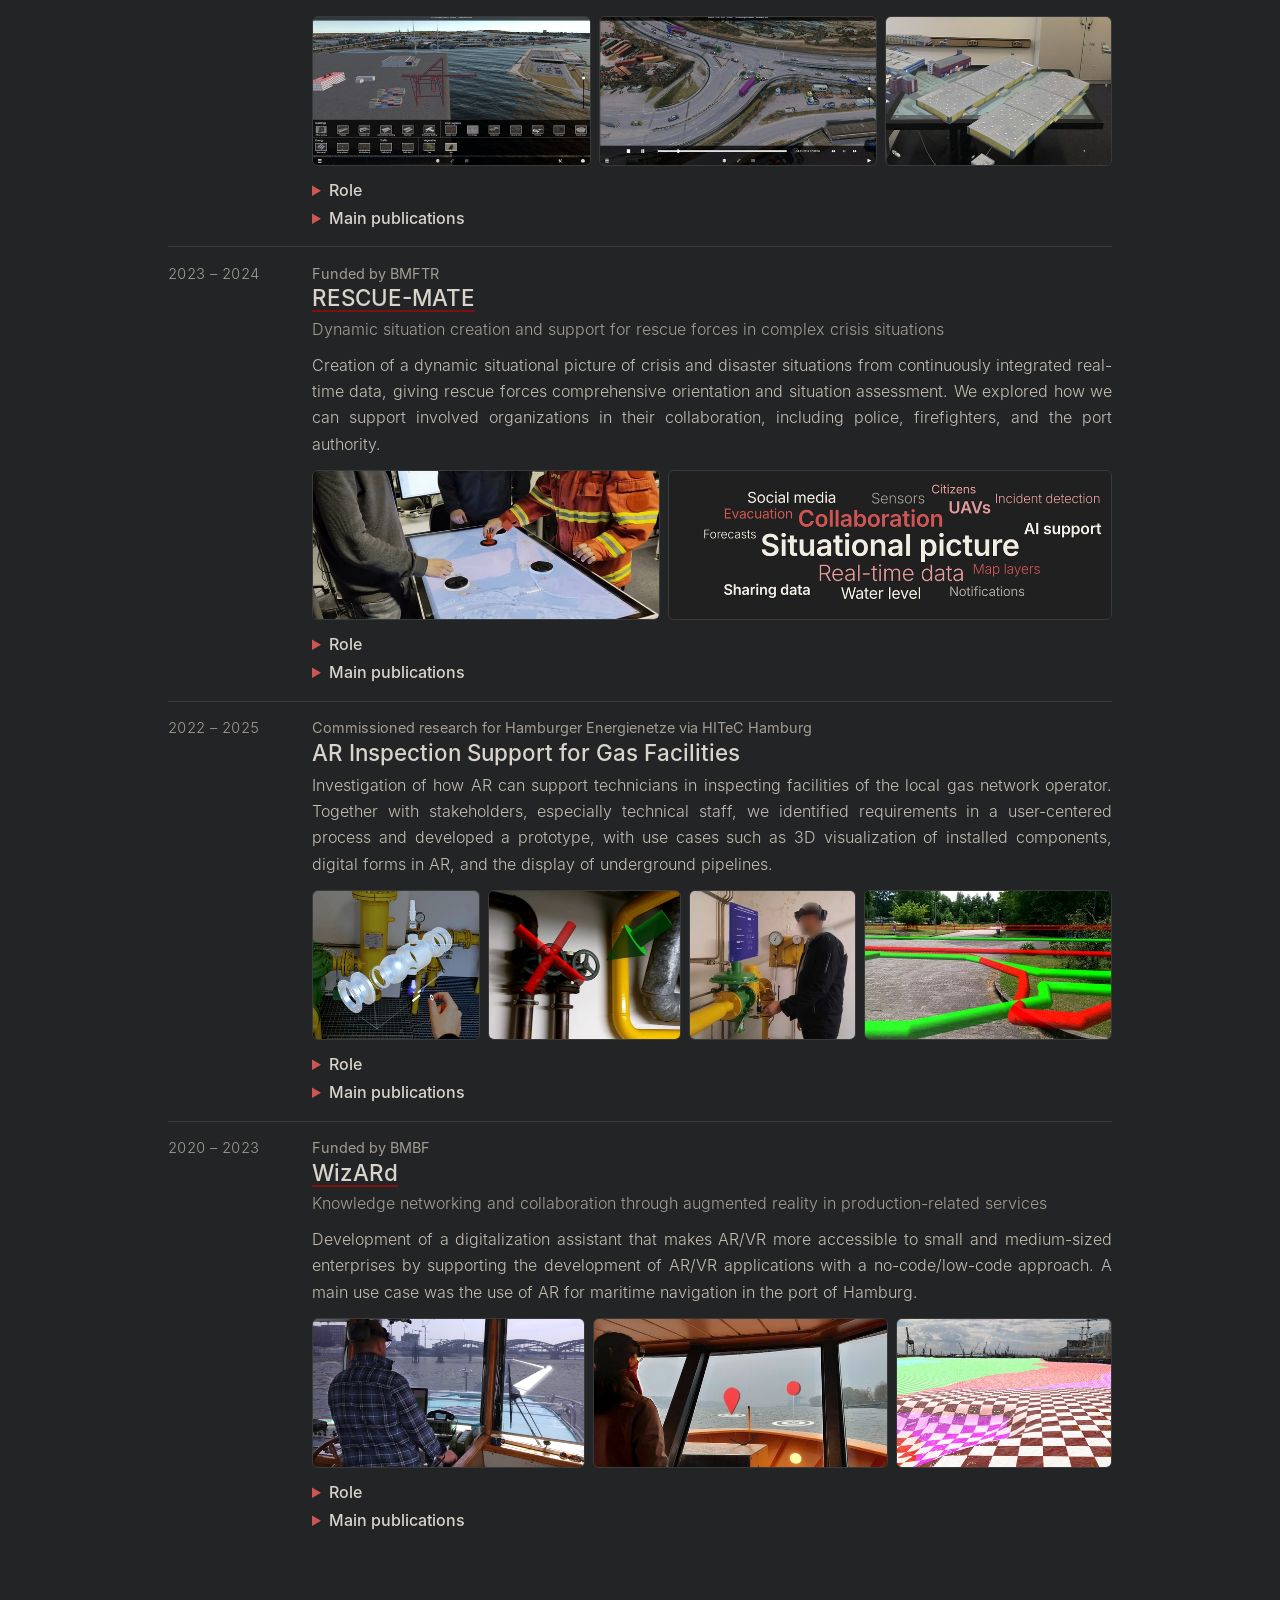
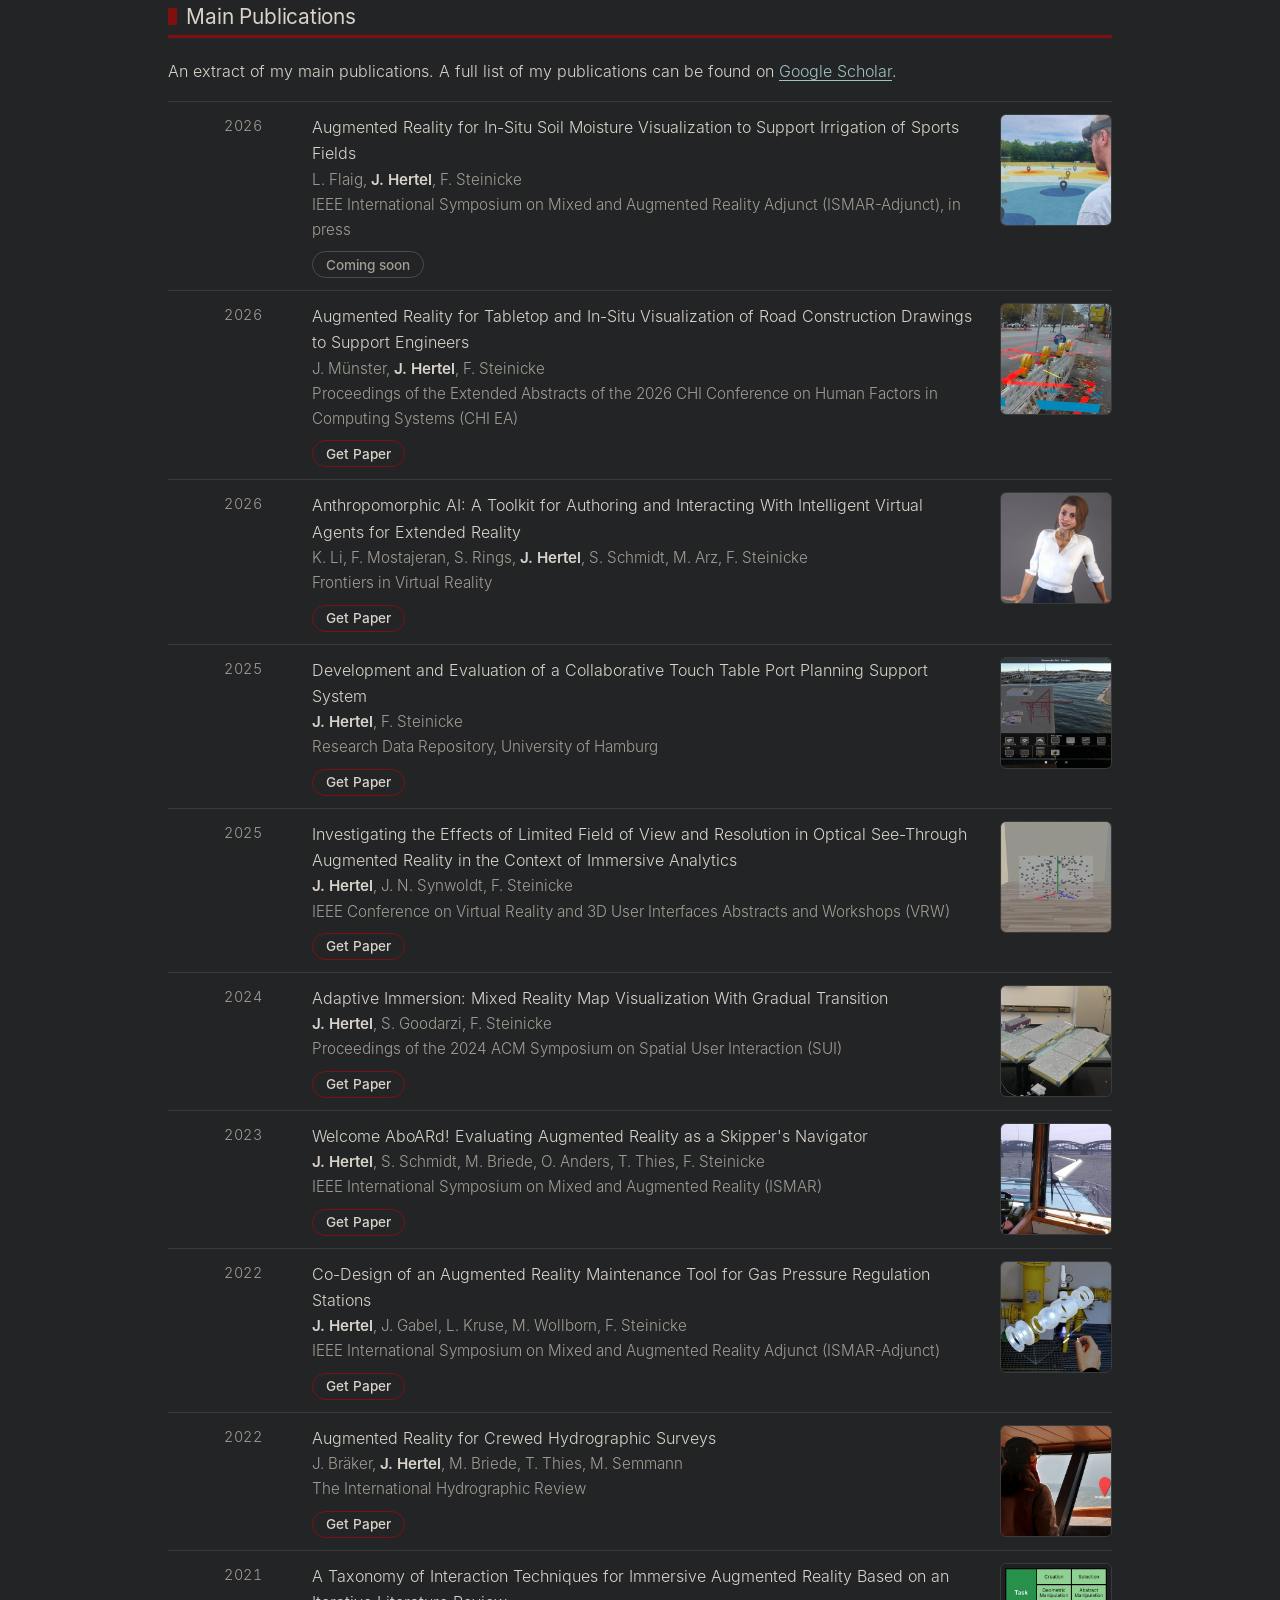
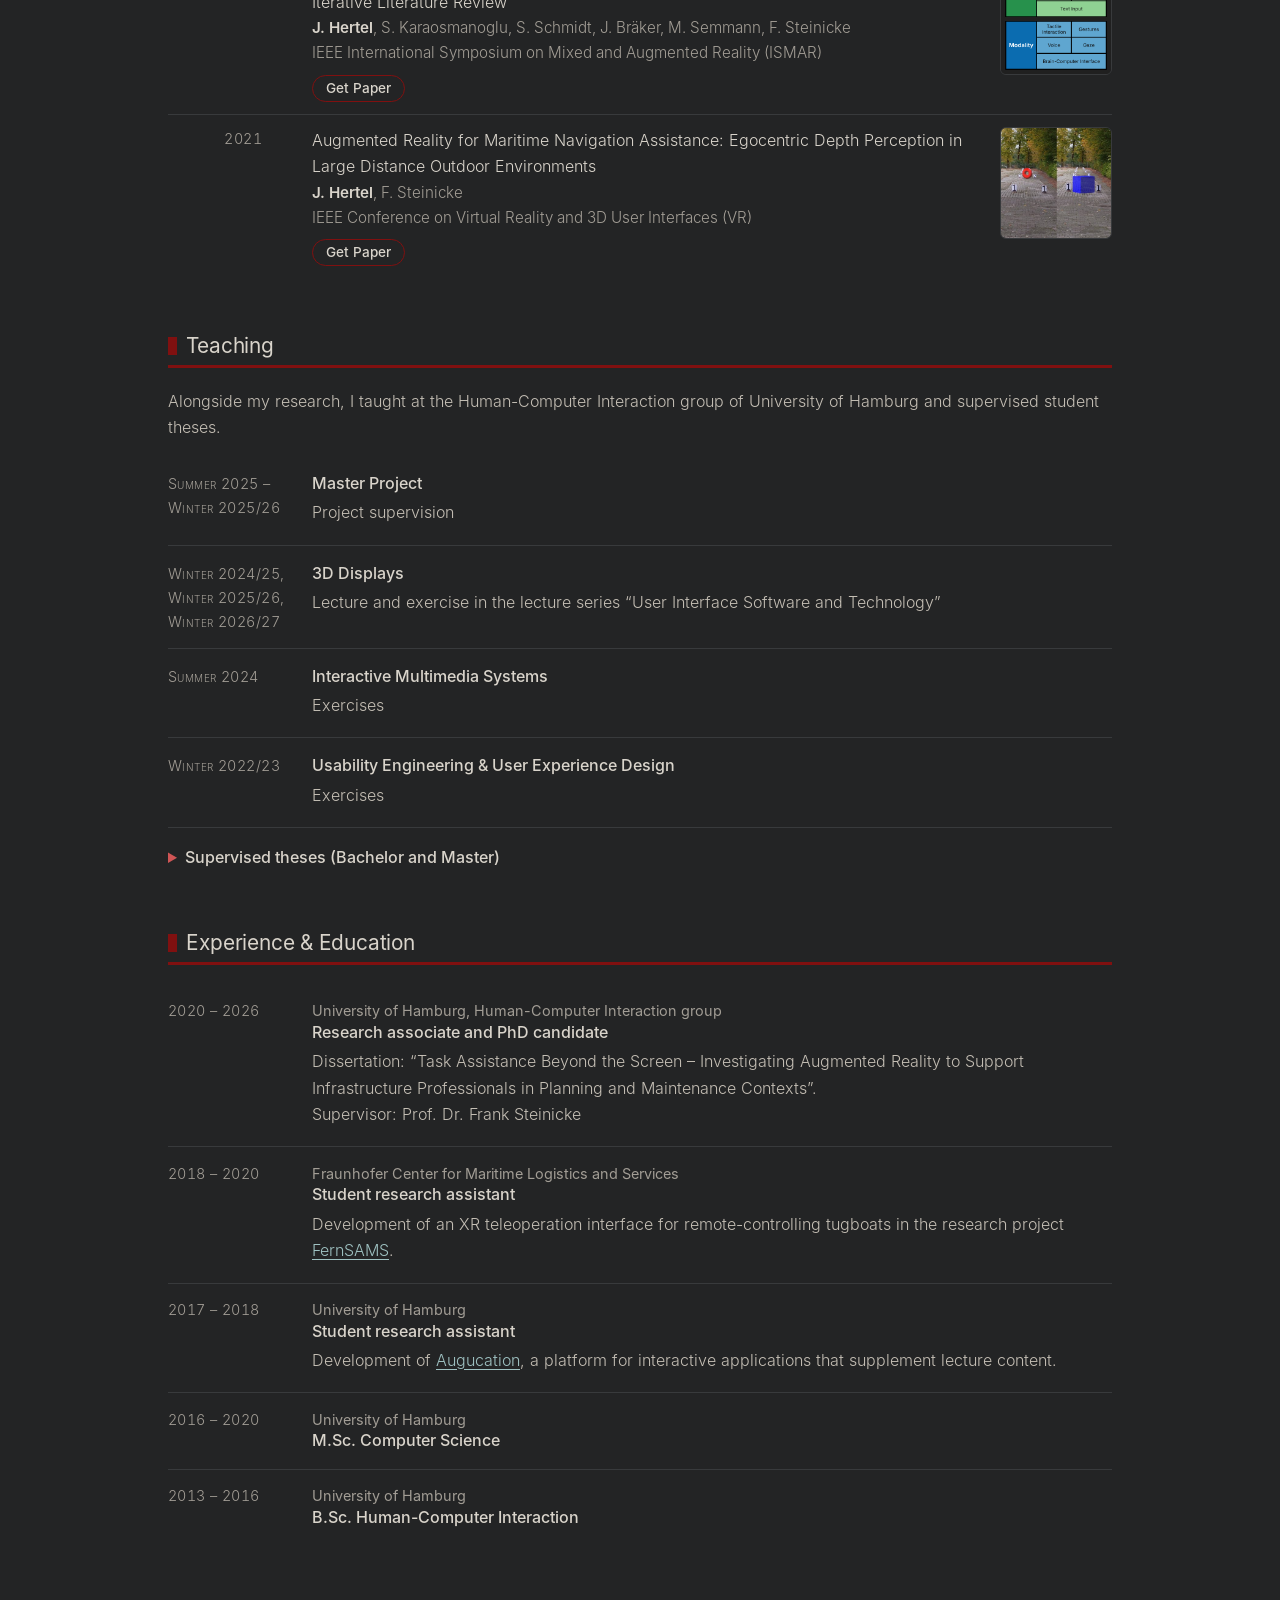
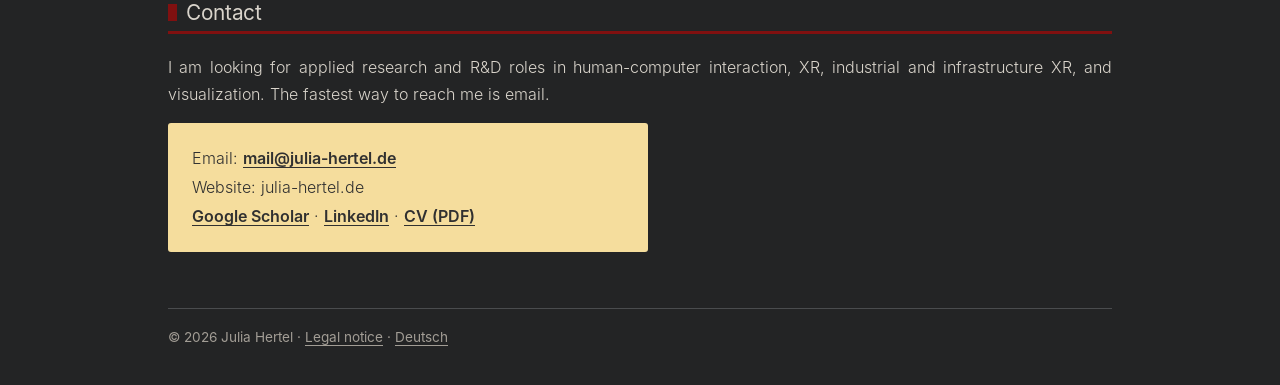
==== commit 5e10438a: "Update content and layout Co-Authored-By: Claude Sonnet 5.5 <noreply@anthropic.com> Claude-Session: " ====
--- a/index.html
+++ b/index.html
@@ -5,7 +5,7 @@
 <meta name="viewport" content="width=device-width, initial-scale=1">
 <title>Julia Hertel</title>
 <meta name="description" content="Julia Hertel, human-computer interaction researcher. Exploring how augmented reality (AR) bridges the real and the virtual world: projects with industry partners, publications and contact.">
-<meta name="theme-color" content="#242424">
+<meta name="theme-color" content="#232425">
 <meta property="og:title" content="Julia Hertel – Augmented reality research"><meta property="og:description" content="Julia Hertel, human-computer interaction researcher. Exploring how augmented reality (AR) bridges the real and the virtual world: projects with industry partners, publications and contact."><meta property="og:type" content="website"><meta property="og:url" content="https://julia-hertel.de/">
 <link rel="canonical" href="https://julia-hertel.de/">
 <link rel="alternate" hreflang="en" href="https://julia-hertel.de/"><link rel="alternate" hreflang="de" href="https://julia-hertel.de/de/"><link rel="alternate" hreflang="x-default" href="https://julia-hertel.de/">
--- a/assets/style.css
+++ b/assets/style.css
@@ -8,7 +8,7 @@
 
 /* Palette taken from the CV (tccv.cls): ink #303030, claret #801010, slate #506060, straw #F5DD9D */
 :root{
-  --bg:#242424; --panel:#2b2b2b; --ink:#d9d4cb; --muted:#a29d95; --line:#4d4a47;
+  --bg:#232425; --panel:#2a2b2c; --ink:#d9d4cb; --muted:#a29d95; --line:#4a4c4e;
   --claret:#e39a9a; --straw:#f5dd9d; --straw-ink:#303030; --link:#9fc2c2;
   --serif:"Inter",system-ui,-apple-system,"Segoe UI",Roboto,sans-serif;
   --sans:"Inter",system-ui,-apple-system,"Segoe UI",Roboto,sans-serif;
@@ -54,7 +54,7 @@
 p{max-width:none}
 
 /* CV-like entries */
-.ev{display:grid;grid-template-columns:8.5rem 1fr;gap:1.5rem;padding:.9rem 0;border-bottom:1px solid #3b3936}
+.ev{display:grid;grid-template-columns:8.5rem 1fr;gap:1.5rem;padding:.9rem 0;border-bottom:1px solid #383a3c}
 .ev:last-child{border-bottom:0}
 .when{text-align:right;font-variant:small-caps;color:var(--muted);letter-spacing:.03em;padding-top:.25rem}
 .org{font:400 .9rem var(--sans);color:var(--muted)}
@@ -74,7 +74,7 @@
 .filters button{font:.9rem var(--sans);background:none;border:1px solid var(--line);color:var(--muted);padding:.25rem .9rem;border-radius:99px;cursor:pointer}
 .filters button[aria-pressed="true"]{background:var(--straw);border-color:var(--straw);color:var(--straw-ink)}
 .pubs{list-style:none;margin:0;padding:0}
-.pub{display:grid;grid-template-columns:4rem 1fr;gap:1rem;padding:.75rem 0;border-top:1px solid #3b3936}
+.pub{display:grid;grid-template-columns:4rem 1fr;gap:1rem;padding:.75rem 0;border-top:1px solid #383a3c}
 .pub[hidden]{display:none}
 .pub .y{color:var(--muted);text-align:right;font-variant:small-caps}
 .pub .t{margin:0}
@@ -193,18 +193,18 @@
 /* Uniform image strip: same height in every project card, quiet look */
 .pimgs{gap:8px;margin:.8rem 0 .9rem}
 .pimgs figure{height:150px}
-.pimgs img{height:100%;object-fit:cover;border-radius:6px;border:1px solid #3b3936}
+.pimgs img{height:100%;object-fit:cover;border-radius:6px;border:1px solid #383a3c}
 @media (max-width:560px){.pimgs{gap:5px}.pimgs figure{height:auto}.pimgs img{height:auto;border-radius:4px}}
 
 /* Publication thumbnails (square, right of the text) */
 .pub.has-thumb{grid-template-columns:4rem 1fr 112px;align-items:start}
-.pthumb{width:112px;height:112px;object-fit:cover;border-radius:6px;border:1px solid #3b3936;display:block}
+.pthumb{width:112px;height:112px;object-fit:cover;border-radius:6px;border:1px solid #383a3c;display:block}
 @media (max-width:760px){.pub.has-thumb{grid-template-columns:1fr 88px;gap:0 .8rem}.pub.has-thumb .y{grid-column:1/-1;text-align:left}.pthumb{width:88px;height:88px}}
 
 /* teaching */
 details.theses{margin-top:1.2rem}
 .tlist{list-style:none;padding:0;margin:.8rem 0 0}
-.tlist li{display:grid;grid-template-columns:3.2rem 1fr;gap:.6rem;padding:.35rem 0;border-top:1px solid #3b3936}
+.tlist li{display:grid;grid-template-columns:3.2rem 1fr;gap:.6rem;padding:.35rem 0;border-top:1px solid #383a3c}
 .tlist .y{color:#a29d95;font-variant-numeric:tabular-nums}
 
 /* theses toggle = same look as the project toggles */
@@ -231,7 +231,7 @@
 /* hero keywords: one line across the full text width */
 .hero{grid-template-areas:"who who" "hd photo" "kw kw" "cta ."}
 .hero .kw{grid-area:kw;list-style:none;margin:1.6rem 0 0;padding:0;display:flex;flex-wrap:nowrap;justify-content:space-between;gap:.4rem}
-.hero .kw li{font:300 .82rem/1 var(--sans);color:#c4beb4;border:1px solid #4a4743;border-radius:99px;padding:.4rem .85rem;white-space:nowrap}
+.hero .kw li{font:300 .82rem/1 var(--sans);color:#c4beb4;border:1px solid #46484a;border-radius:99px;padding:.4rem .85rem;white-space:nowrap}
 @media (max-width:900px){.hero .kw{flex-wrap:wrap;justify-content:flex-start;gap:.4rem .45rem}}
 @media (max-width:760px){.hero{grid-template-areas:"who" "hd" "kw" "cta" "photo"}.hero .kw{margin:1.2rem 0 0}}
 
@@ -274,3 +274,9 @@
 @media (min-width:761px){
   .pub .y{text-align:right;padding-right:1.625rem}
 }
+
+/* medium widths: same photo height in both languages (reserve the room the longer German text needs) */
+@media (min-width:761px) and (max-width:1000px){.hero .hd{min-height:292px}}
+
+/* hero photo: when it has to be cropped, crop on the right only (keeps the pointing hand in view) */
+.hero .hero-photo{object-position:left center}
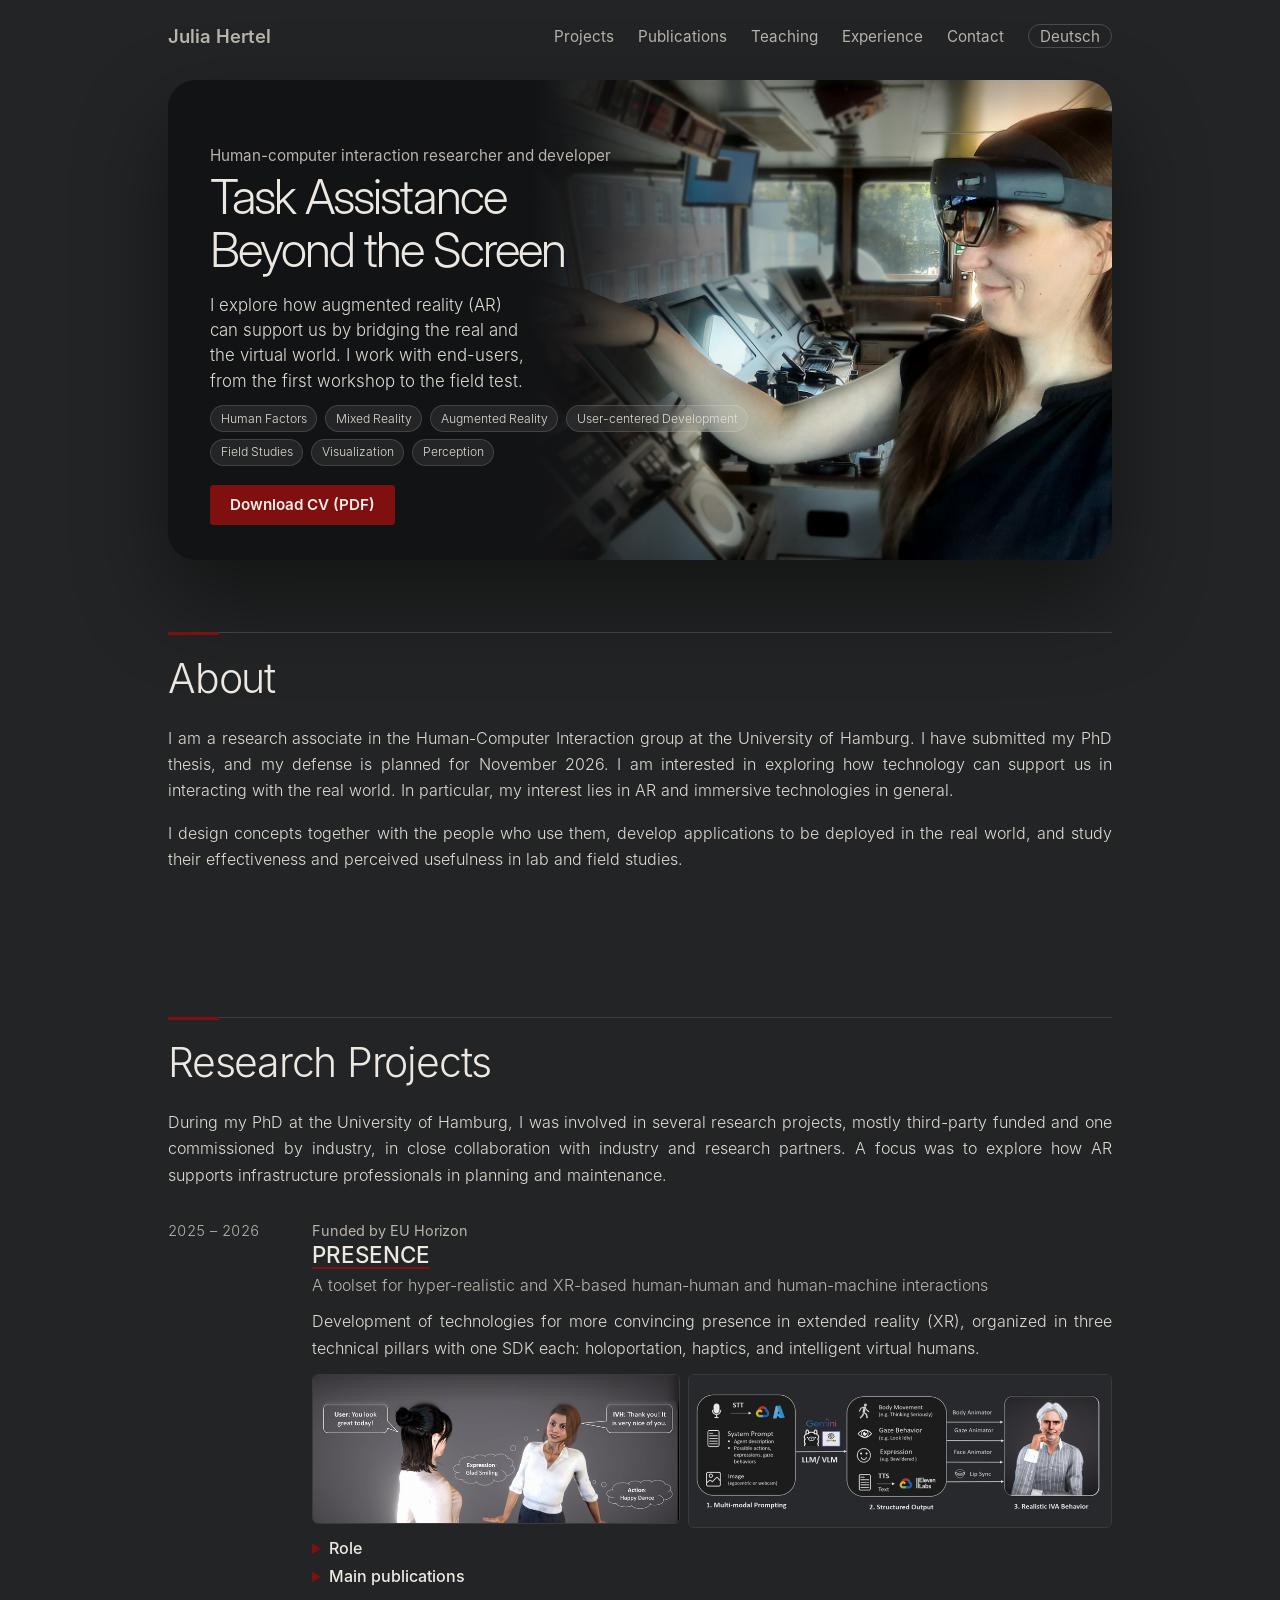
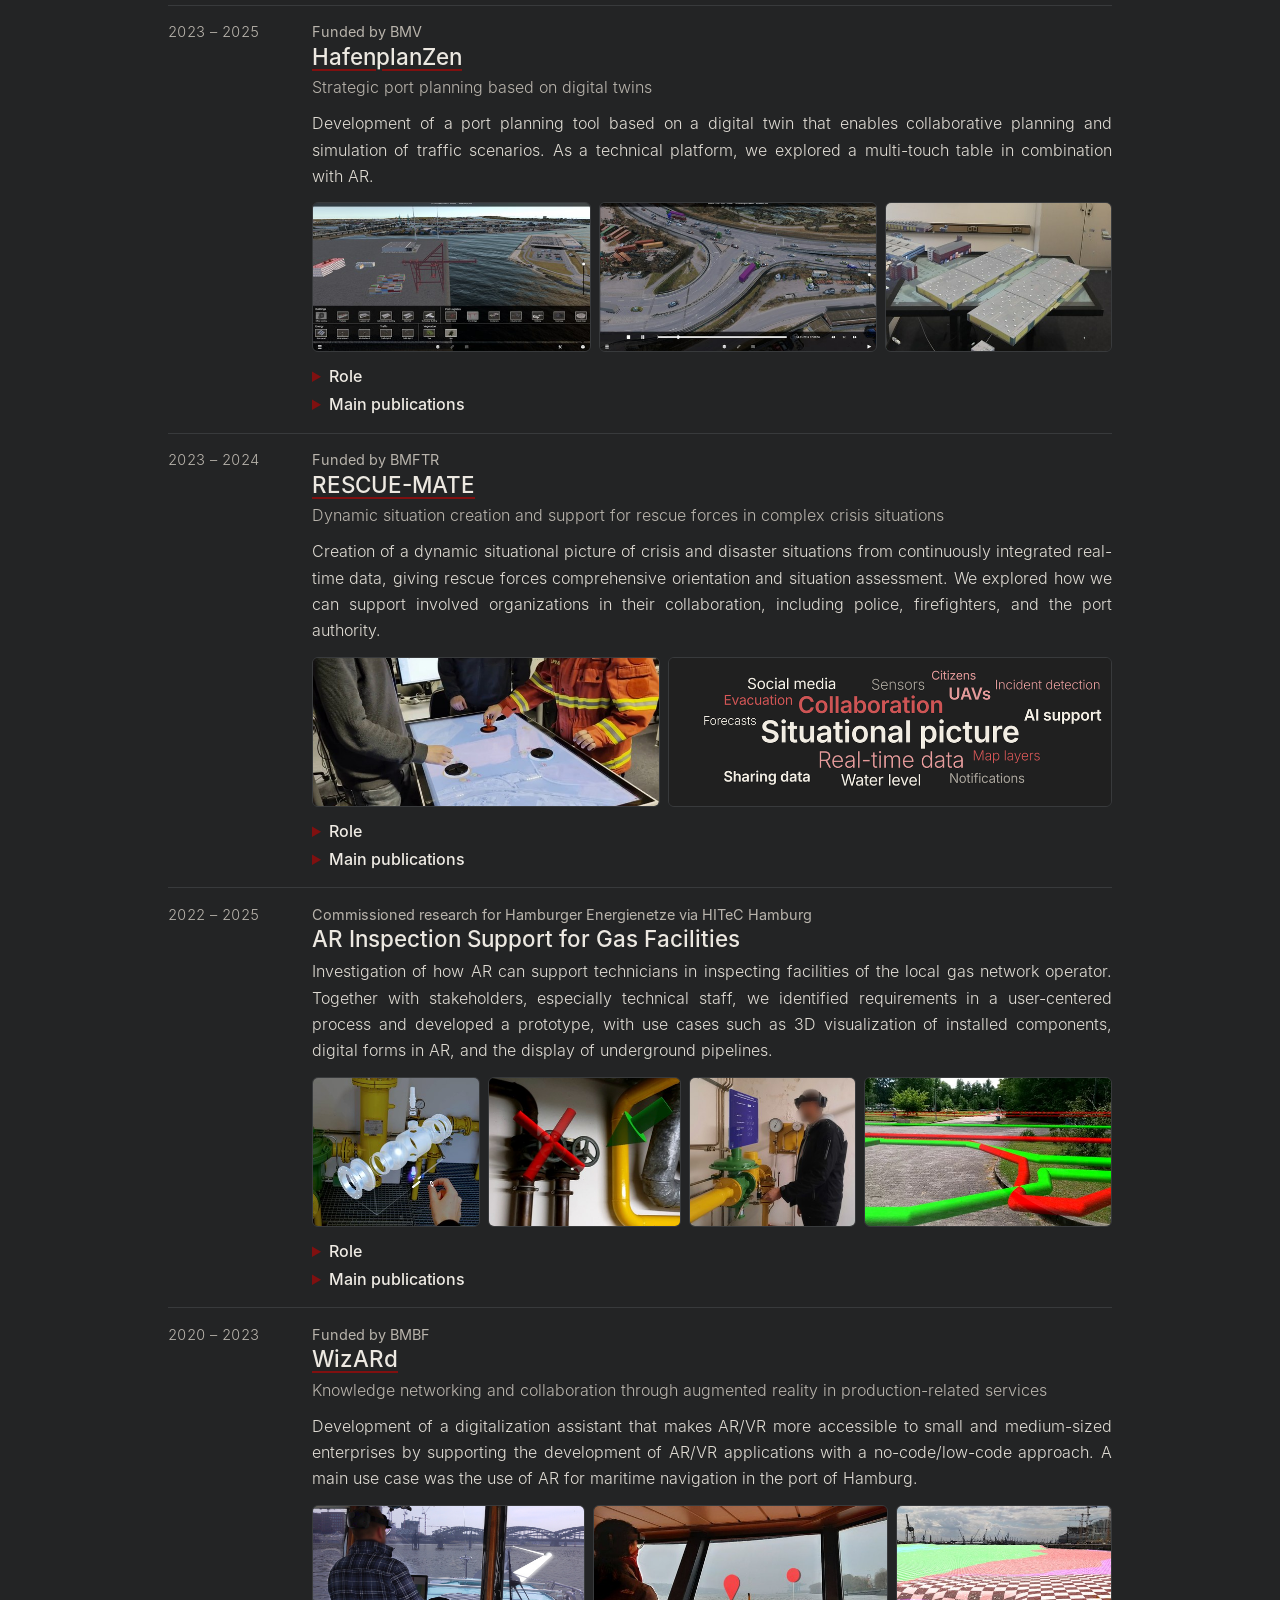
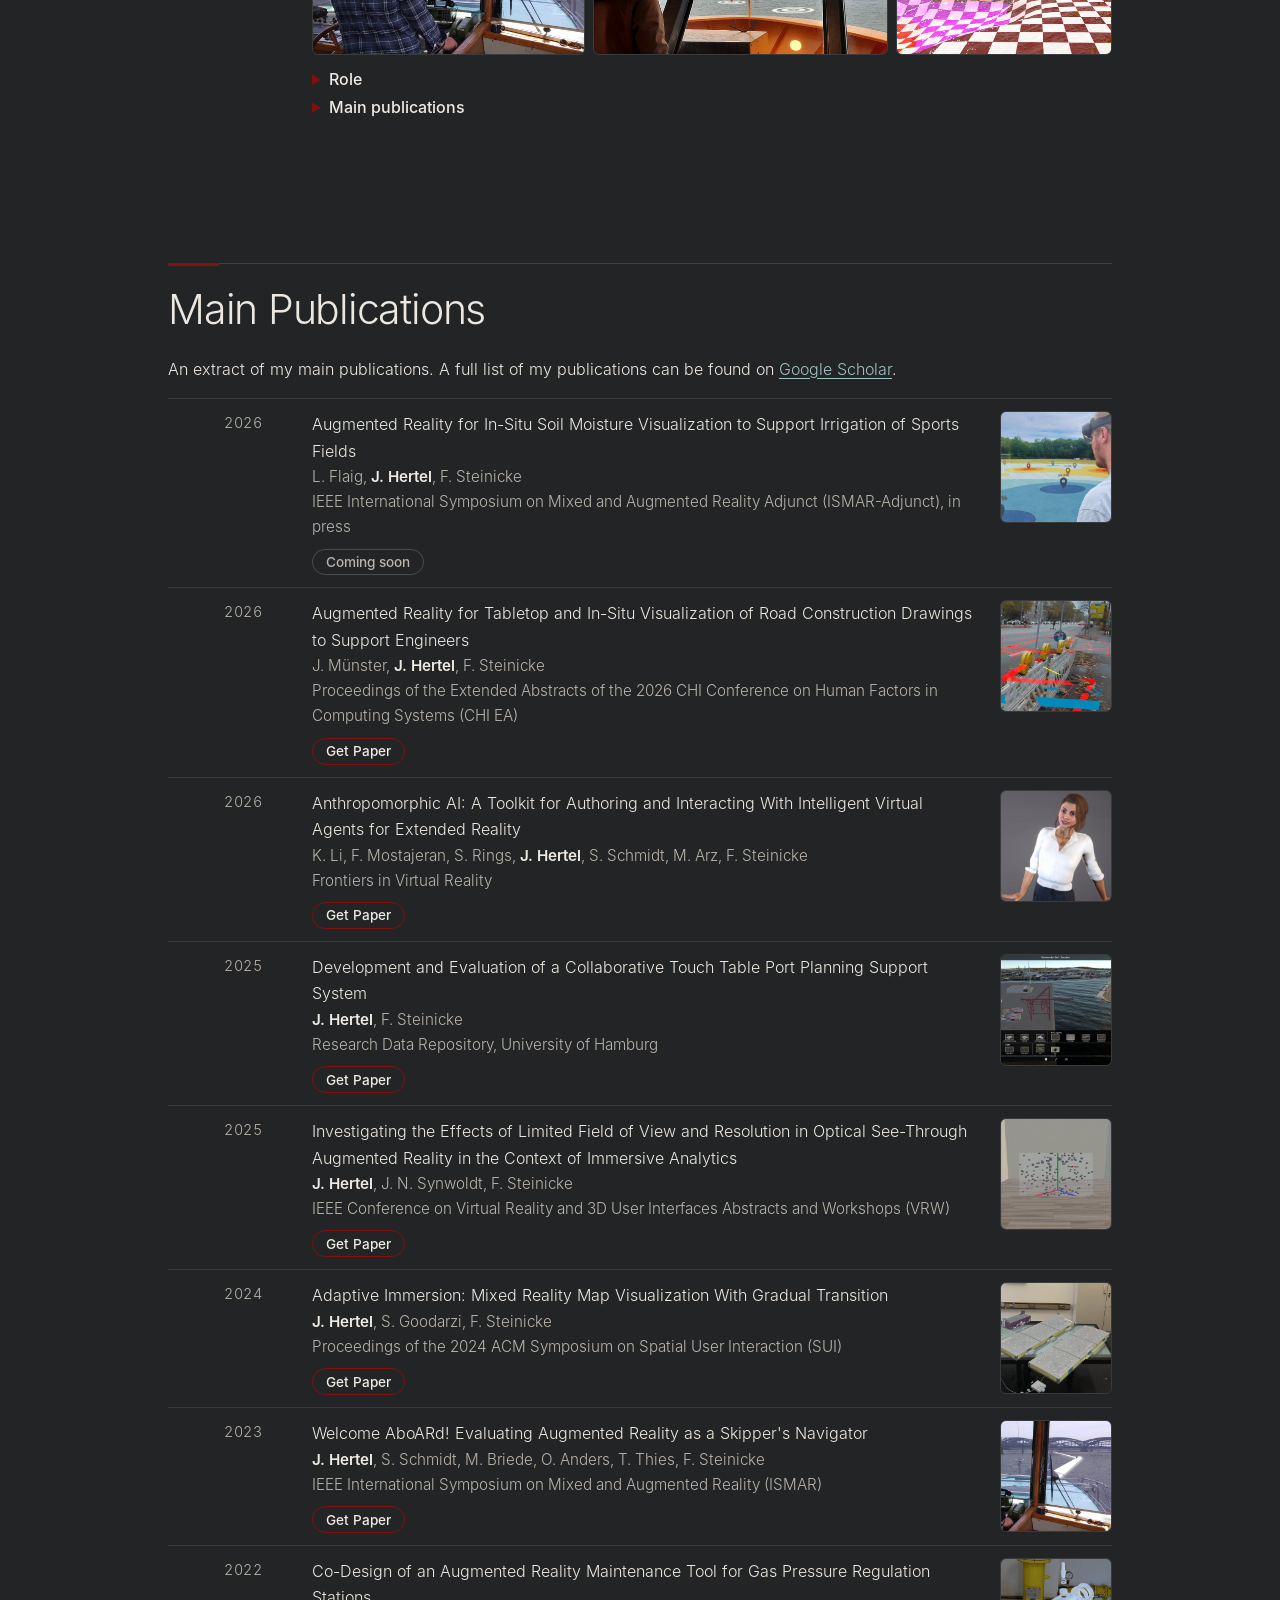
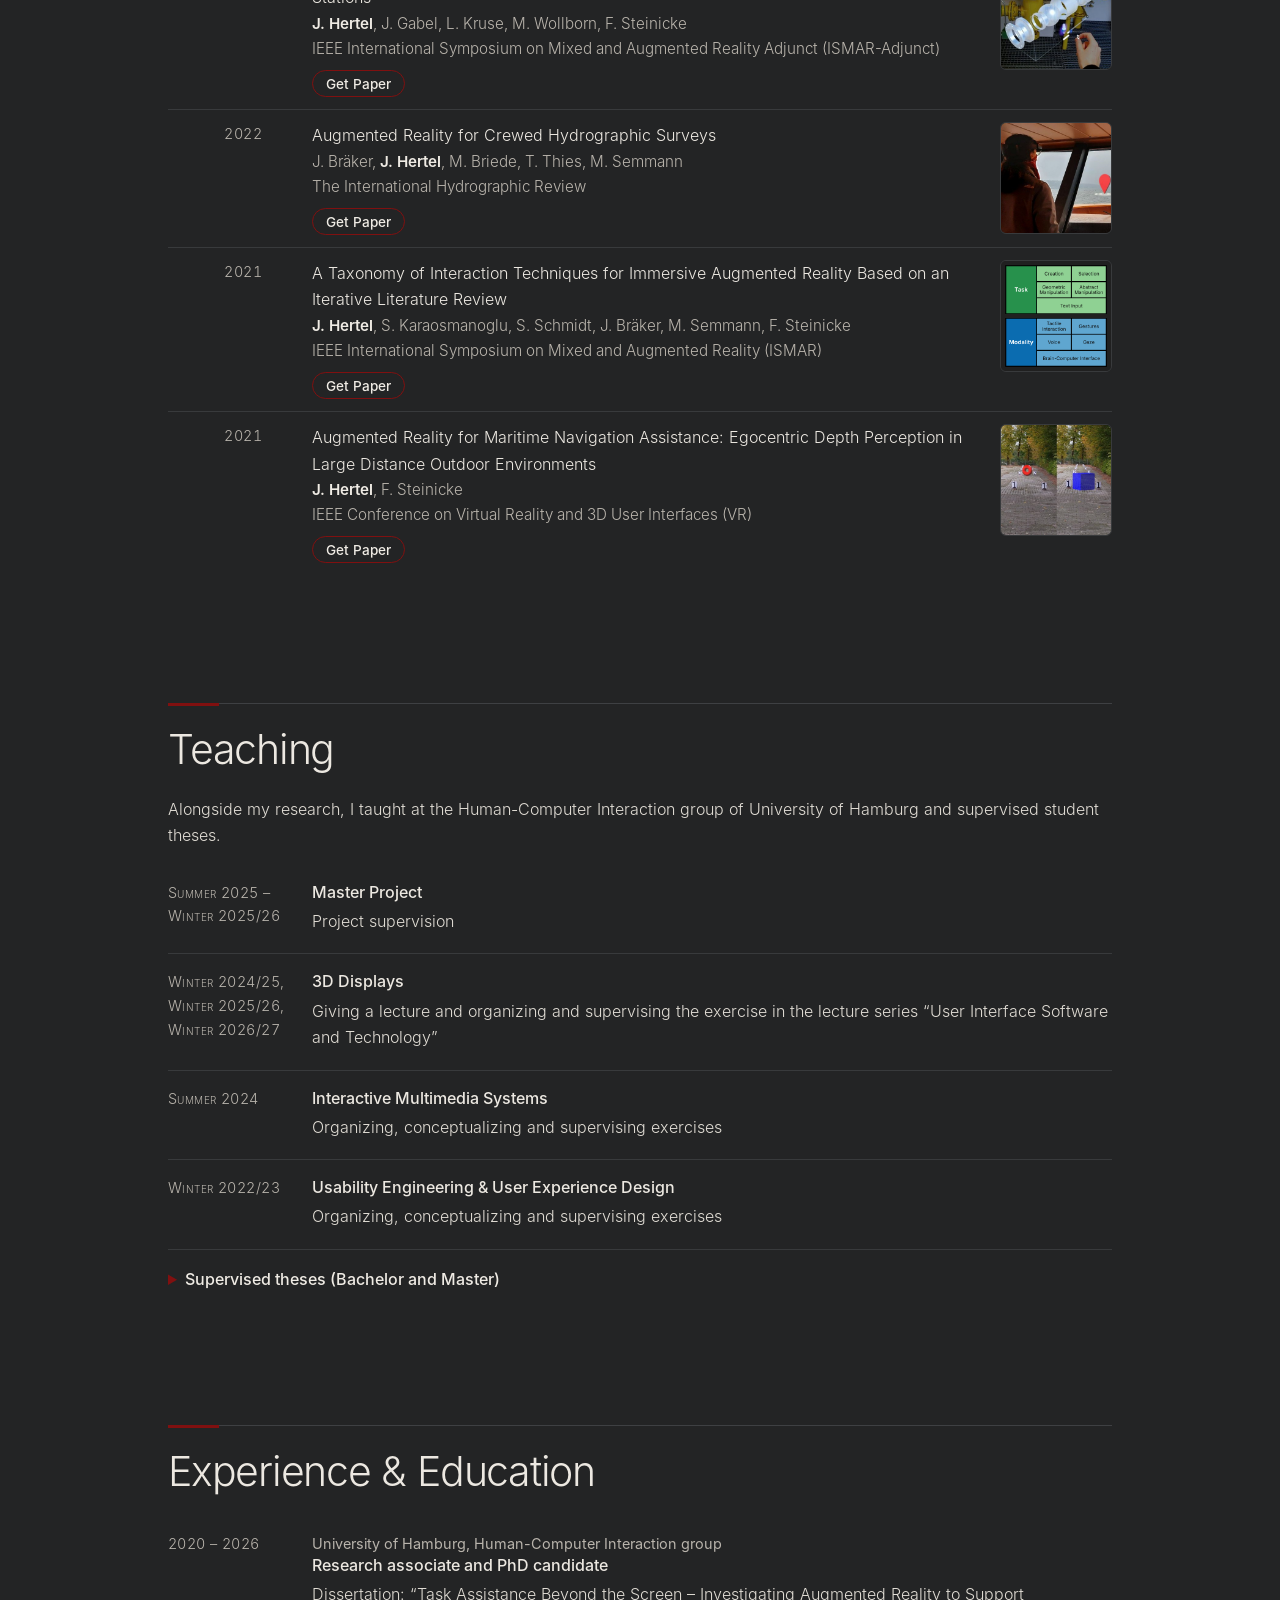
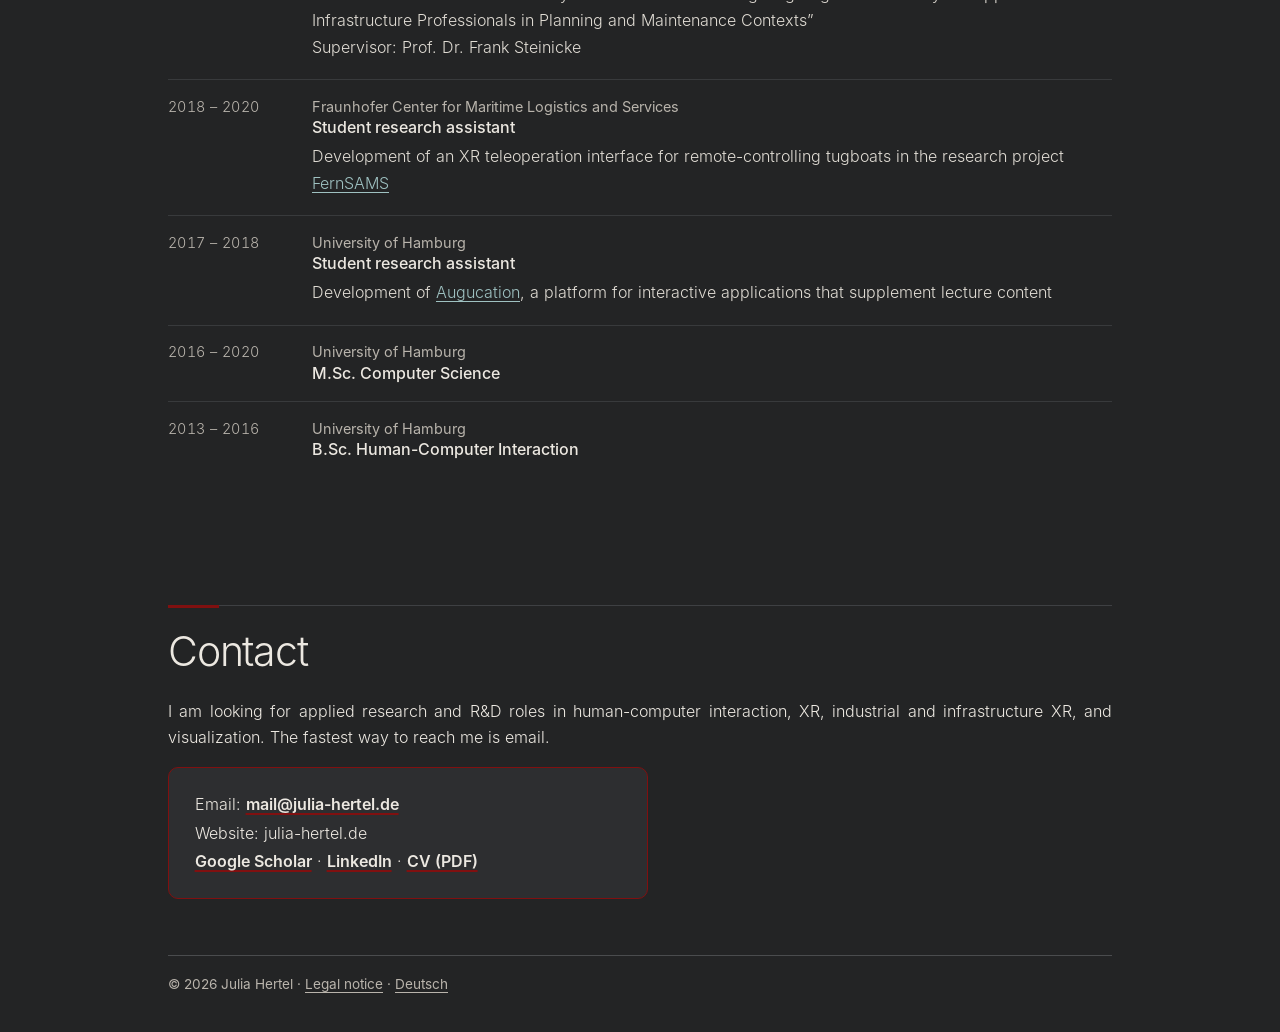
==== commit 70c54d26: "Update content Co-Authored-By: Claude Sonnet 5.5 <noreply@anthropic.com> Claude-Session: https://cla" ====
--- a/index.html
+++ b/index.html
@@ -28,16 +28,16 @@
 <details class="role"><summary>Role</summary><ul><li>Co-leading the technical committee</li><li>Co-leading the technical pillar on intelligent virtual humans, developing an open-source Unity SDK</li><li>Conducting the user-centered evaluation of all technical pillars</li></ul></details>
 <details><summary>Main publications</summary><div class="pd"><ul class="plist"><li><a href="#pub-2">Anthropomorphic AI: A Toolkit for Authoring and Interacting With Intelligent Virtual Agents for Extended Reality</a> (2026)</li></ul></div></details></div></article>
 <article class="ev proj"><div class="when">2023 – 2025</div><div><div class="org">Funded by BMV</div><h3><a href="https://www.innovativehafentechnologien.de/wp-content/uploads/2023/01/Projektsteckbrief_HafenplanZen_2022-12-21_ma.pdf" target="_blank" rel="noopener">HafenplanZen</a></h3><p class="subt">Strategic port planning based on digital twins</p><p>Development of a port planning tool based on a digital twin that enables collaborative planning and simulation of traffic scenarios. As a technical platform, we explored a multi-touch table in combination with AR.</p><div class="pimgs"><figure style="flex:1.820 1 0%"><img src="assets/img/web/proj-hafenplanzen-1.jpg" alt="Screenshot of the 3D port planning tool with the building menu." loading="lazy" width="546" height="300"></figure><figure style="flex:1.820 1 0%"><img src="assets/img/web/proj-hafenplanzen-2.jpg" alt="Simulation view of a container terminal from above, with traffic and playback controls." loading="lazy" width="546" height="300"></figure><figure style="flex:1.480 1 0%"><img src="assets/img/web/proj-hafenplanzen-3.jpg" alt="Port model shown on the touch table." loading="lazy" width="444" height="300"></figure></div>
-<details class="role"><summary>Role</summary><ul><li>Developing the port planning tool (3D visualization and interaction)</li><li>Conducting the user-centered evaluation</li></ul></details>
+<details class="role"><summary>Role</summary><ul><li>Leading the development of the port planning tool (3D visualization and interaction)</li><li>Conducting the user-centered evaluation</li></ul></details>
 <details><summary>Main publications</summary><div class="pd"><ul class="plist"><li><a href="#pub-3">Development and Evaluation of a Collaborative Touch Table Port Planning Support System</a> (2025)</li><li><a href="#pub-5">Adaptive Immersion: Mixed Reality Map Visualization With Gradual Transition</a> (2024)</li></ul></div></details></div></article>
 <article class="ev proj"><div class="when">2023 – 2024</div><div><div class="org">Funded by BMFTR</div><h3><a href="https://www.rescue-mate.de/" target="_blank" rel="noopener">RESCUE-MATE</a></h3><p class="subt">Dynamic situation creation and support for rescue forces in complex crisis situations</p><p>Creation of a dynamic situational picture of crisis and disaster situations from continuously integrated real-time data, giving rescue forces comprehensive orientation and situation assessment. We explored how we can support involved organizations in their collaboration, including police, firefighters, and the port authority.</p><div class="pimgs"><figure style="flex:2.270 1 0%"><img src="assets/img/web/proj-rescue-mate-1.jpg" alt="Rescue personnel using a touch table with a map." loading="lazy" width="681" height="300"></figure><figure style="flex:2.903 1 0%"><img src="assets/img/web/proj-rescue-mate-2-en-tile.png" alt="Word cloud of key themes from the requirement analysis: situational picture, real-time data, collaboration, sensors, UAVs, social media, AI support and more." loading="lazy" width="871" height="300"></figure></div>
 <details class="role"><summary>Role</summary><ul><li>Contributing to the research grant proposal</li><li>Leading the requirement analysis for the situational picture</li></ul></details>
 <details><summary>Main publications</summary><div class="pd"><ul class="plist"><li><a href="#pub-5">Adaptive Immersion: Mixed Reality Map Visualization With Gradual Transition</a> (2024)</li></ul></div></details></div></article>
 <article class="ev proj"><div class="when">2022 – 2025</div><div><div class="org">Commissioned research for <span lang="de">Hamburger Energienetze</span> via HITeC Hamburg</div><h3>AR Inspection Support for Gas Facilities</h3><p>Investigation of how AR can support technicians in inspecting facilities of the local gas network operator. Together with stakeholders, especially technical staff, we identified requirements in a user-centered process and developed a prototype, with use cases such as 3D visualization of installed components, digital forms in AR, and the display of underground pipelines.</p><div class="pimgs"><figure style="flex:1.100 1 0%"><img src="assets/img/web/proj-gas-2.jpg" alt="Exploded 3D view of a valve in AR, shown on the real gas installation." loading="lazy" width="330" height="300"></figure><figure style="flex:1.260 1 0%"><img src="assets/img/web/proj-gas-3.jpg" alt="AR hints on valves: a red cross marks the wrong valve, a green arrow points to the right pipe." loading="lazy" width="378" height="300"></figure><figure style="flex:1.090 1 0%"><img src="assets/img/web/proj-gas-1.jpg" alt="A technician with an AR headset next to a gas pressure regulator, with a digital inspection form floating in AR." loading="lazy" width="327" height="300"></figure><figure style="flex:1.620 1 0%"><img src="assets/img/web/proj-gas-4.jpg" alt="Underground pipelines shown in AR on a paved area, in green and red." loading="lazy" width="486" height="300"></figure></div>
-<details class="role"><summary>Role</summary><ul><li>Analyzing the requirements of technicians</li><li>Developing prototypes in an iterative process</li><li>Conducting a long-term field study to evaluate the final prototype</li></ul></details>
+<details class="role"><summary>Role</summary><ul><li>Leading the project</li><li>Analyzing the requirements of technicians</li><li>Developing prototypes in an iterative process</li><li>Conducting a long-term field study to evaluate the final prototype</li></ul></details>
 <details><summary>Main publications</summary><div class="pd"><ul class="plist"><li><a href="#pub-7">Co-Design of an Augmented Reality Maintenance Tool for Gas Pressure Regulation Stations</a> (2022)</li></ul></div></details></div></article>
 <article class="ev proj"><div class="when">2020 – 2023</div><div><div class="org">Funded by BMBF</div><h3><a href="https://wizard.tu-dortmund.de/" target="_blank" rel="noopener">WizARd</a></h3><p class="subt">Knowledge networking and collaboration through augmented reality in production-related services</p><p>Development of a digitalization assistant that makes AR/VR more accessible to small and medium-sized enterprises by supporting the development of AR/VR applications with a no-code/low-code approach. A main use case was the use of AR for maritime navigation in the port of Hamburg.</p><div class="pimgs"><figure style="flex:1.780 1 0%"><img src="assets/img/web/proj-wizard-1.jpg" alt="A skipper wearing an AR headset steers a ship along a virtual navigation path shown on the water." loading="lazy" width="534" height="300"></figure><figure style="flex:1.930 1 0%"><img src="assets/img/web/proj-wizard-2.jpg" alt="AR navigation markers on the water, seen from the bridge of a boat." loading="lazy" width="579" height="300"></figure><figure style="flex:1.410 1 0%"><img src="assets/img/web/proj-wizard-3.jpg" alt="Water depth visualization as a color-coded pattern on the water surface in AR." loading="lazy" width="423" height="300"></figure></div>
-<details class="role"><summary>Role</summary><ul><li>Exploring visualization and interaction paradigms</li><li>Developing and evaluating AR/VR prototypes</li></ul></details>
+<details class="role"><summary>Role</summary><ul><li>Leading the exploration of visualization and interaction paradigms</li><li>Leading the development and evaluation of AR/VR prototypes</li></ul></details>
 <details><summary>Main publications</summary><div class="pd"><ul class="plist"><li><a href="#pub-6">Welcome AboARd! Evaluating Augmented Reality as a Skipper&#x27;s Navigator</a> (2023)</li><li><a href="#pub-9">A Taxonomy of Interaction Techniques for Immersive Augmented Reality Based on an Iterative Literature Review</a> (2021)</li><li><a href="#pub-10">Augmented Reality for Maritime Navigation Assistance: Egocentric Depth Perception in Large Distance Outdoor Environments</a> (2021)</li></ul></div></details></div></article>
 </section>
 <section id="publications"><h2>Main Publications</h2><p>An extract of my main publications. A full list of my publications can be found on <a href="https://scholar.google.com/citations?user=BwDJDRgAAAAJ" target="_blank" rel="noopener">Google Scholar</a>.</p>
@@ -54,8 +54,8 @@
 <li class="pub has-thumb" id="pub-9"><span class="y">2021</span><div><p class="t">A Taxonomy of Interaction Techniques for Immersive Augmented Reality Based on an Iterative Literature Review</p><p class="a"><b>J. Hertel</b>, S. Karaosmanoglu, S. Schmidt, J. Bräker, M. Semmann, F. Steinicke</p><p class="v">IEEE International Symposium on Mixed and Augmented Reality (ISMAR)</p><p class="pb"><a class="pbtn" href="https://ieeexplore.ieee.org/stamp/stamp.jsp?tp=&amp;arnumber=9583814" target="_blank" rel="noopener">Get Paper</a></p></div><img class="pthumb" src="assets/img/web/pub-taxonomy.png" alt="Simplified overview of the taxonomy: tasks such as creation, selection and manipulation, and input modalities such as tactile interaction, gestures, voice, gaze and brain-computer interface." width="360" height="360" loading="lazy"></li>
 <li class="pub has-thumb" id="pub-10"><span class="y">2021</span><div><p class="t">Augmented Reality for Maritime Navigation Assistance: Egocentric Depth Perception in Large Distance Outdoor Environments</p><p class="a"><b>J. Hertel</b>, F. Steinicke</p><p class="v">IEEE Conference on Virtual Reality and 3D User Interfaces (VR)</p><p class="pb"><a class="pbtn" href="https://ieeexplore.ieee.org/stamp/stamp.jsp?tp=&amp;arnumber=9417722" target="_blank" rel="noopener">Get Paper</a></p></div><img class="pthumb" src="assets/img/web/pub-maritime-navigation.jpg" alt="Two AR views on a paved area: a red ring and a blue cube at different distances, next to numbered markers." width="360" height="360" loading="lazy"></li>
 </ul></section>
-<section id="teaching"><h2>Teaching</h2><p class="intro">Alongside my research, I taught at the Human-Computer Interaction group of University of Hamburg and supervised student theses.</p><div class="ev"><div class="when">Summer 2025 – Winter 2025/26</div><div><h3>Master Project</h3><p>Project supervision</p></div></div><div class="ev"><div class="when">Winter 2024/25, Winter 2025/26, Winter 2026/27</div><div><h3>3D Displays</h3><p>Lecture and exercise in the lecture series <span lang="en">“User Interface Software and Technology”</span></p></div></div><div class="ev"><div class="when">Summer 2024</div><div><h3>Interactive Multimedia Systems</h3><p>Exercises</p></div></div><div class="ev"><div class="when">Winter 2022/23</div><div><h3>Usability Engineering &amp; User Experience Design</h3><p>Exercises</p></div></div><details class="theses"><summary>Supervised theses (Bachelor and Master)</summary><ul class="tlist"><li><span class="y">2026</span><div><span>From Planning to Reconciliation: Reducing Articulation Work in Shared Households through Contestable AI</span></div></li><li><span class="y">2026</span><div><span>Progressive Disclosure of Concept Maps Beyond Conversational-Agent Guidance: A VR Instructional Approach for Cabin Safety and Emergency Procedures</span></div></li><li><span class="y">2026</span><div><span>A Digital Companion for a Surf Competition: User-Centered Development of an Event App for the Adh Open</span></div></li><li><span class="y">2025</span><div><span>User Interactions on Multi-Touch Surfaces: Effects of Adjustable Tilt and Height</span></div></li><li><span class="y">2025</span><div><span>Comparing UX Design Trends (Flat Design vs. Skeuomorphism) and Interaction Methods (Natural vs. Universal) in Office-Themed Augmented Reality Environments</span></div></li><li><span class="y">2025</span><div><span lang="de">Die Kunst der Platzierung: Evaluierung einer Taxonomie für die Anordnung von Benutzeroberflächen-Elementen in einem kombinierten Touchtisch-Augmented-Reality-Setting</span></div></li><li><span class="y">2025</span><div><span lang="de">Potenzielle Einsetzbarkeit von Augmented Reality in der Straßen- und Verkehrsplanung</span><a class="tlink" href="#pub-1">Published as a paper &rarr;</a></div></li><li><span class="y">2025</span><div><span>Augmented Reality based Soil Moisture Visualization for Optimized Irrigation Decision on Sport Fields</span><a class="tlink" href="#pub-0">Published as a paper &rarr;</a></div></li><li><span class="y">2025</span><div><span>Mold vs. Draw: Comparison and Evaluation of two Terrain Design Techniques in Augmented Reality</span></div></li><li><span class="y">2024</span><div><span>Investigation of the Effects of Technical Parameters in Augmented Reality in the Context of Data Visualization</span><a class="tlink" href="#pub-4">Published as a paper &rarr;</a></div></li><li><span class="y">2024</span><div><span>Evaluating the Effectiveness of Combined Nudging Techniques in E-Commerce: A Focus on Scarcity, Social Proof, and Salience Nudges</span></div></li><li><span class="y">2023</span><div><span lang="de">Einfluss auf die wahrgenommene Selbstoffenbarung, Vertrauen und Sympathie in einer Video-CMC basierten Online-Dating Umgebung</span></div></li><li><span class="y">2023</span><div><span lang="de">Der Einfluss der Art der sozialen Interaktion auf die Motivation unter Berücksichtigung des Geschlechts im Kontext einer gamifizierten Lernapp</span></div></li><li><span class="y">2023</span><div><span lang="de">Nutzerzentrierte Entwicklung einer Augmented Reality Trainingsanwendung für den Fußballsport</span></div></li><li><span class="y">2022</span><div><span lang="de">Die Relevanz von Design Guidelines auf die Usability von Theater- und Museumswebsites</span></div></li><li><span class="y">2022</span><div><span lang="de">Skeuomorphismus vs. Flat Design vs. Neumorphismus. Ein Vergleich der User Experience hinsichtlich altersbedingter Unterschiede</span></div></li></ul></details></section>
-<section id="background"><h2>Experience &amp; Education</h2><div class="ev"><div class="when">2020 – 2026</div><div><div class="org">University of Hamburg, Human-Computer Interaction group</div><h3>Research associate and PhD candidate</h3><p>Dissertation: “Task Assistance Beyond the Screen – Investigating Augmented Reality to Support Infrastructure Professionals in Planning and Maintenance Contexts”.<br>Supervisor: Prof. Dr. Frank Steinicke</p></div></div><div class="ev"><div class="when">2018 – 2020</div><div><div class="org">Fraunhofer Center for Maritime Logistics and Services</div><h3>Student research assistant</h3><p>Development of an XR teleoperation interface for remote-controlling tugboats in the research project <a href="https://www.cml.fraunhofer.de/de/forschungsprojekte1/FernSAMS.html" target="_blank" rel="noopener">FernSAMS</a>.</p></div></div><div class="ev"><div class="when">2017 – 2018</div><div><div class="org">University of Hamburg</div><h3>Student research assistant</h3><p>Development of <a href="https://augucation.github.io/list" target="_blank" rel="noopener">Augucation</a>, a platform for interactive applications that supplement lecture content.</p></div></div><div class="ev"><div class="when">2016 – 2020</div><div><div class="org">University of Hamburg</div><h3>M.Sc. Computer Science</h3></div></div><div class="ev"><div class="when">2013 – 2016</div><div><div class="org">University of Hamburg</div><h3>B.Sc. Human-Computer Interaction</h3></div></div></section>
+<section id="teaching"><h2>Teaching</h2><p class="intro">Alongside my research, I taught at the Human-Computer Interaction group of University of Hamburg and supervised student theses.</p><div class="ev"><div class="when">Summer 2025 – Winter 2025/26</div><div><h3>Master Project</h3><p>Project supervision</p></div></div><div class="ev"><div class="when">Winter 2024/25, Winter 2025/26, Winter 2026/27</div><div><h3>3D Displays</h3><p>Giving a lecture and organizing and supervising the exercise in the lecture series <span lang="en">“User Interface Software and Technology”</span></p></div></div><div class="ev"><div class="when">Summer 2024</div><div><h3>Interactive Multimedia Systems</h3><p>Organizing, conceptualizing and supervising exercises</p></div></div><div class="ev"><div class="when">Winter 2022/23</div><div><h3>Usability Engineering &amp; User Experience Design</h3><p>Organizing, conceptualizing and supervising exercises</p></div></div><details class="theses"><summary>Supervised theses (Bachelor and Master)</summary><ul class="tlist"><li><span class="y">2026</span><div><span>From Planning to Reconciliation: Reducing Articulation Work in Shared Households through Contestable AI</span></div></li><li><span class="y">2026</span><div><span>Progressive Disclosure of Concept Maps Beyond Conversational-Agent Guidance: A VR Instructional Approach for Cabin Safety and Emergency Procedures</span></div></li><li><span class="y">2026</span><div><span>A Digital Companion for a Surf Competition: User-Centered Development of an Event App for the Adh Open</span></div></li><li><span class="y">2025</span><div><span>User Interactions on Multi-Touch Surfaces: Effects of Adjustable Tilt and Height</span></div></li><li><span class="y">2025</span><div><span>Comparing UX Design Trends (Flat Design vs. Skeuomorphism) and Interaction Methods (Natural vs. Universal) in Office-Themed Augmented Reality Environments</span></div></li><li><span class="y">2025</span><div><span lang="de">Die Kunst der Platzierung: Evaluierung einer Taxonomie für die Anordnung von Benutzeroberflächen-Elementen in einem kombinierten Touchtisch-Augmented-Reality-Setting</span></div></li><li><span class="y">2025</span><div><span lang="de">Potenzielle Einsetzbarkeit von Augmented Reality in der Straßen- und Verkehrsplanung</span><a class="tlink" href="#pub-1">Published as a paper &rarr;</a></div></li><li><span class="y">2025</span><div><span>Augmented Reality based Soil Moisture Visualization for Optimized Irrigation Decision on Sport Fields</span><a class="tlink" href="#pub-0">Published as a paper &rarr;</a></div></li><li><span class="y">2025</span><div><span>Mold vs. Draw: Comparison and Evaluation of two Terrain Design Techniques in Augmented Reality</span></div></li><li><span class="y">2024</span><div><span>Investigation of the Effects of Technical Parameters in Augmented Reality in the Context of Data Visualization</span><a class="tlink" href="#pub-4">Published as a paper &rarr;</a></div></li><li><span class="y">2024</span><div><span>Evaluating the Effectiveness of Combined Nudging Techniques in E-Commerce: A Focus on Scarcity, Social Proof, and Salience Nudges</span></div></li><li><span class="y">2023</span><div><span lang="de">Einfluss auf die wahrgenommene Selbstoffenbarung, Vertrauen und Sympathie in einer Video-CMC basierten Online-Dating Umgebung</span></div></li><li><span class="y">2023</span><div><span lang="de">Der Einfluss der Art der sozialen Interaktion auf die Motivation unter Berücksichtigung des Geschlechts im Kontext einer gamifizierten Lernapp</span></div></li><li><span class="y">2023</span><div><span lang="de">Nutzerzentrierte Entwicklung einer Augmented Reality Trainingsanwendung für den Fußballsport</span></div></li><li><span class="y">2022</span><div><span lang="de">Die Relevanz von Design Guidelines auf die Usability von Theater- und Museumswebsites</span></div></li><li><span class="y">2022</span><div><span lang="de">Skeuomorphismus vs. Flat Design vs. Neumorphismus. Ein Vergleich der User Experience hinsichtlich altersbedingter Unterschiede</span></div></li></ul></details></section>
+<section id="background"><h2>Experience &amp; Education</h2><div class="ev"><div class="when">2020 – 2026</div><div><div class="org">University of Hamburg, Human-Computer Interaction group</div><h3>Research associate and PhD candidate</h3><p>Dissertation: “Task Assistance Beyond the Screen – Investigating Augmented Reality to Support Infrastructure Professionals in Planning and Maintenance Contexts”<br>Supervisor: Prof. Dr. Frank Steinicke</p></div></div><div class="ev"><div class="when">2018 – 2020</div><div><div class="org">Fraunhofer Center for Maritime Logistics and Services</div><h3>Student research assistant</h3><p>Development of an XR teleoperation interface for remote-controlling tugboats in the research project <a href="https://www.cml.fraunhofer.de/de/forschungsprojekte1/FernSAMS.html" target="_blank" rel="noopener">FernSAMS</a></p></div></div><div class="ev"><div class="when">2017 – 2018</div><div><div class="org">University of Hamburg</div><h3>Student research assistant</h3><p>Development of <a href="https://augucation.github.io/list" target="_blank" rel="noopener">Augucation</a>, a platform for interactive applications that supplement lecture content</p></div></div><div class="ev"><div class="when">2016 – 2020</div><div><div class="org">University of Hamburg</div><h3>M.Sc. Computer Science</h3></div></div><div class="ev"><div class="when">2013 – 2016</div><div><div class="org">University of Hamburg</div><h3>B.Sc. Human-Computer Interaction</h3></div></div></section>
 <section id="contact"><h2>Contact</h2><p>I am looking for applied research and R&amp;D roles in human-computer interaction, XR, industrial and infrastructure XR, and visualization. The fastest way to reach me is email.</p>
 <div class="box"><p>Email: <a href="mailto:mail@julia-hertel.de">mail@julia-hertel.de</a></p><p>Website: julia-hertel.de</p><p><a href="https://scholar.google.com/citations?user=BwDJDRgAAAAJ" target="_blank" rel="noopener">Google Scholar</a> · <a href="https://www.linkedin.com/in/julia-hertel-2014a81ab/" target="_blank" rel="noopener">LinkedIn</a> · <a href="Julia-Hertel-CV.pdf" target="_blank" rel="noopener">CV (PDF)</a></p></div></section>
 </main>
--- a/assets/style.css
+++ b/assets/style.css
@@ -8,7 +8,7 @@
 
 /* Palette taken from the CV (tccv.cls): ink #303030, claret #801010, slate #506060, straw #F5DD9D */
 :root{
-  --bg:#232425; --panel:#2a2b2c; --ink:#d9d4cb; --muted:#a29d95; --line:#4a4c4e;
+  --bg:#232425; --panel:#2a2b2c; --ink:#efebe4; --muted:#b9b4ac; --line:#4a4c4e;
   --claret:#e39a9a; --straw:#f5dd9d; --straw-ink:#303030; --link:#9fc2c2;
   --serif:"Inter",system-ui,-apple-system,"Segoe UI",Roboto,sans-serif;
   --sans:"Inter",system-ui,-apple-system,"Segoe UI",Roboto,sans-serif;
@@ -171,7 +171,7 @@
 .proj details>summary::marker{color:var(--ink)}
 .proj .role ul,.proj .plist{margin:.25rem 0 .5rem;padding-left:1.1rem}
 .proj .role li,.proj .plist li{font-size:1rem;margin:.2rem 0}
-.proj details>summary::marker{color:#cf5555}
+.proj details>summary::marker{color:#801010}
 
 .hero .who{white-space:nowrap}
 @media (max-width:760px){.hero .who{white-space:normal}}
@@ -209,7 +209,7 @@
 
 /* theses toggle = same look as the project toggles */
 details.theses>summary{font:500 1rem var(--sans);color:var(--ink)}
-details.theses>summary::marker{color:#cf5555}
+details.theses>summary::marker{color:#801010}
 .tlist li{font-size:1rem}
 
 /* teaching and experience: titles at publication-list size */
@@ -280,3 +280,34 @@
 
 /* hero photo: when it has to be cropped, crop on the right only (keeps the pointing hand in view) */
 .hero .hero-photo{object-position:left center}
+
+/* --- style update: hairline headings --- */
+section{margin-top:4.5rem}
+h2{position:relative;border-bottom:0;border-top:1px solid #3e4043;padding:1.4rem 0 0;margin:0 0 1.5rem;font-size:clamp(2rem,3.2vw,2.7rem);font-weight:300;letter-spacing:-.03em;line-height:1.1;color:#ece8e1}
+h2::before{content:"";display:block;position:absolute;top:-1px;left:0;width:3.2rem;height:3px;margin:0;background:#801010;vertical-align:0}
+
+/* --- style update: cinematic hero (tablet/desktop) --- */
+@media (min-width:761px){
+  .hero{position:relative;overflow:hidden;border-radius:28px;height:480px;padding:2.4rem 2.6rem 2.2rem;margin-top:.5rem;background:#121315;
+    grid-template-columns:minmax(0,25rem) 1fr;grid-template-areas:"who ." "hd ." "kw kw" "cta .";grid-template-rows:auto auto auto auto;align-content:end;box-shadow:0 40px 90px rgba(0,0,0,.45)}
+  /* photo keeps its full height and natural ratio, sits on the right and fades into the black on its left edge */
+  .hero .hero-photo{position:absolute;top:0;right:-100px;left:auto;bottom:auto;height:100%;width:auto;max-width:none;aspect-ratio:3/2;border-radius:0;object-fit:cover;object-position:left center;z-index:0;
+    -webkit-mask-image:linear-gradient(90deg,transparent 0,transparent 5%,rgba(0,0,0,.6) 17%,#000 30%);mask-image:linear-gradient(90deg,transparent 0,transparent 5%,rgba(0,0,0,.6) 17%,#000 30%)}
+  .hero::before{content:"";position:absolute;inset:0;z-index:1;background:linear-gradient(90deg,#121315 0,rgba(18,19,21,.94) 36%,rgba(18,19,21,.4) 47%,rgba(18,19,21,0) 56%)}
+  .hero>*:not(.hero-photo){position:relative;z-index:2}
+  .hero .hd{min-height:0}
+  .hero h1{font-size:clamp(2.1rem,4vw,3rem)}
+  .hero .sub,html[lang=de] .hero .sub{font-size:1.05rem;line-height:1.5;margin-bottom:0}
+  .hero .kw{max-width:38rem;flex-wrap:wrap;justify-content:flex-start;gap:.4rem .45rem;margin-top:1.1rem}
+  .hero .kw li{background:rgba(255,255,255,.08);border-color:rgba(255,255,255,.14);color:#e6e1d8;backdrop-filter:blur(6px)}
+  .hero .sub{text-wrap:balance}
+  .hero .cta{margin-top:1.2rem}
+  .hero .cta .btn.ghost{background:#801010;border-color:#801010;color:#f7efe9}
+}
+
+/* --- style update: whiter text, contact box --- */
+.hero .sub,.intro,.ev p,.psr dd,.hero .kw li{color:#e0dcd4}
+body{color:#ece8e1}
+.box{background:#2d2e30;color:#ece8e1;border:1px solid #801010;border-radius:10px;padding:1.3rem 1.6rem}
+.box a{color:#ece8e1;font-weight:600;text-decoration-color:#801010;text-decoration-thickness:2px;text-underline-offset:3px}
+.box a:hover{color:#fff}
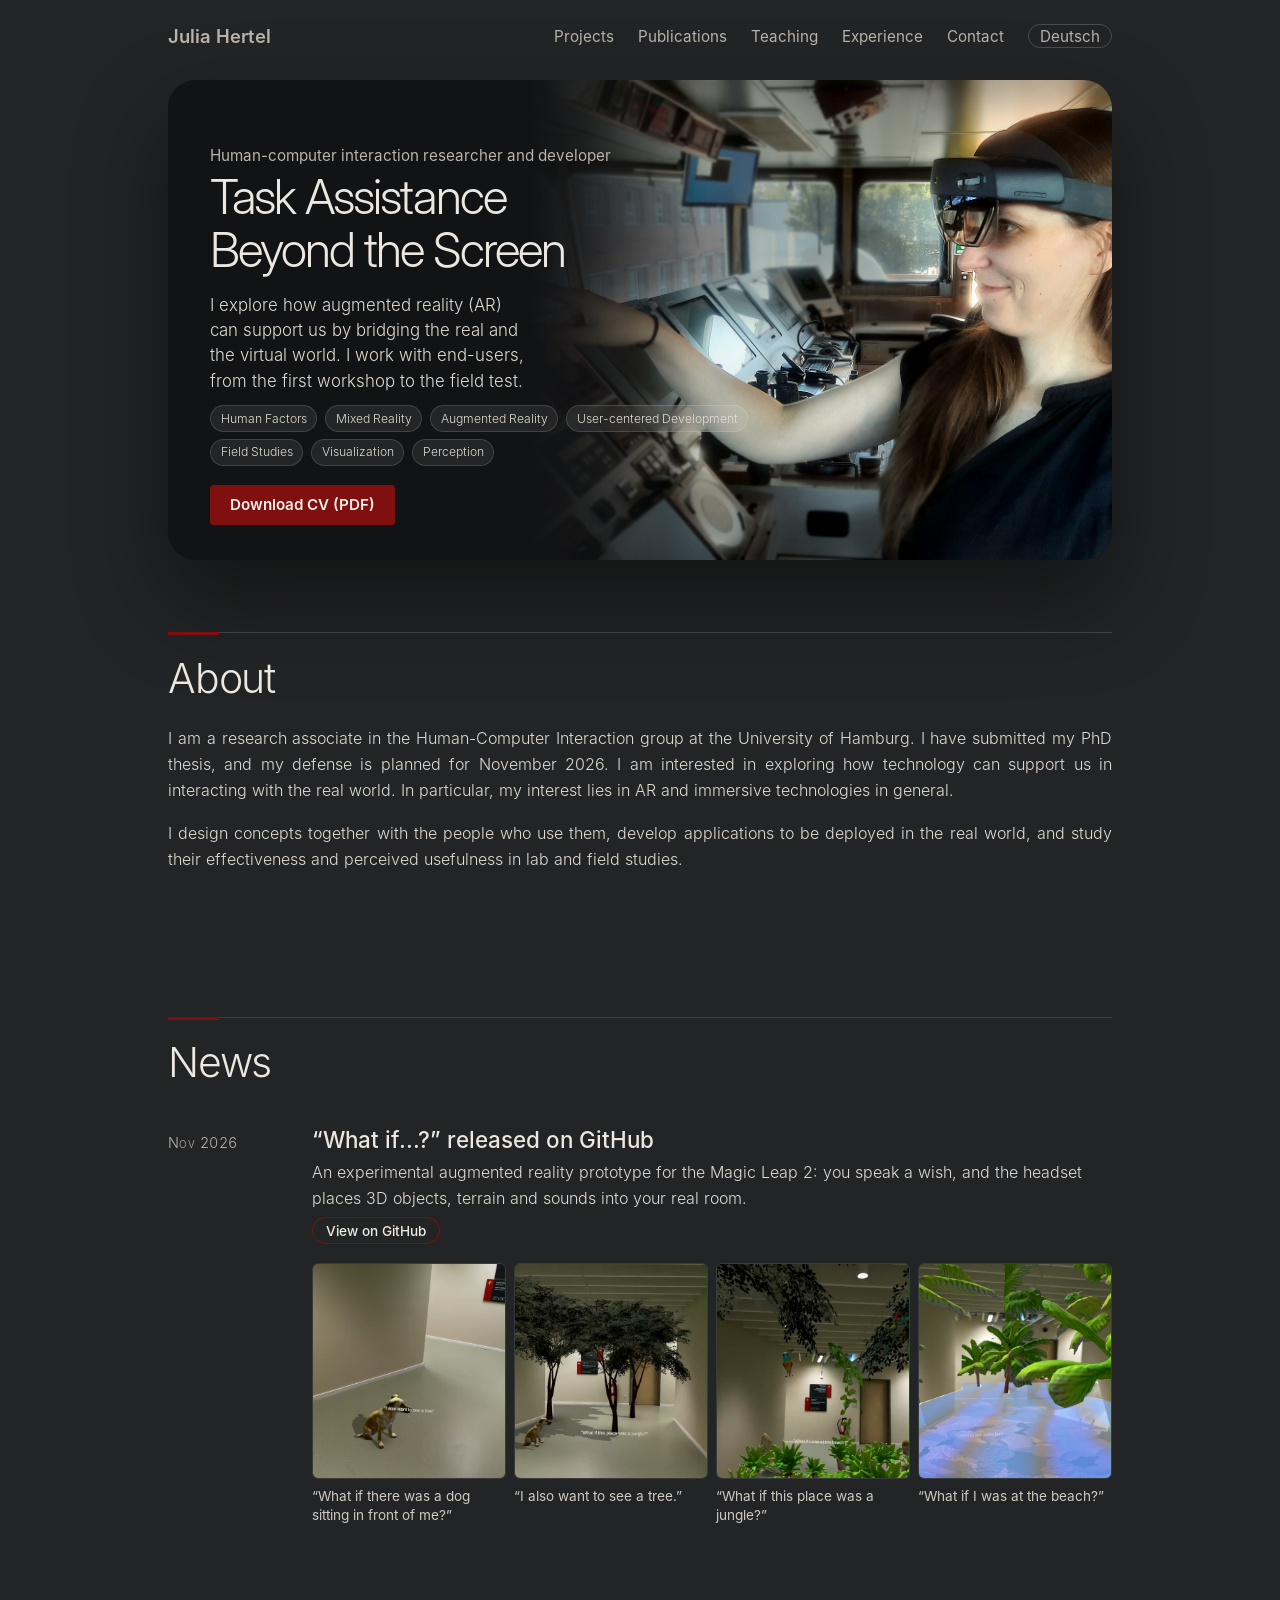
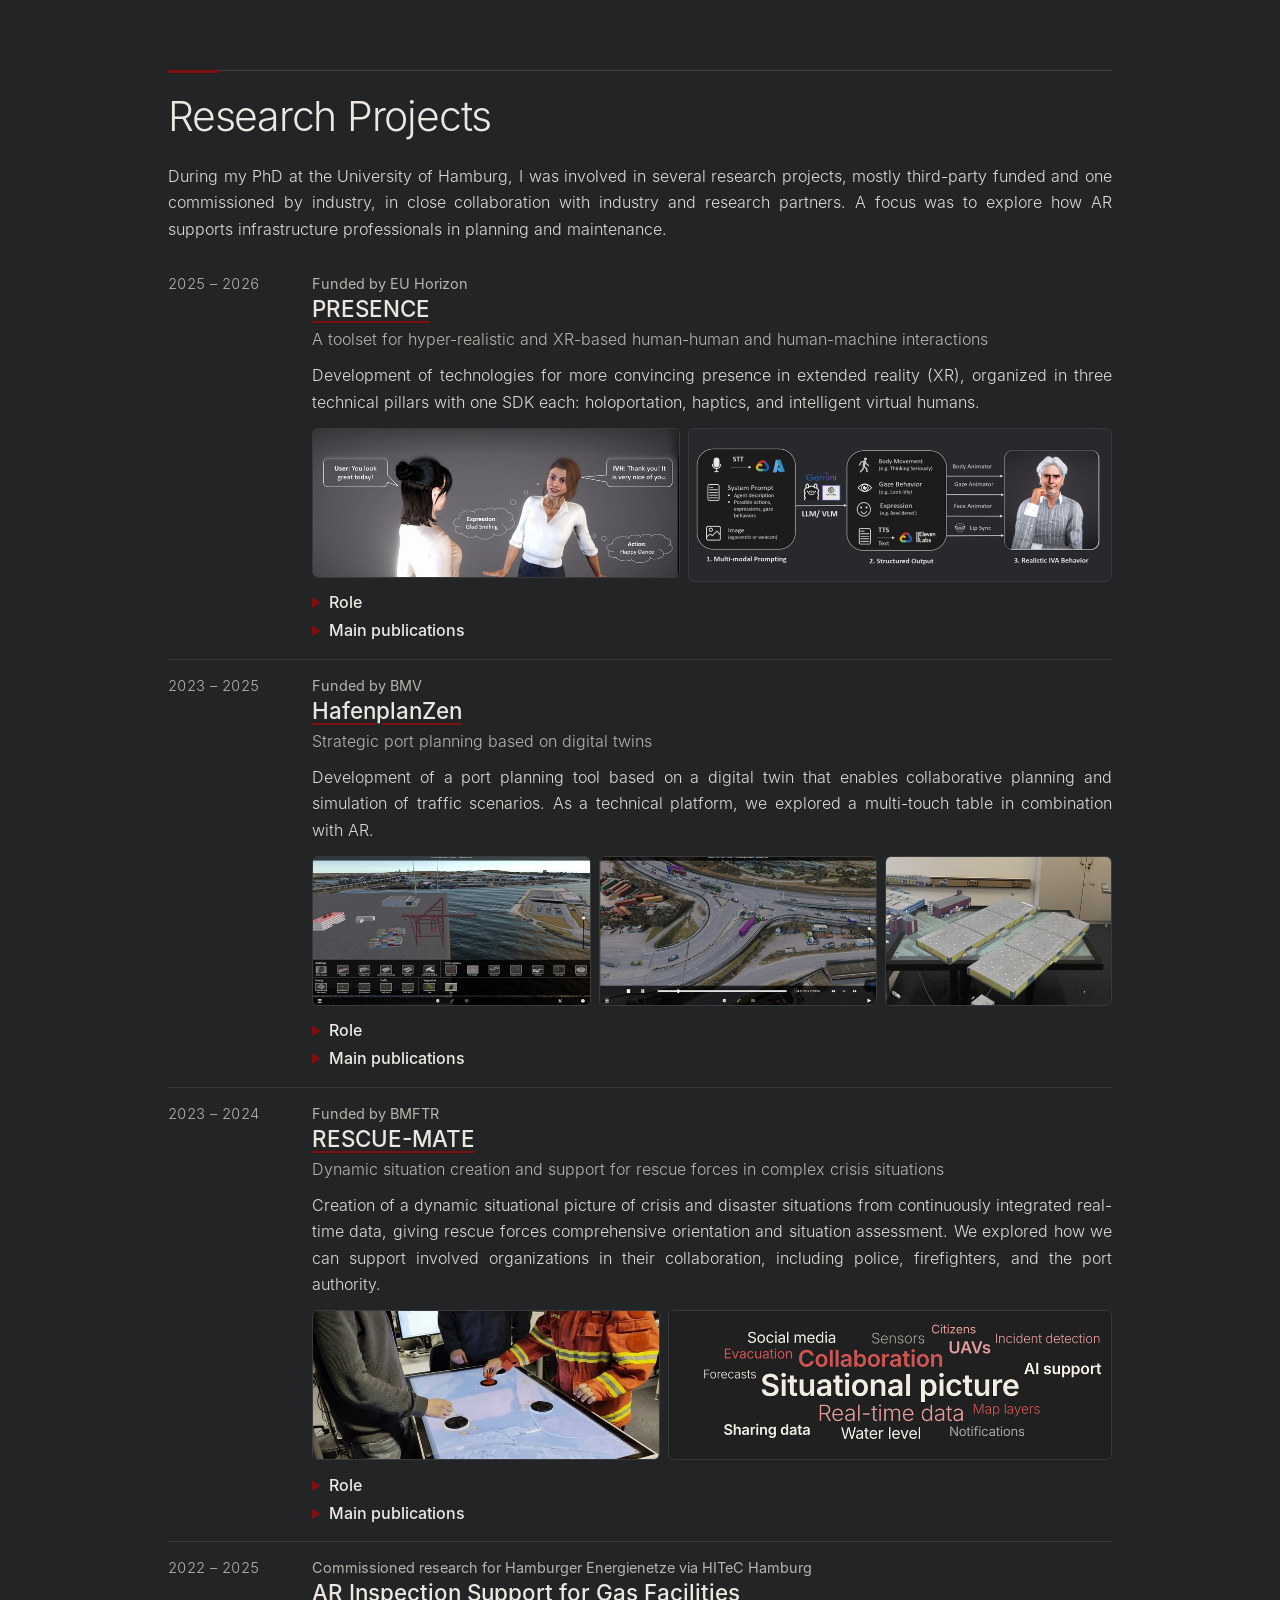
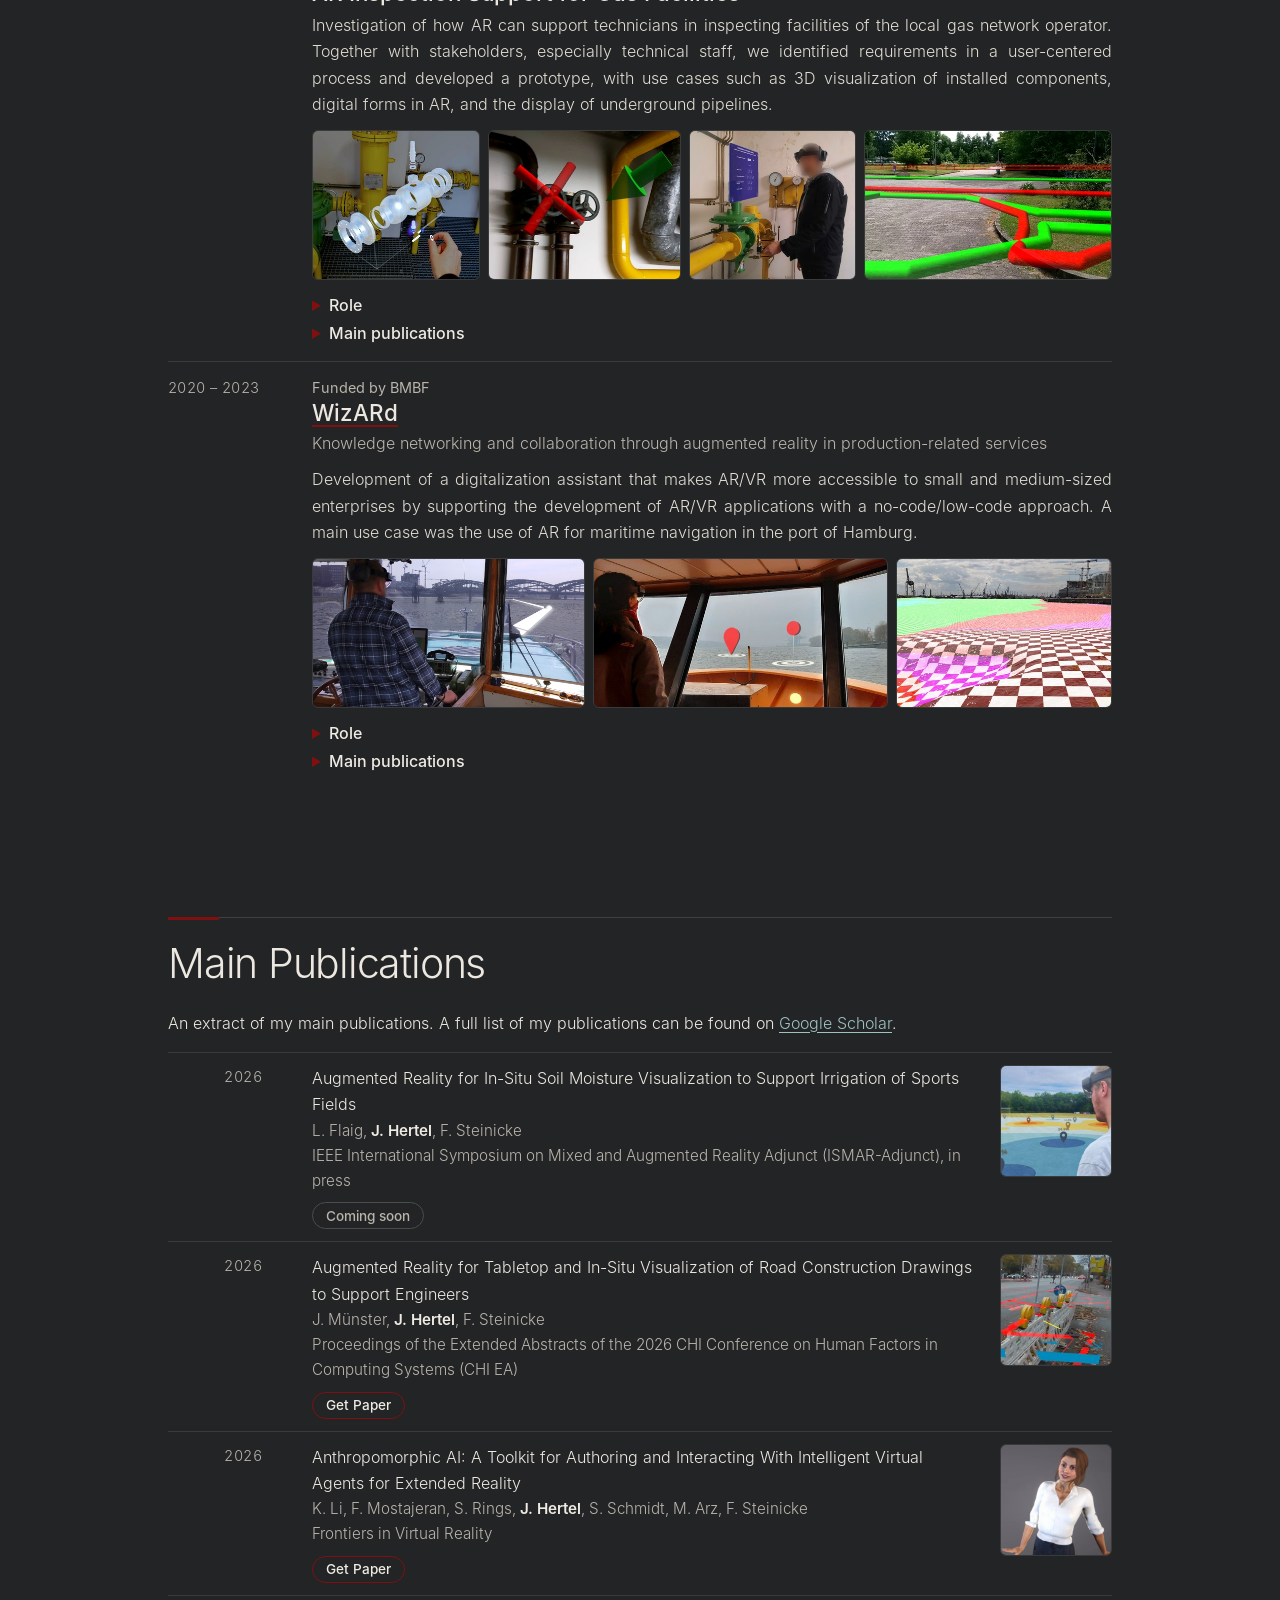
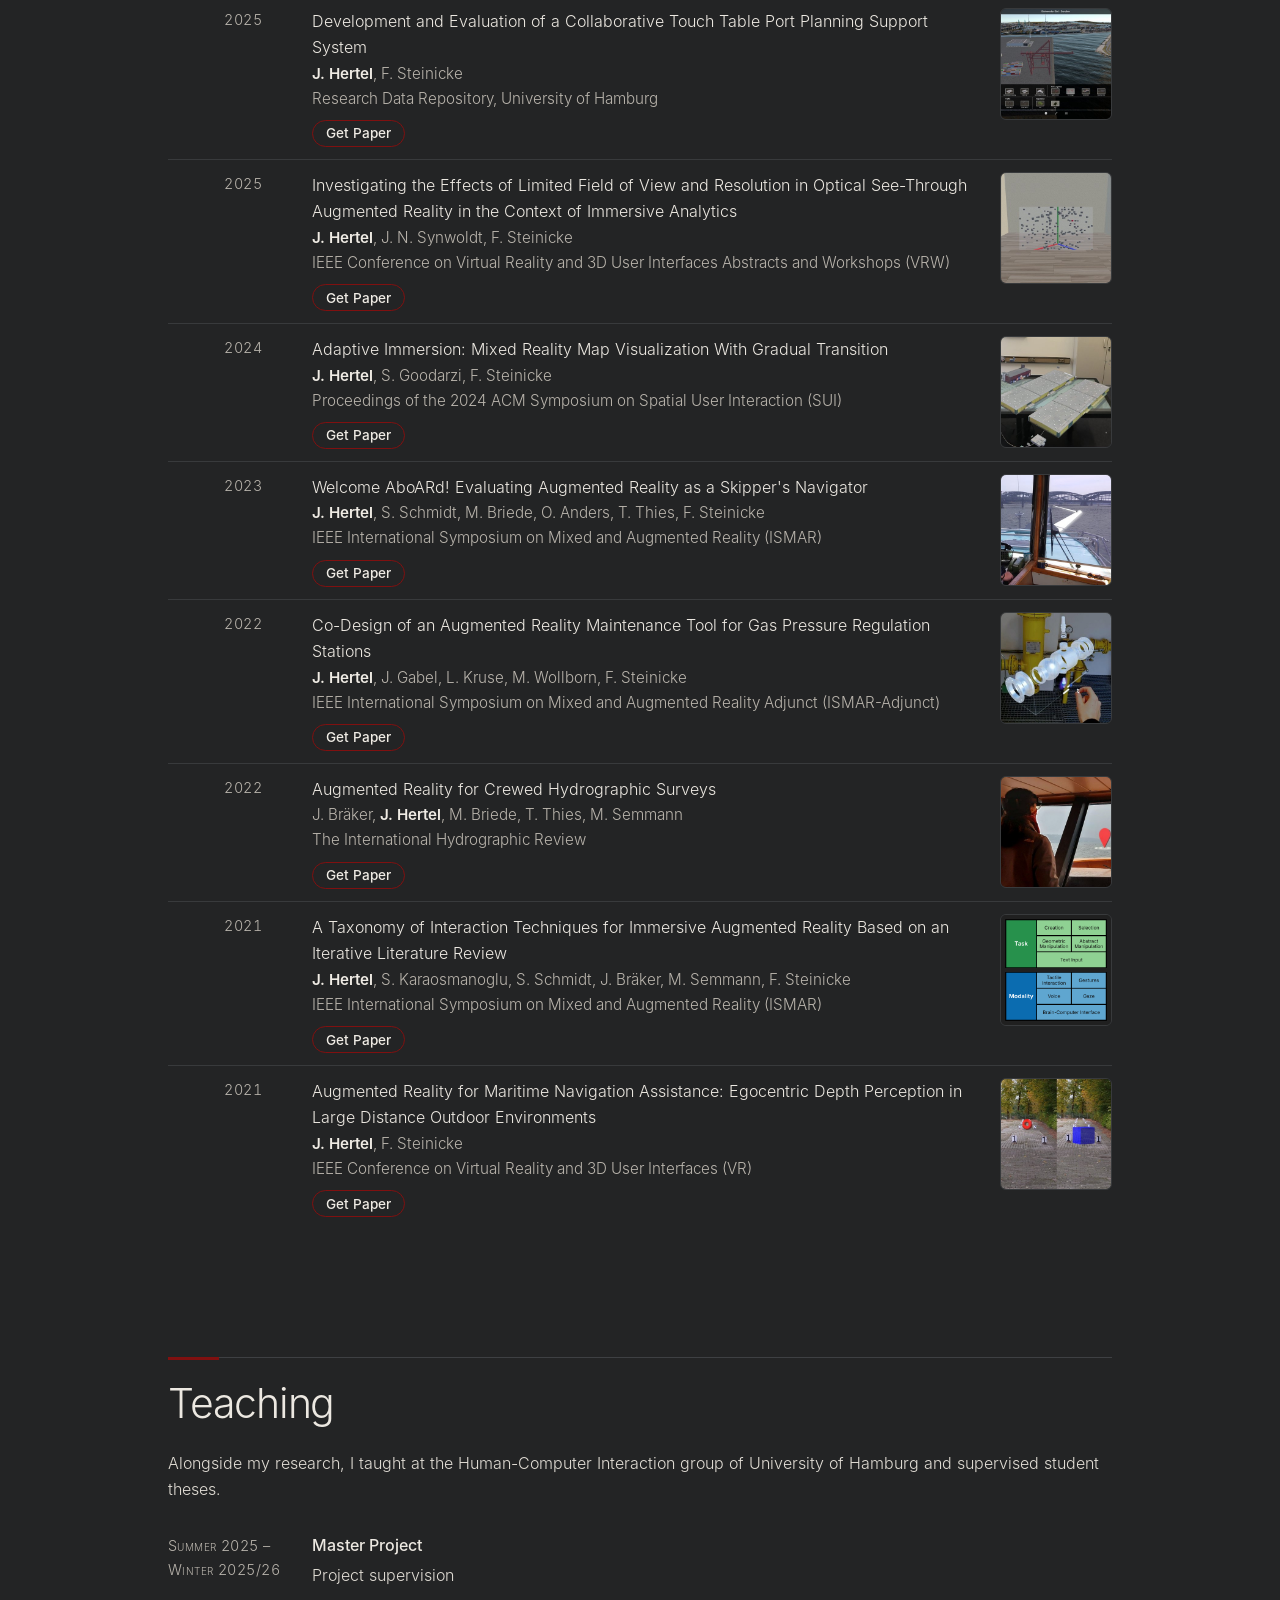
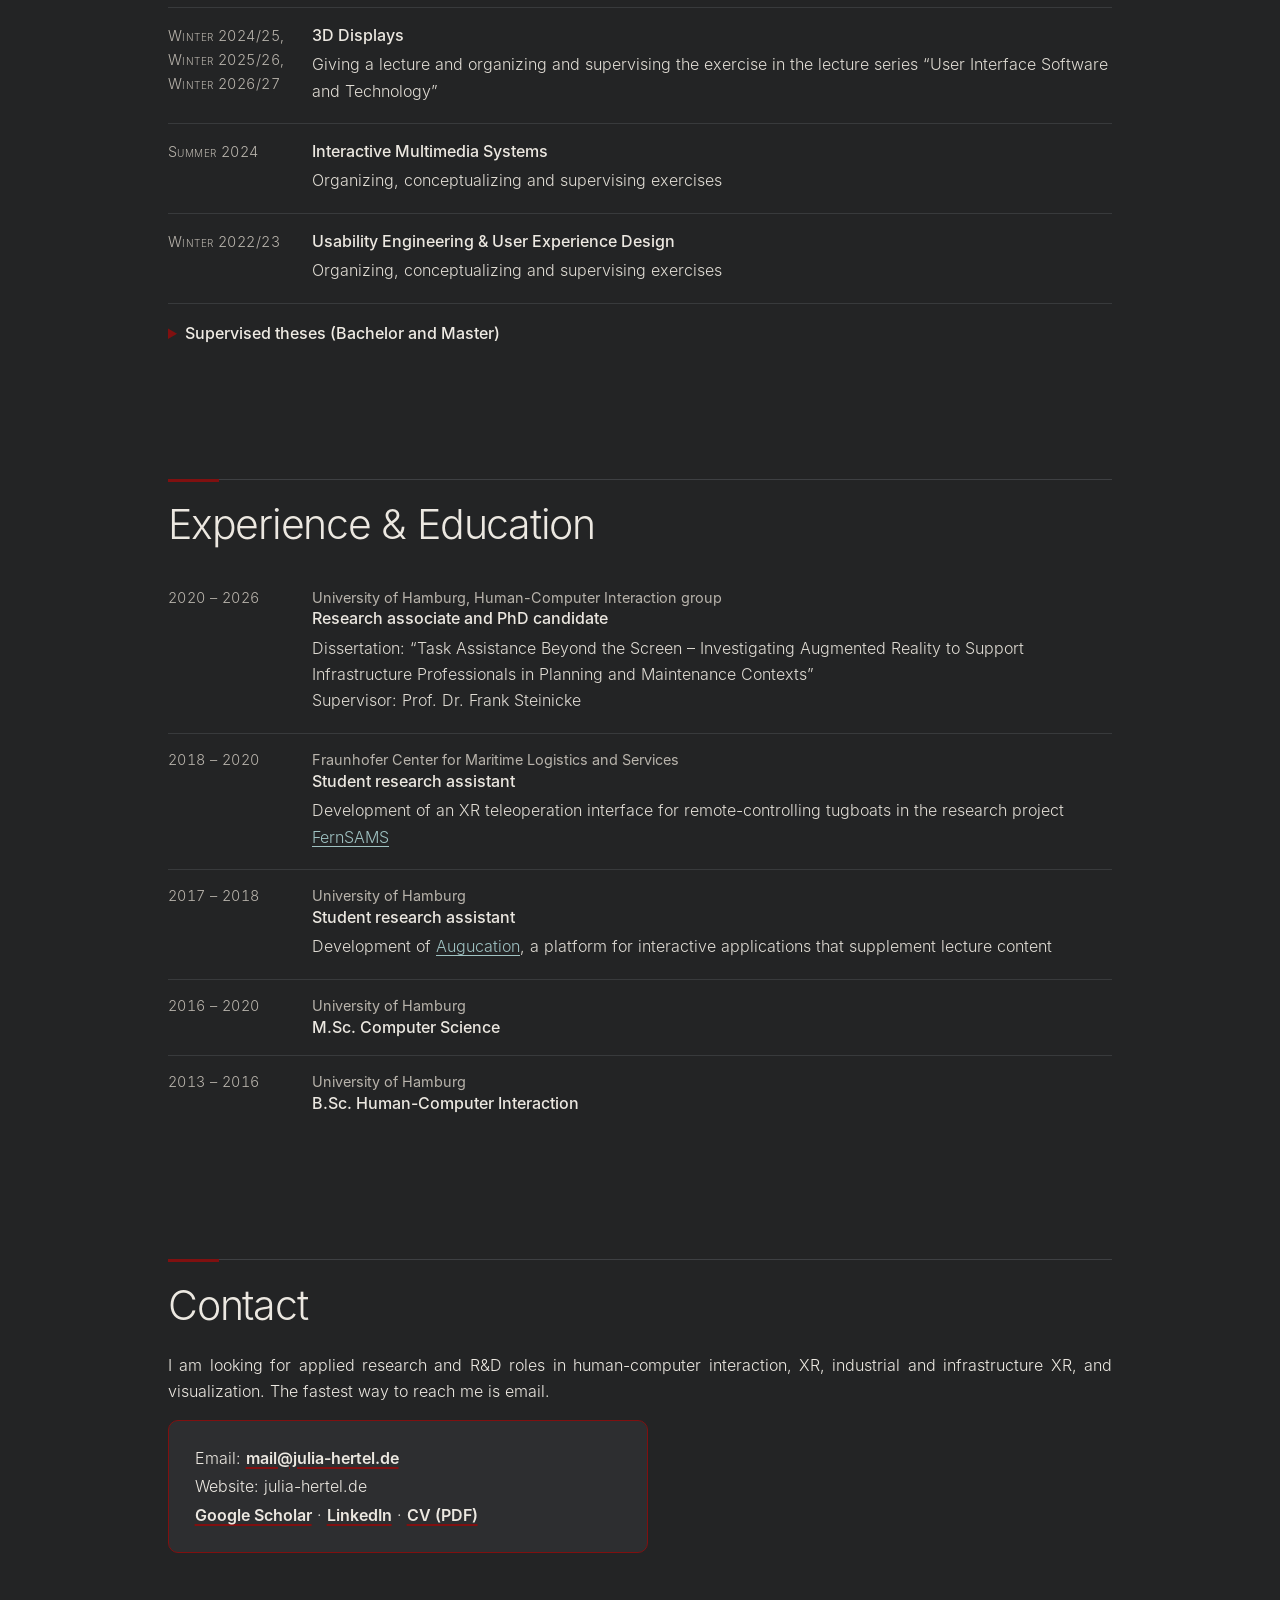
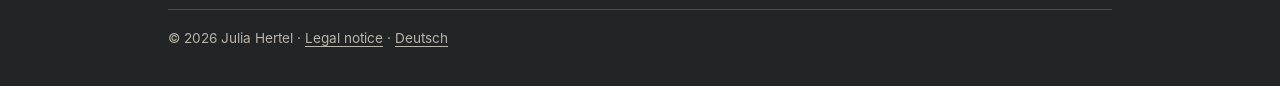
==== commit e6bfbccf: "Update content Co-Authored-By: Claude Sonnet 5.5 <noreply@anthropic.com> Claude-Session: https://cla" ====
--- a/index.html
+++ b/index.html
@@ -23,6 +23,7 @@
 <div class="cta"><a class="btn ghost" href="Julia-Hertel-CV.pdf" target="_blank" rel="noopener">Download CV (PDF)</a></div>
 <img class="photo hero-photo" src="assets/img/julia-hertel-ar-on-ship.jpg" alt="Julia Hertel testing an AR headset on the bridge of a ship" width="1500" height="1000"></div>
 <section id="about"><h2>About</h2><p class="intro">I am a research associate in the Human-Computer Interaction group at the University of Hamburg. I have submitted my PhD thesis, and my defense is planned for November 2026. I am interested in exploring how technology can support us in interacting with the real world. In particular, my interest lies in AR and immersive technologies in general.</p><p class="intro">I design concepts together with the people who use them, develop applications to be deployed in the real world, and study their effectiveness and perceived usefulness in lab and field studies.</p></section>
+<section id="news"><h2>News</h2><div class="ev"><div class="when">Nov 2026</div><div><h3><span lang="en">“What if...?”</span> released on GitHub</h3><p>An experimental augmented reality prototype for the Magic Leap 2: you speak a wish, and the headset places 3D objects, terrain and sounds into your real room.</p><p><a class="pbtn" href="https://github.com/uhhhci/WhatIf" target="_blank" rel="noopener">View on GitHub</a></p><div class="shots"><figure><img src="assets/img/web/whatif-dog.jpg" alt="A downloaded dog model sitting on the real floor with a soft shadow" width="540" height="600" loading="lazy"><figcaption>“What if there was a dog sitting in front of me?”</figcaption></figure><figure><img src="assets/img/web/whatif-trees.jpg" alt="Trees added to the corridor, casting shadows on the floor" width="540" height="600" loading="lazy"><figcaption>“I also want to see a tree.”</figcaption></figure><figure><img src="assets/img/web/whatif-jungle.jpg" alt="The corridor as a jungle with ferns, vines and a parrot" width="540" height="600" loading="lazy"><figcaption>“What if this place was a jungle?”</figcaption></figure><figure><img src="assets/img/web/whatif-beach.jpg" alt="The corridor as a beach with water and palm trees" width="540" height="600" loading="lazy"><figcaption>“What if I was at the beach?”</figcaption></figure></div></div></div></section>
 <section id="projects"><h2>Research Projects</h2><p class="intro">During my PhD at the University of Hamburg, I was involved in several research projects, mostly third-party funded and one commissioned by industry, in close collaboration with industry and research partners. A focus was to explore how AR supports infrastructure professionals in planning and maintenance.</p>
 <article class="ev proj"><div class="when">2025 – 2026</div><div><div class="org">Funded by EU Horizon</div><h3><a href="https://presence-xr.eu/" target="_blank" rel="noopener">PRESENCE</a></h3><p class="subt">A toolset for hyper-realistic and XR-based human-human and human-machine interactions</p><p>Development of technologies for more convincing presence in extended reality (XR), organized in three technical pillars with one SDK each: holoportation, haptics, and intelligent virtual humans.</p><div class="pimgs"><figure style="flex:2.403 1 0%"><img src="assets/img/web/proj-presence-1.jpg" alt="An intelligent virtual human reacts to a user with an expression and an action." loading="lazy" width="721" height="300"></figure><figure style="flex:2.770 1 0%"><a href="assets/img/web/proj-presence-architecture-full.png" target="_blank" rel="noopener"><img src="assets/img/web/proj-presence-2.png" alt="System architecture: multi-modal prompting, structured output and the resulting behavior of an intelligent virtual human." loading="lazy" width="831" height="300"></a></figure></div>
 <details class="role"><summary>Role</summary><ul><li>Co-leading the technical committee</li><li>Co-leading the technical pillar on intelligent virtual humans, developing an open-source Unity SDK</li><li>Conducting the user-centered evaluation of all technical pillars</li></ul></details>
--- a/assets/style.css
+++ b/assets/style.css
@@ -311,3 +311,11 @@
 .box{background:#2d2e30;color:#ece8e1;border:1px solid #801010;border-radius:10px;padding:1.3rem 1.6rem}
 .box a{color:#ece8e1;font-weight:600;text-decoration-color:#801010;text-decoration-thickness:2px;text-underline-offset:3px}
 .box a:hover{color:#fff}
+
+/* news gallery: same width as project image rows (text column) */
+.shots{margin:1.2rem 0 .2rem;display:grid;grid-template-columns:repeat(4,1fr);gap:.8rem 8px}
+.shots figure{margin:0;min-width:0}
+.shots img{display:block;width:100%;height:auto;aspect-ratio:9/10;object-fit:cover;border-radius:6px;border:1px solid #383a3c;background:#121315}
+.shots figcaption{font:400 .85rem/1.4 var(--sans);color:#cfcbc3;margin-top:.5rem}
+.shots .note{grid-column:1/-1;margin:.2rem 0 0;font:400 .85rem/1.4 var(--sans);color:var(--muted)}
+@media (max-width:760px){.shots{grid-template-columns:repeat(2,1fr);gap:.8rem 5px}}
